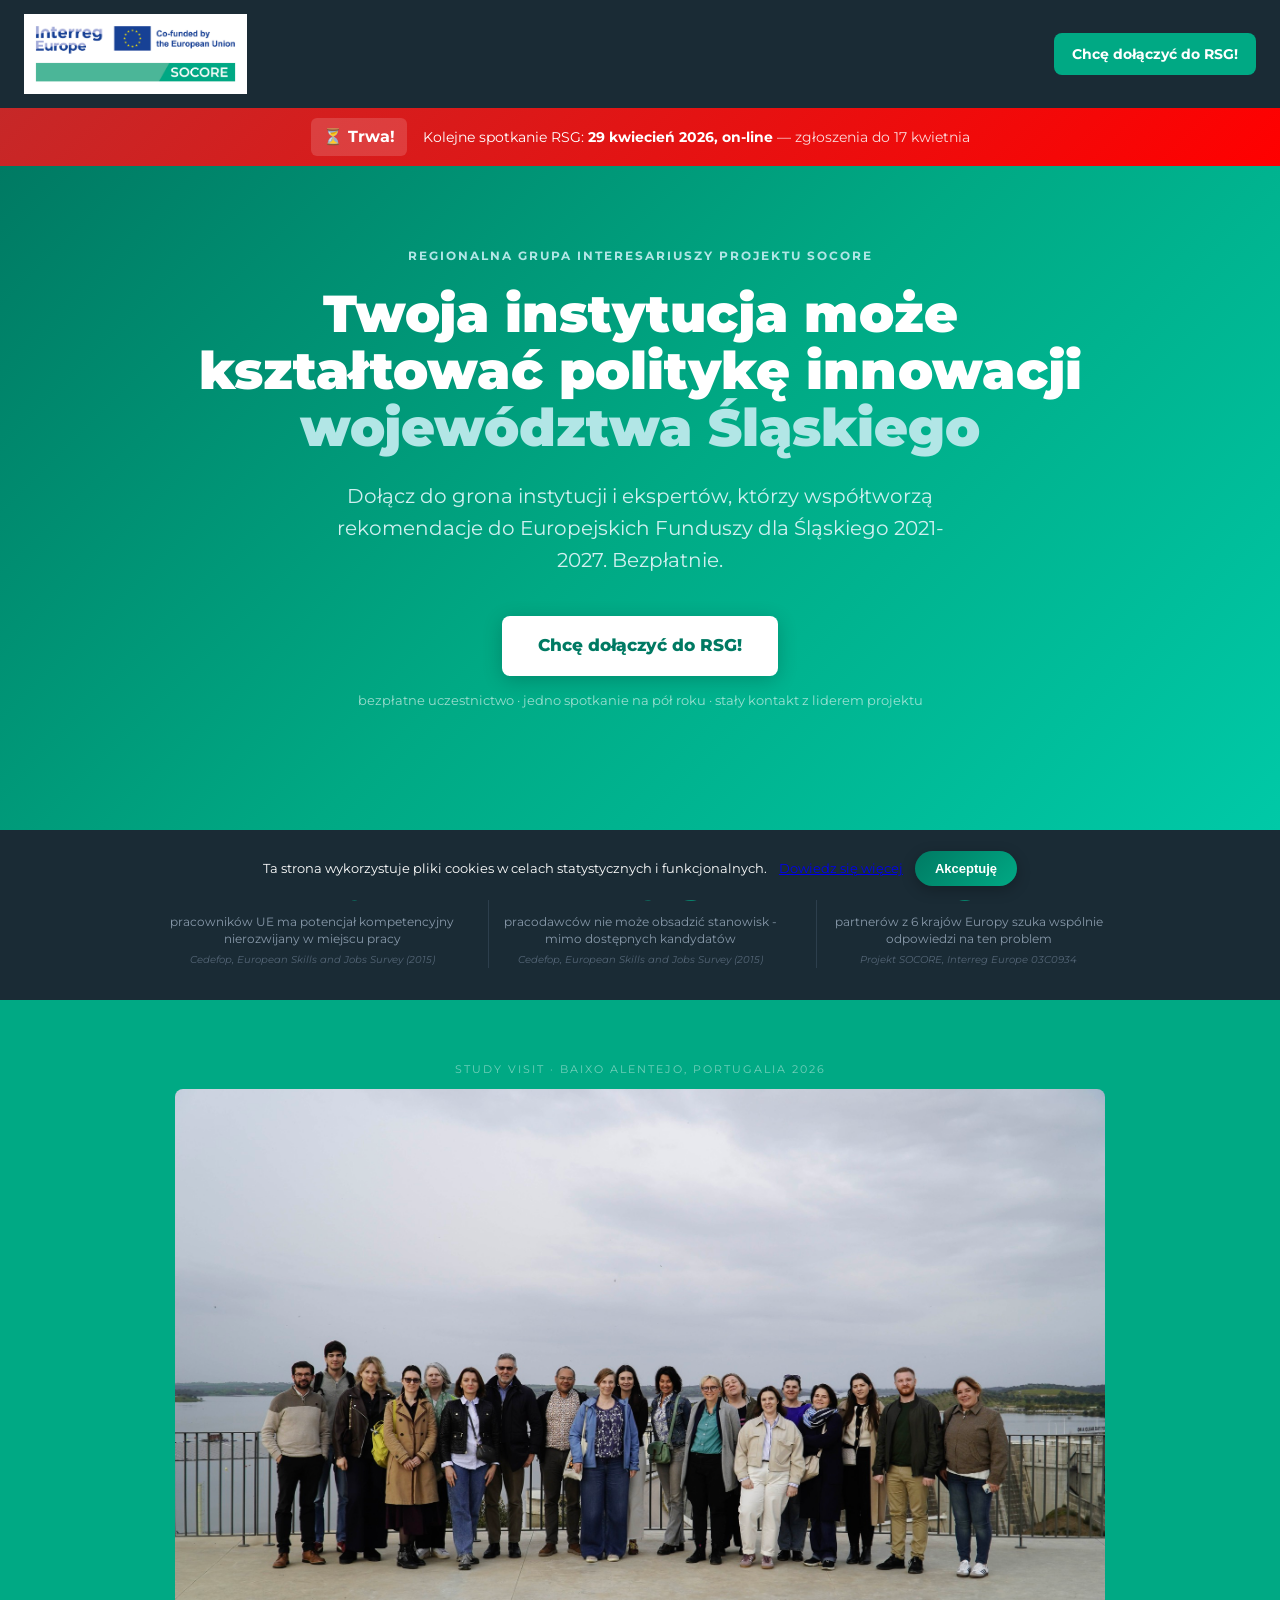
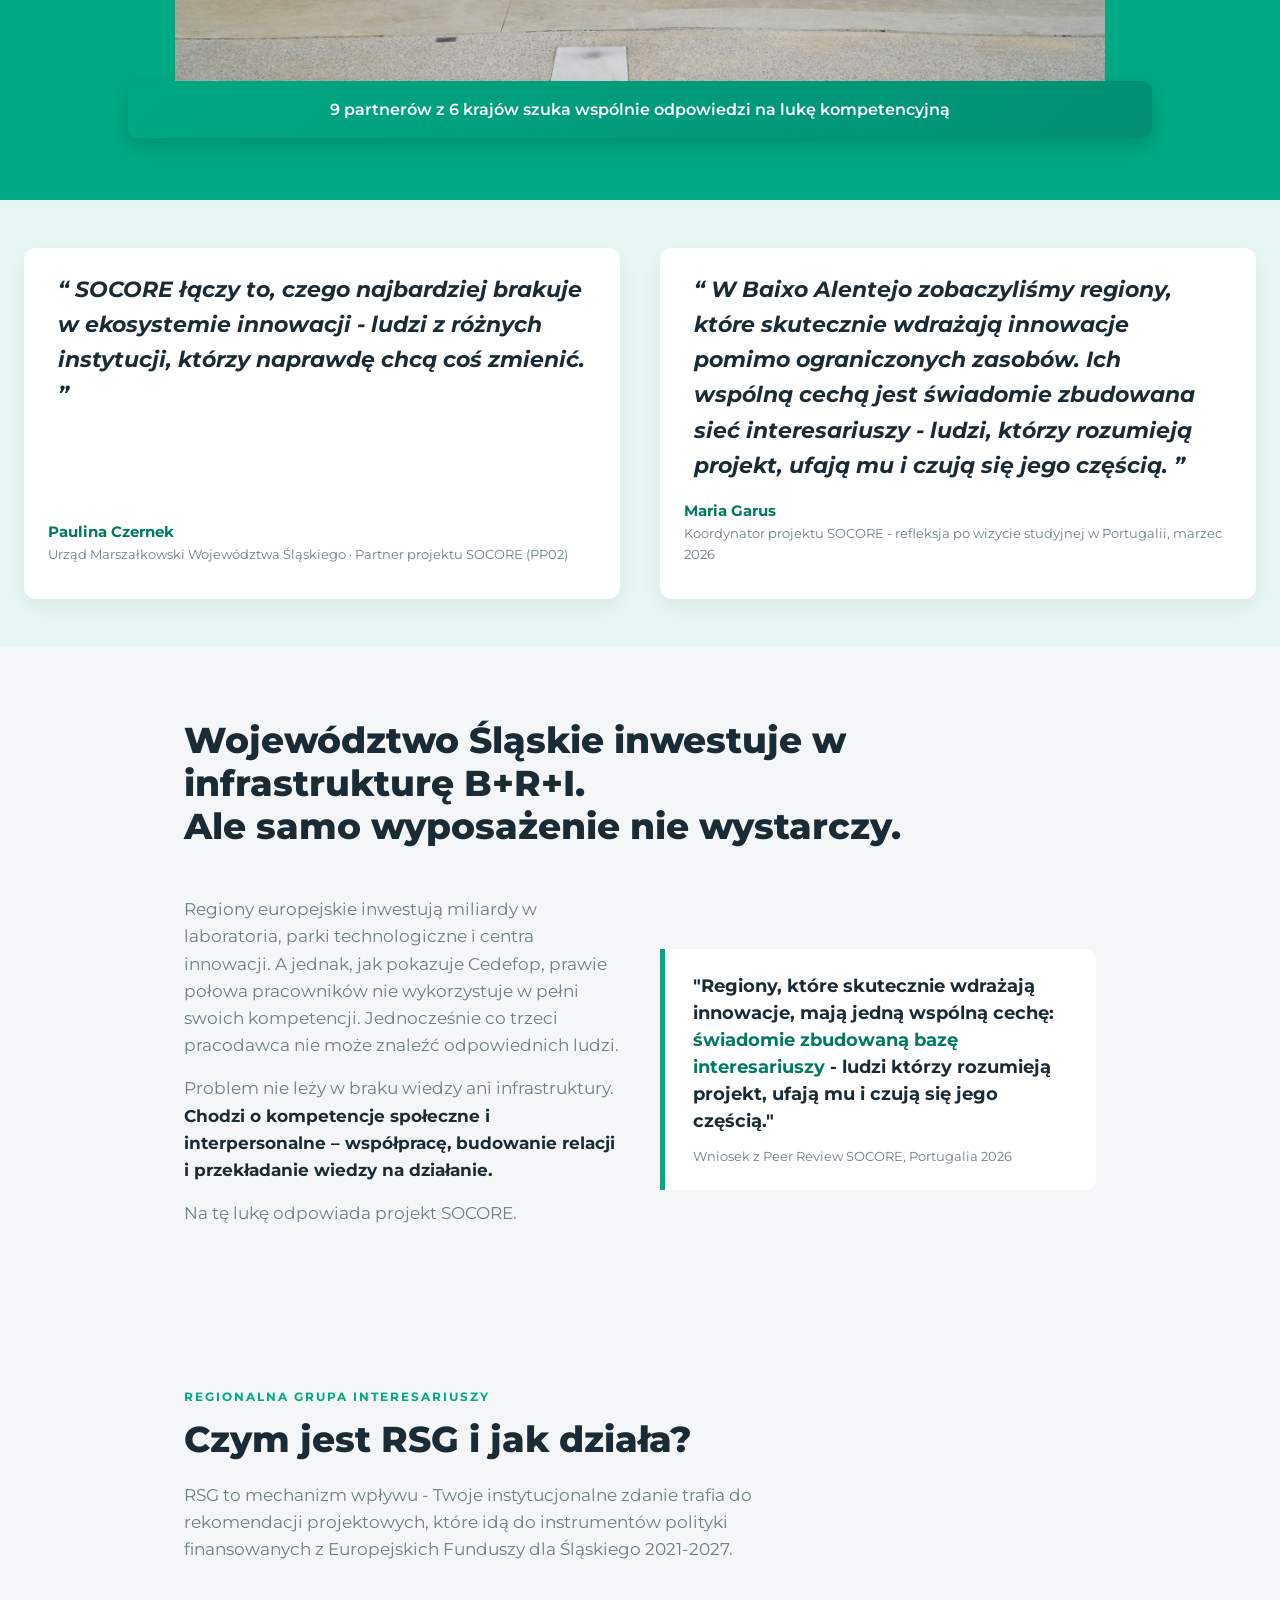
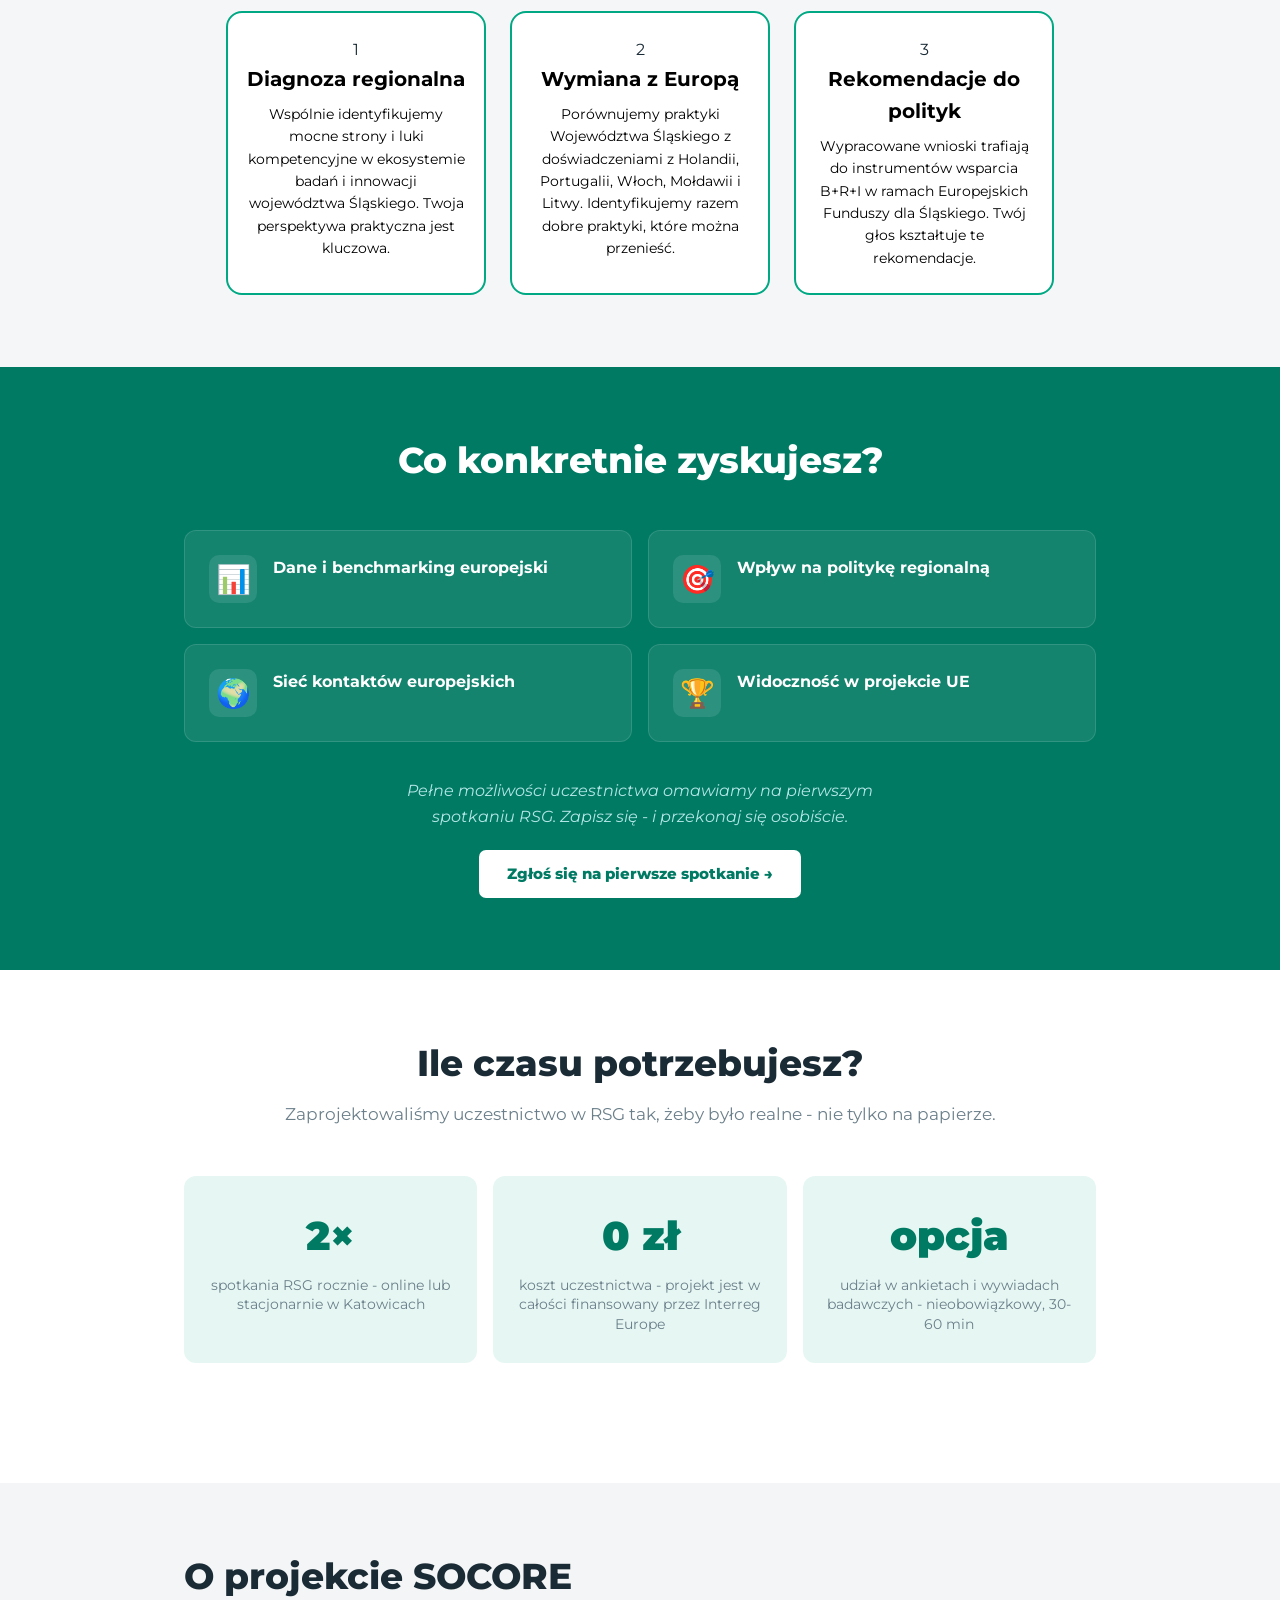
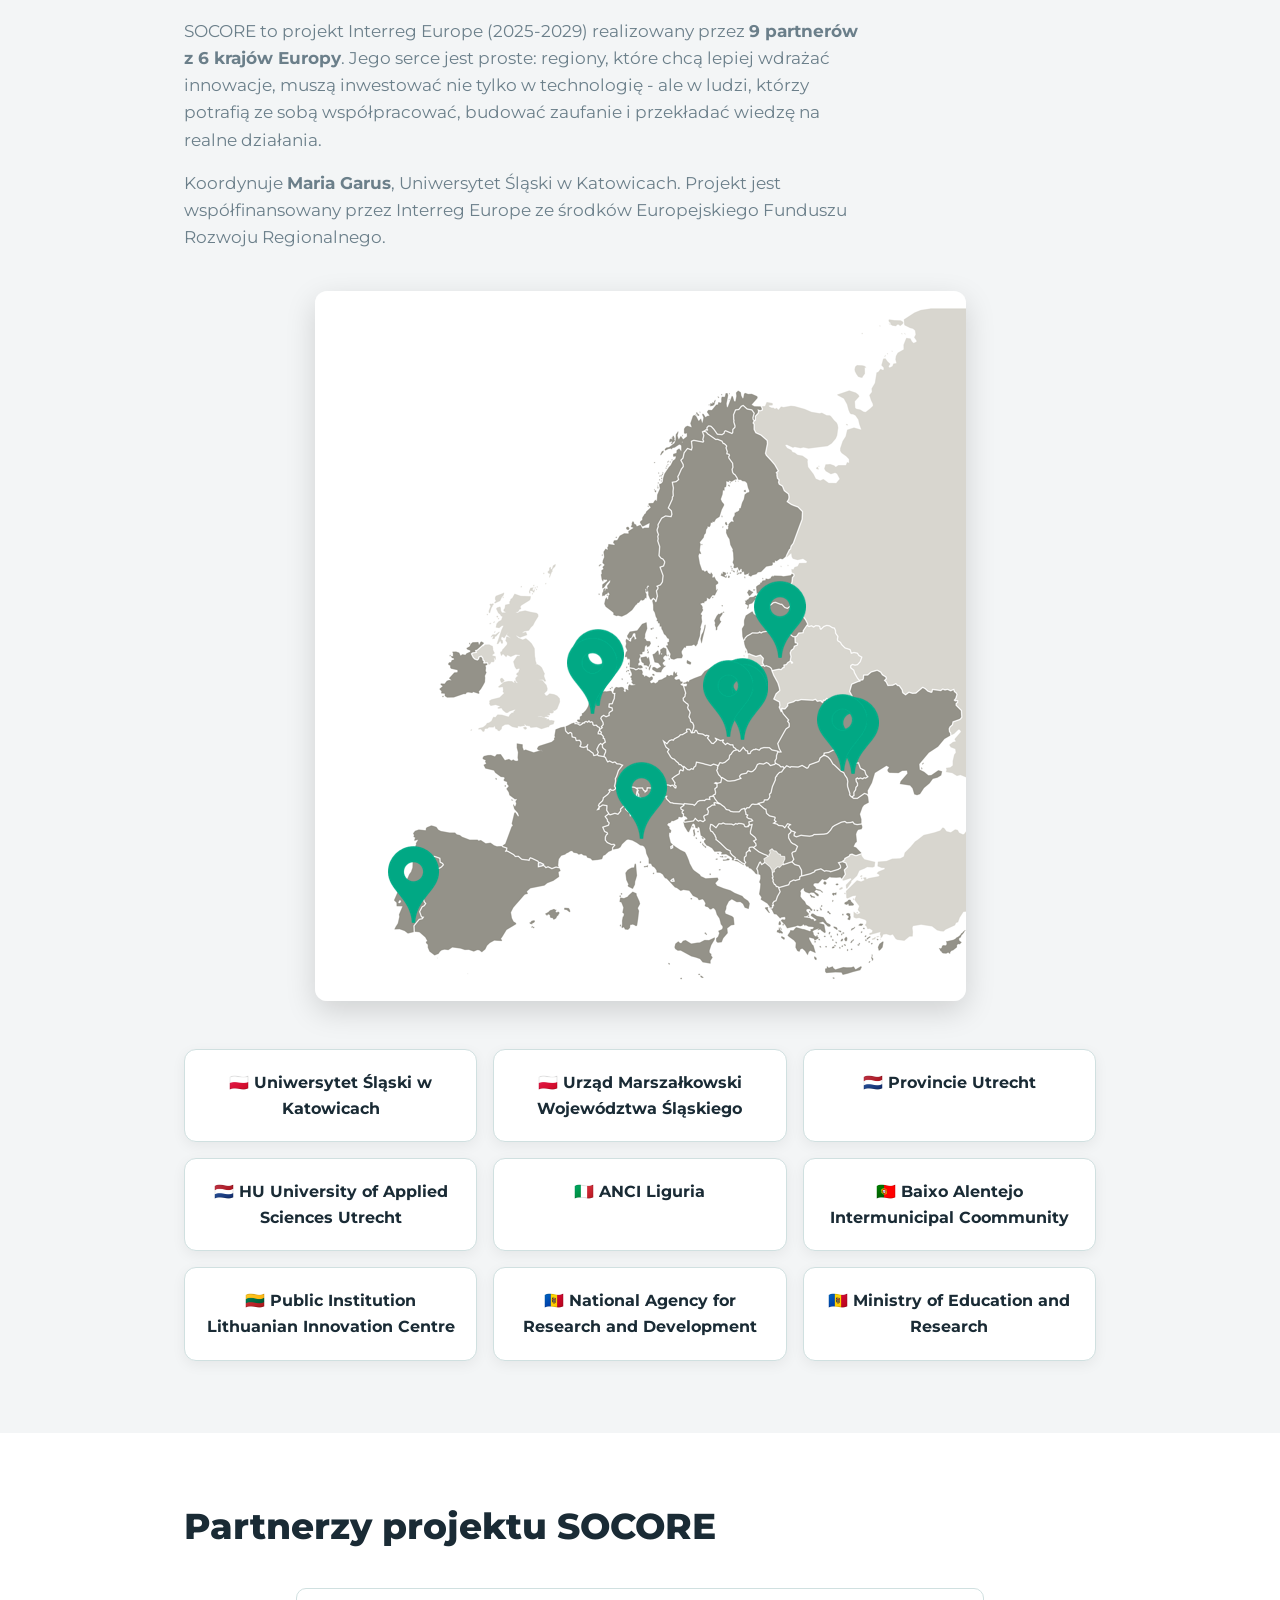
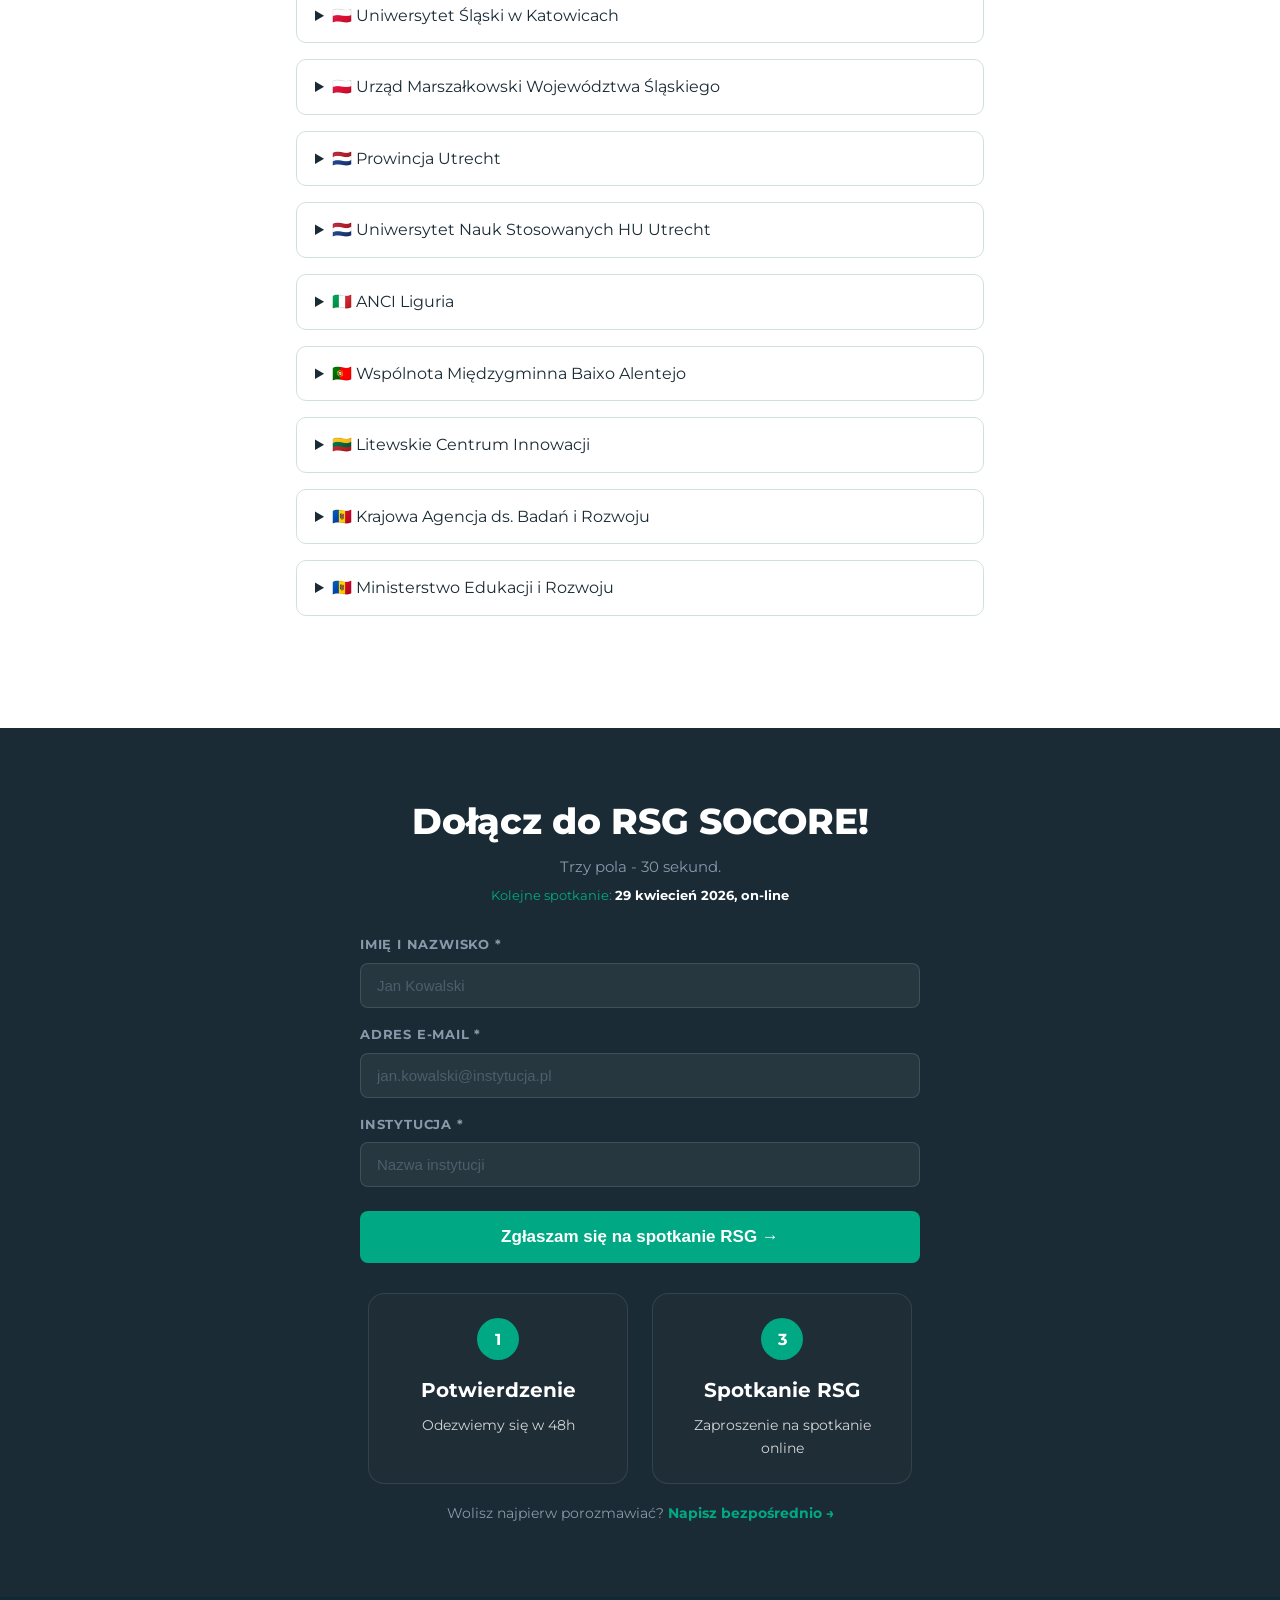
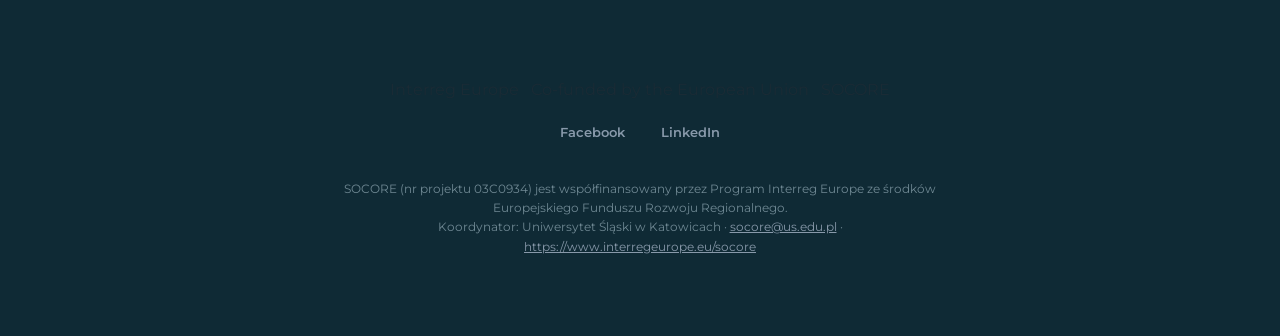
==== index.html @ 3493c913 "Update index.html" ====
<!DOCTYPE html>
<html lang="pl">
<head> 
<meta charset="UTF-8">
<meta name="viewport" content="width=device-width, initial-scale=1.0">
<title>Dołącz do RSG SOCORE - Regionalna Grupa Interesariuszy!</title>
<meta name="description" content="Regionalna Grupa Interesariuszy projektu SOCORE - bezpłatne uczestnictwo, realny wpływ na polityki innowacji województwa Śląskiego finansowane z Europejskich Funduszy dla Śląskiego 2021–2027.">

<!-- Open Graph (podgląd przy udostępnianiu w social media) -->
<meta property="og:title" content="Dołącz do RSG SOCORE!">
<meta property="og:description" content="Twój głos ma znaczenie dla polityk innowacji województwa Śląskiego. Dołącz do Regionalnej Grupy Interesariuszy - bezpłatnie.">
<meta property="og:type" content="website">
<meta property="og:image" content="https://socore-project.github.io/socore_study_visit.jpg">
<meta property="og:image:width" content="1200">
<meta property="og:image:height" content="630">
<link href="https://fonts.googleapis.com/css2?family=Montserrat:wght@400;600;700;800;900&display=swap" rel="stylesheet">
<style>
  /* ── RESET & BASE ── */
  *, *::before, *::after { box-sizing: border-box; margin: 0; padding: 0; }

  :root {
    --teal:       #00a984;
    --teal-dark:  #007a63;
    --teal-light: #E6F7F3;
    --dark:       #1A2B35;
    --gray:       #F4F6F7;
    --mid-gray:   #6B7F8A;
    --white:      #FFFFFF;
    --orange:     #CD5C5C;
    --green:      #00a984;
  }

  html { scroll-behavior: smooth; }

  body {
    font-family: 'Montserrat', Arial, Helvetica, sans-serif;
    color: var(--dark);
    background: var(--white);
    line-height: 1.6;
    font-size: 16px;
    margin: 0;
  }
body {
  margin: 0;
}
  /* ── TYPOGRAPHY ── */
  h1 { font-size: clamp(28px, 5vw, 52px); font-weight: 900; line-height: 1.1; }
  h2 { font-size: clamp(22px, 3.5vw, 36px); font-weight: 800; line-height: 1.2; }
  h3 { font-size: clamp(16px, 2vw, 20px); font-weight: 700; }
  p  { font-size: clamp(15px, 1.5vw, 17px); }

  /* ── LAYOUT ── */
  .container { max-width: 960px; margin: 0 auto; padding: 0 24px; }
  .section    { padding: 72px 0; }

  /* ── NAV ── */
  nav {
    background: var(--dark);
    padding: 14px 24px;
    display: flex;
    justify-content: space-between;
    align-items: center;
    position: sticky;
    top: 0;
    z-index: 100;
  }
  .nav-logo {
    display: flex;
    align-items: center;
    gap: 10px;
  }
  .nav-socore {
    background: var(--teal);
    color: white;
    font-weight: 800;
    font-size: 14px;
    padding: 4px 10px;
    border-radius: 4px;
    letter-spacing: 1px;
  }
  .nav-program {
    font-size: 11px;
    color: #8899AA;
  }
  .nav-cta {
    background: var(--teal);
    color: white;
    font-weight: 700;
    font-size: 13px;
    padding: 8px 18px;
    border-radius: 6px;
    text-decoration: none;
    transition: background .2s;
  }
  .nav-cta:hover { background: var(--teal-dark); }

  /* ── HERO ── */
  .hero {
    background: linear-gradient(135deg, #007a63 0%, #00a984 50%, #00c9a7 100%);    padding: 80px 24px 72px;
    text-align: center;
    color: white;
    padding: 80px 24px 120px;
  }
  .hero-eyebrow {
    font-size: 12px;
    font-weight: 700;
    text-transform: uppercase;
    letter-spacing: 2px;
    color: #B2E6E6;
    margin-bottom: 20px;
  }
  .hero h1 { color: white; margin-bottom: 24px; }
  .hero h1 span { color: #B2E6E6; }
  .hero-sub {
    font-size: clamp(16px, 2vw, 20px);
    color: #D0F0F0;
    max-width: 640px;
    margin: 0 auto 40px;
    line-height: 1.6;
  }
  .hero-cta {
    display: inline-block;
    background: white;
    color: var(--teal-dark);
    font-weight: 800;
    font-size: 17px;
    padding: 16px 36px;
    border-radius: 8px;
    text-decoration: none;
    transition: transform .2s, box-shadow .2s;
    box-shadow: 0 4px 20px rgba(0,0,0,.2);
  }
  .hero-cta:hover { transform: translateY(-2px); box-shadow: 0 8px 28px rgba(0,0,0,.25); }
  .hero-note {
    font-size: 13px;
    color: rgba(255,255,255,.6);
    margin-top: 14px;
  }

  /* ── STATS BAR ── */
  .stats-bar {
    background: var(--dark);
    padding: 32px 24px;
  }
  .stats-inner {
    max-width: 960px;
    margin: 0 auto;
    display: grid;
    grid-template-columns: repeat(3, 1fr);
    gap: 24px;
    text-align: center;
  }
  .stat-num {
    font-size: clamp(28px, 4vw, 44px);
    font-weight: 900;
    color: var(--teal);
    display: block;
    line-height: 1;
    margin-bottom: 8px;
  }
  .stat-label {
    font-size: 12px;
    color: #8899AA;
    line-height: 1.4;
  }
  .stat-source {
    font-size: 10px;
    color: #556677;
    margin-top: 4px;
    font-style: italic;
  }
  .stat-divider {
    border-left: 1px solid #2D3F4D;
  }
  /* ── URGENCY BAR ── */
.urgency-bar {
  background: linear-gradient(135deg, #c62828, #ff0000);
  padding: 10px 20px;
  color: white;
}

.urgency-content {
  max-width: 960px;
  margin: 0 auto;

  display: flex;
  align-items: center;
  justify-content: center;
  gap: 16px;

  flex-wrap: wrap;
  text-align: center;
}

.urgency-countdown {
  font-weight: 700;
  background: rgba(255,255,255,0.15);
  padding: 6px 12px;
  border-radius: 6px;
  white-space: nowrap;
}

.urgency-text {
  font-size: 14px;
}

.urgency-text span {
  opacity: 0.85;
  font-weight: 400;
}
  /* ── PHOTO STRIP ── */
  .photo-strip { width:100%; 
                height:800px; 
                background: linear-gradient(135deg,#00a984 100%,#E6F7F3 0%); 
                display:flex; 
                align-items:center; 
                justify-content:center;
                flex-direction:column; 
                gap:12px; 
                position:relative; 
                margin-top: 0 px;}
 .photo-cap {
position: relative;
  margin: -40px auto 0;

  background: linear-gradient(135deg, #00a984, #008f73);
  color: white;

  padding: 16px;
  border-radius: 10px;

  width: 80%;
  text-align: center;

  font-weight: 600;
  box-shadow: 0 8px 20px rgba(0,0,0,0.15);
}
 }
  /* ── NEXT STEPS ── */
  .next-steps { display:flex; gap:0; margin-top:32px; background:rgba(255,255,255,.06); border-radius:12px; overflow:hidden; border:1px solid rgba(255,255,255,.1); }
  .next-step { flex:1; padding:20px 14px; text-align:center; border-right:1px solid rgba(255,255,255,.08); }
  .next-step:last-child { border-right:none; }
  .next-step-num { width:32px;height:32px;background:var(--teal);color:white;border-radius:50%;display:flex;align-items:center;justify-content:center;font-weight:900;font-size:14px;margin:0 auto 10px; }
  .next-step h4 { color:white;font-size:13px;margin-bottom:5px; }
  .next-step p { color:#8899AA;font-size:12px;line-height:1.4; }
  /* ── ALT CTA ── */
  .alt-cta { text-align:center;margin-top:18px;font-size:14px;color:#8899AA; }
  .alt-cta a { color:var(--teal);font-weight:700;text-decoration:none; }
  .alt-cta a:hover { color:white; }
  /* ── PROBLEM SECTION ── */
  .problem { background: var(--gray); }
  .problem-grid {
    display: grid;
    grid-template-columns: 1fr 1fr;
    gap: 40px;
    align-items: center;
    margin-top: 48px;
  }
  .problem-text p { color: var(--mid-gray); margin-bottom: 16px; }
  .problem-text p strong { color: var(--dark); }
  .problem-highlight {
    background: white;
    border-left: 5px solid var(--teal);
    padding: 24px 28px;
    border-radius: 0 10px 10px 0;
    font-size: 18px;
    font-weight: 700;
    color: var(--dark);
    line-height: 1.5;
  }
  .problem-highlight span { color: var(--teal-dark); }

  /* ── WHAT IS RSG ── */
  .what-section { background: var(--gray); }
  .what-section .section-label {
    font-size: 12px;
    font-weight: 700;
    text-transform: uppercase;
    letter-spacing: 2px;
    color: var(--teal);
    margin-bottom: 12px;
  }
  .what-section h2 { margin-bottom: 20px; }
  .what-section > .container > p { color: var(--mid-gray); max-width: 640px; margin-bottom: 48px; }

.steps {
  display: flex;
  justify-content: center;
  gap: 24px;
  margin-top: 30px;
}

.step {
  flex: 1;
  max-width: 260px;

  background: white; /* 🔥 ważne */
  border: 2px solid #00a984; /* 🔥 zielona ramka */
  border-radius: 16px;

  padding: 24px 18px;
  text-align: center;

  transition: all 0.25s ease;
}
.step:hover {
  transform: translateY(-4px);
  box-shadow: 0 10px 25px rgba(0,0,0,0.12);
}
.step-number {
  width: 42px;
  height: 42px;
  border-radius: 50%;
  background: #00a984;
  color: black;

  display: flex;
  align-items: center;
  justify-content: center;

  margin: 0 auto 14px;
  font-weight: bold;
}
  .step h3 {
  color: black;
  margin-bottom: 8px;
}

.step p {
  color: black;
  font-size: 14px;
}

  /* ── BENEFITS ── */
  .benefits { background: var(--teal-dark); }
  .benefits h2 { color: white; text-align: center; margin-bottom: 48px; }
  .benefits-grid {
    display: grid;
    grid-template-columns: repeat(2, 1fr);
    gap: 16px;
  }
  .benefit-card {
    background: rgba(255,255,255,.08);
    border: 1px solid rgba(255,255,255,.12);
    border-radius: 12px;
    padding: 24px;
    display: flex;
    gap: 16px;
    align-items: flex-start;
  }
  .benefit-icon {
    font-size: 28px;
    flex-shrink: 0;
    width: 48px;
    height: 48px;
    background: rgba(255,255,255,.1);
    border-radius: 10px;
    display: flex;
    align-items: center;
    justify-content: center;
  }
  .benefit-text h3 { color: white; margin-bottom: 6px; font-size: 16px; }
  .benefit-text p  { color: #B2E6E6; font-size: 14px; line-height: 1.5; }

  /* ── COMMITMENT ── */
  .commitment { background: white; text-align: center; }
  .commitment h2 { margin-bottom: 16px; }
  .commitment > .container > p { color: var(--mid-gray); margin-bottom: 48px; }
  .commit-row {
    display: grid;
    grid-template-columns: repeat(3, 1fr);
    gap: 16px;
    margin-bottom: 48px;
  }
  .commit-item {
    background: var(--teal-light);
    border-radius: 12px;
    padding: 28px 20px;
    text-align: center;
  }
  .commit-num {
    font-size: clamp(28px, 4vw, 40px);
    font-weight: 900;
    color: var(--teal-dark);
    display: block;
    margin-bottom: 8px;
  }
  .commit-label { font-size: 14px; color: var(--mid-gray); line-height: 1.4; }

  /* ── ABOUT PROJECT ── */
  .about {  background: #f3f5f6; }
  .about h2 { margin-bottom: 20px; }
  .about p  { color: var(--mid-gray); margin-bottom: 16px; max-width: 680px; }
  .partners-row {
  display: flex;
  flex-wrap: wrap;
  gap: 12px;
  justify-content: center; /* 🔥 wygląda lepiej */
}
 .partner-pill {
  background: white;
  border: 1px solid #D0E0E0;
  border-radius: 999px; /* 🔥 pill shape */
  padding: 10px 16px;
  font-size: 14px;
  font-weight: 600;
  color: var(--dark);

  display: inline-flex;
  align-items: center;
  gap: 8px;

  transition: all 0.25s ease;
  cursor: default;

  box-shadow: 0 2px 8px rgba(0,0,0,0.05);
}
.partner-pill:hover {
  transform: translateY(-3px);
  background: var(--teal-light);
  border-color: var(--teal);
  box-shadow: 0 8px 20px rgba(0,0,0,0.12);
}

  /* ── FORM SECTION ── */
  .form-section { background: var(--dark); padding: 72px 24px; }
  .form-inner {
    max-width: 560px;
    margin: 0 auto;
    text-align: center;
  }
  .form-inner h2 { color: white; margin-bottom: 12px; }
  .form-inner > p { color: #8899AA; margin-bottom: 36px; font-size: 15px; }

  form { text-align: left; }
  .field { margin-bottom: 16px; }
  label {
    display: block;
    font-size: 13px;
    font-weight: 700;
    color: #8899AA;
    text-transform: uppercase;
    letter-spacing: .8px;
    margin-bottom: 8px;
  }
  input, select, textarea {
    width: 100%;
    background: rgba(255,255,255,.06);
    border: 1.5px solid rgba(255,255,255,.12);
    border-radius: 8px;
    padding: 13px 16px;
    font-size: 15px;
    color: white;
    font-family: Arial, sans-serif;
    transition: border-color .2s;
    outline: none;
  }
  input::placeholder, textarea::placeholder { color: #4A5F6A; }
  input:focus, select:focus, textarea:focus { border-color: var(--teal); }
  select option { background: var(--dark); color: white; }
  textarea { resize: vertical; min-height: 80px; }

  .submit-btn {
    width: 100%;
    background: var(--teal);
    color: white;
    font-weight: 800;
    font-size: 17px;
    padding: 16px;
    border: none;
    border-radius: 8px;
    cursor: pointer;
    margin-top: 8px;
    transition: background .2s, transform .15s;
    font-family: Arial, sans-serif;
  }
  .submit-btn:hover { background: var(--teal-dark); transform: translateY(-1px); }

  .form-legal {
    font-size: 11px;
    color: #4A5F6A;
    text-align: center;
    margin-top: 16px;
    line-height: 1.5;
  }

  /* ── SUCCESS STATE ── */
  .success-box {
    display: none;
    background: rgba(26,173,173,.15);
    border: 1.5px solid var(--teal);
    border-radius: 12px;
    padding: 32px;
    text-align: center;
  }
  .success-box .checkmark { font-size: 48px; margin-bottom: 16px; }
  .success-box h3 { color: white; margin-bottom: 8px; }
  .success-box p  { color: #8899AA; font-size: 14px; }

  /* ── FOOTER ── */
 footer {
  background: #0f2a35;
  padding: 40px 20px;
  text-align: center;
}

/* wrapper */
.footer-inner {
  max-width: 900px;
  margin: 0 auto;

  display: flex;
  flex-direction: column;
  align-items: center;
  gap: 20px;
}

/* LOGOS */
.footer-logos {
  display: flex;
  gap: 12px;
  flex-wrap: wrap;
  justify-content: center;
  align-items: center;
}
  .footer-logos img {
  height: 28px;
  background: #132f3a;
  padding: 6px 10px;
  border-radius: 6px;
}

.footer-logos img {
  height: 28px;
  object-fit: contain;
  opacity: 0.9;
}

.footer-logos img:hover {
  opacity: 1;
}

/* SOCIAL */
.footer-social {
  display: flex;
  gap: 20px;
}

.footer-social a {
  color: #8899AA;
  text-decoration: none;
  font-size: 14px;
  font-weight: 600;
}

.footer-social a:hover {
  color: var(--teal);
}

/* TEXT */
.footer-text {
  font-size: 12px;
  color: #6f8893;
  line-height: 1.6;
  max-width: 600px;
}

  /* ── RESPONSIVE ── */
  @media (max-width: 700px) {
    .problem-grid    { grid-template-columns: 1fr; }
    .steps           { grid-template-columns: 1fr; }
    .benefits-grid   { grid-template-columns: 1fr; }
    .commit-row      { grid-template-columns: 1fr; }
    .stats-inner     { grid-template-columns: 1fr; gap: 28px; }
    .stat-divider    { border-left: none; border-top: 1px solid #2D3F4D; padding-top: 28px; }
  }
    .logo-img {
  max-height: 80px;
  width: auto;
  height: auto;
  display: block;
}
    img[src="brand.jpg"] {
  max-height: 620px;
  width: auto;
  display: block;
  margin: 0 auto;
}
  .footer-social {
  margin-bottom: 16px;
}

.footer-social a {
  color: #8899AA;
  text-decoration: none;
  margin: 0 10px;
  font-size: 13px;
  font-weight: 600;
}

.footer-social a:hover {
  color: var(--teal);
}
  .footer-logos {
  display: flex;
  justify-content: center;
  align-items: center;
  gap: 12px;
  flex-wrap: wrap;
}
  .footer-logos > div {
  flex: 0 0 auto;
  width: auto;
  white-space: nowrap;
}
.f-interreg,
.f-eu,
.f-socore {
  display: inline-block;
}
  .footer-logos {
  max-width: 600px;
  margin: 0 auto;
}
.cookie-banner button {
  background: linear-gradient(135deg, #007a63, #00a984);
  color: white;
  border: none;
  padding: 10px 20px;
  border-radius: 999px; /* 🔥 pill shape */
  font-weight: 700;
  font-size: 13px;
  cursor: pointer;
  transition: all 0.25s ease;
  white-space: nowrap;

  box-shadow: 0 4px 14px rgba(0,0,0,0.25);
}
  .cookie-banner button:hover {
  transform: translateY(-2px) scale(1.03);
  box-shadow: 0 8px 22px rgba(0,0,0,0.35);
}
  .cookie-banner button:active {
  transform: translateY(0) scale(0.98);
  box-shadow: 0 2px 8px rgba(0,0,0,0.2);
}
  .partners-map {
  text-align: center;
  margin: 40px 0;
}

.partners-map img {
  max-width: 100%;
  height: auto;
  border-radius: 12px;
  box-shadow: 0 10px 30px rgba(0,0,0,0.15);
}
  .cookie-banner {
  position: fixed;
  bottom: 0;
  left: 0;
  width: 100%;

  background: #1A2B35;
  color: white;
  padding: 14px 20px;

  display: flex;
  flex-wrap: wrap;
  justify-content: center;
  align-items: center;
  gap: 12px;

  text-align: center;
  z-index: 999;
  font-size: 13px;
}
  #countdown {
  font-weight: 700;
  background: rgba(255,255,255,0.15);
  padding: 6px 12px;
  border-radius: 6px;
  white-space: nowrap;
}
  .partners-grid {
  display: grid;
  grid-template-columns: repeat(3, 1fr);
  gap: 16px;
  margin-top: 20px;
}

.partner-card {
  background: white;
  border-radius: 12px;
  padding: 20px;
  text-align: center;
  font-weight: 700;
  cursor: pointer;

  border: 1px solid #D0E0E0;
  transition: all 0.25s ease;

  box-shadow: 0 4px 14px rgba(0,0,0,0.06);
}
.partner-info {
  margin-top: 30px;
  padding: 20px;
  border-radius: 12px;
  background: white;
  border: 1px solid #D0E0E0;
  display: none;
}
.partner-card:hover {
  transform: translateY(-4px);
  background: var(--teal-light);
  border-color: var(--teal);
  box-shadow: 0 10px 25px rgba(0,0,0,0.12);
}
  .partner-detail {
  margin-top: 40px;
  padding: 24px;
  background: var(--gray);
  border-radius: 10px;
  border-left: 4px solid var(--teal);
}
  .footer-social {
  display: flex;
  gap: 16px;
  justify-content: center;
}
  .partner-card {
  text-decoration: none;   /* 🔥 usuwa podkreślenie */
  color: inherit;          /* 🔥 usuwa niebieski kolor */
}
  .partner-card:visited {
  color: inherit;
}
  .dark-steps .step {
  background: #1f2d36;        /* 🔥 ciemnoszary */
  border: 1px solid rgba(255,255,255,0.1);
  border-radius: 16px;

  padding: 24px 18px;
  text-align: center;
}
  .dark-steps .step h3 {
  color: white;
}

.dark-steps .step p {
  color: rgba(255,255,255,0.8);
}
  .dark-steps .step-number {
  background: #00a984;
  color: white;
}
  .dark-steps .step:hover {
  transform: translateY(-4px);
  background: #243742;
}
  .partner-accordion {
  background: white;
  border: 1px solid #D0E0E0;
  border-radius: 10px;
  padding: 14px 18px;
 margin: 0 0 16px 0;  
  max-width: 720px;             /* 🔥 szerokość kontrolowana */
  width: 100%;

  transition: all 0.2s ease;
}
 .partners-accordion-wrapper {
  max-width: 720px;
  margin: 40px auto; /* 🔥 równe od góry i środka */
  padding: 0 16px;   /* 🔥 odstęp od krawędzi na mobile */
}

.partner-accordion[open] {
  border-color: var(--teal);
  box-shadow: 0 8px 24px rgba(0,0,0,0.12);
}
  .social-proof {
  background: var(--teal-light);
  padding: 48px 24px;
}

.proof-inner {
  display: flex;
  flex-direction: column;
  height: 100%;
}

.proof-quote {
  font-size: clamp(17px,2.2vw,22px);
  font-weight: 700;
  color: var(--dark);

  line-height: 1.6; /* 🔥 równa, spokojna interlinia */
  margin: 0;
  margin-bottom: 16px;

  font-style: italic;
  padding: 0 10px;

  display: block;
}

.proof-mark {
  font-size: 1em;           /* 🔥 KLUCZ */
  line-height: 0;           /* 🔥 nie rozpycha linii */
  vertical-align: baseline; /* 🔥 stabilne */
}

.proof-author {
  font-size: 15px;
  font-weight: 700;
  color: var(--teal-dark);
  margin-top: auto; /* 🔥 TO ROBI MAGIĘ */
}

.proof-role {
  font-size: 13px;
  color: var(--mid-gray);
  margin-bottom: 10px;
}

.proof-separator {
  width: 60px;
  height: 2px;
  background: var(--teal);
  margin: 24px auto;
  border-radius: 2px;
}
 .two-columns {
  display: grid;
  grid-template-columns: 1fr 1fr;
  gap: 40px;
  align-items: stretch; /* 🔥 KLUCZ */
}

.proof-item {
  display: flex;
  flex-direction: column;
  justify-content: space-between; /* 🔥 wyrównanie */
  height: 100%;
min-height: 100%;
}

/* 📱 mobile */
@media (max-width: 768px) {
  .two-columns {
    grid-template-columns: 1fr;
  }
}
  .proof-item {
  background: white;
  padding: 24px;
  border-radius: 12px;
  box-shadow: 0 8px 24px rgba(0,0,0,0.06);
}
  .top-cta {
  background: #00a984;
  color: white;
  padding: 10px 18px;
  border-radius: 8px;
  font-weight: 700;
  font-size: 14px;
  text-decoration: none;
  transition: all 0.2s ease;
}

.top-cta:hover {
  background: #008f70;
  transform: translateY(-1px);
}
  .top-bar-inner {
  max-width: 1100px;
  margin: 0 auto;

  display: flex;
  align-items: center;
  justify-content: space-between; /* 🔥 TO WYPYCHA NA PRAWO */
}
.cookie-banner {
  transition: opacity 0.3s ease;
}

.cookie-banner.hide {
  opacity: 0;
  pointer-events: none;
}
  @media (max-width: 768px) {

  /* NAV */
  nav {
    flex-direction: column;
    gap: 10px;
    align-items: center;
  }

  /* HERO */
  .hero {
    padding: 60px 16px 80px;
  }

  /* STATS */
  .stats-inner {
    grid-template-columns: 1fr;
  }

  /* PROBLEM */
  .problem-grid {
    grid-template-columns: 1fr;
  }

  /* STEPS */
  .steps {
    flex-direction: column;
    align-items: center;
  }

  .step {
    max-width: 100%;
  }

  /* BENEFITS */
  .benefits-grid {
    grid-template-columns: 1fr;
  }

  /* COMMITMENT */
  .commit-row {
    grid-template-columns: 1fr;
  }

  /* PARTNERS GRID */
  .partners-grid {
    grid-template-columns: 1fr;
  }

  /* TWO COLUMNS (CYTATY) */
  .two-columns {
    grid-template-columns: 1fr;
  }

}
</style>
</head>
<body>

<!-- NAV -->
<nav>
  <div class="nav-logo">
    <img src="SOCORE_Logo.jpg" alt="SOCORE logo" class="logo-img">
  </div>

  <a href="#form" class="top-cta">Chcę dołączyć do RSG!</a>
</nav>
<div class="urgency-bar">
  <div class="urgency-content">
    
    <div class="urgency-countdown" id="countdown"></div>

    <div class="urgency-text">
      Kolejne spotkanie RSG: <strong>29 kwiecień 2026, on-line</strong>
      <span>— zgłoszenia do 17 kwietnia</span>
    </div>

  </div>
</div>

<!-- HERO -->
<section class="hero">
  <div class="container">
    <div class="hero-eyebrow">Regionalna Grupa Interesariuszy projektu SOCORE</div>
    <h1>Twoja instytucja może<br>kształtować politykę innowacji<br><span>województwa Śląskiego</span></h1>
    <p class="hero-sub">Dołącz do grona instytucji i ekspertów, którzy współtworzą rekomendacje do Europejskich Funduszy dla Śląskiego 2021-2027. Bezpłatnie.</p>
    <a href="#form" class="hero-cta">Chcę dołączyć do RSG!</a>
    <p class="hero-note">bezpłatne uczestnictwo ·  jedno spotkanie na pół roku · stały kontakt z liderem projektu</p>
  </div>
</section>

<!-- STATS BAR -->
<div class="stats-bar">
  <div class="stats-inner">
    <div>
      <span class="stat-num">44%</span>
      <div class="stat-label">pracowników UE ma potencjał kompetencyjny nierozwijany w miejscu pracy</div>
      <div class="stat-source">Cedefop, European Skills and Jobs Survey (2015)</div>
    </div>
    <div class="stat-divider">
      <span class="stat-num">1 na 3</span>
      <div class="stat-label">pracodawców nie może obsadzić stanowisk - mimo dostępnych kandydatów</div>
      <div class="stat-source">Cedefop, European Skills and Jobs Survey (2015)</div>
    </div>
    <div class="stat-divider">
      <span class="stat-num">9</span>
      <div class="stat-label">partnerów z 6 krajów Europy szuka wspólnie odpowiedzi na ten problem</div>
      <div class="stat-source">Projekt SOCORE, Interreg Europe 03C0934</div>
    </div>
  </div>
</div>

<!-- PHOTO STRIP -->
<div class="photo-strip">
  <div style="text-align:center;padding:0 24px;">
  <div style="font-size:11px;color:rgba(255,255,255,.45);text-transform:uppercase;letter-spacing:2px;margin-bottom:10px;">
   Study Visit · Baixo Alentejo, Portugalia 2026
  </div>

  <img src="brand.jpg" alt="SOCORE study visit" style="max-width:100%; height:auto; border-radius:8px;">
</div>
  <div class="photo-cap">9 partnerów z 6 krajów szuka wspólnie odpowiedzi na lukę kompetencyjną</div>
</div>

<!-- SOCIAL PROOF -->
<div class="social-proof">
  <div class="proof-inner two-columns">

    <!-- CYTAT 1 -->
    <div class="proof-item">
      <p class="proof-quote">
        <span class="proof-mark">“</span>
        SOCORE łączy to, czego najbardziej brakuje w ekosystemie innowacji - ludzi z różnych instytucji, którzy naprawdę chcą coś zmienić.
        <span class="proof-mark">”</span>
      </p>
      <div class="proof-author">Paulina Czernek</div>
      <div class="proof-role">Urząd Marszałkowski Województwa Śląskiego · Partner projektu SOCORE (PP02)</div>
    </div>

    <!-- CYTAT 2 -->
    <div class="proof-item">
      <p class="proof-quote">
        <span class="proof-mark">“</span>
        W Baixo Alentejo zobaczyliśmy regiony, które skutecznie wdrażają innowacje pomimo ograniczonych zasobów. Ich wspólną cechą jest świadomie zbudowana sieć interesariuszy - ludzi, którzy rozumieją projekt, ufają mu i czują się jego częścią.
        <span class="proof-mark">”</span>
      </p>
      <div class="proof-author">Maria Garus</div>
      <div class="proof-role">Koordynator projektu SOCORE - refleksja po wizycie studyjnej w Portugalii, marzec 2026</div>
    </div>

  </div>
</div>

<!-- PROBLEM -->
<section class="section problem">
  <div class="container">
    <h2>Województwo Śląskie inwestuje w infrastrukturę B+R+I.<br>Ale samo wyposażenie nie wystarczy.</h2>
    <div class="problem-grid">
      <div class="problem-text">
        <p>Regiony europejskie inwestują miliardy w laboratoria, parki technologiczne i centra innowacji.
A jednak, jak pokazuje Cedefop, prawie połowa pracowników nie wykorzystuje w pełni swoich kompetencji. Jednocześnie co trzeci pracodawca nie może znaleźć odpowiednich ludzi.</p>
        <p>Problem nie leży w braku wiedzy ani infrastruktury.
 <strong>Chodzi o kompetencje społeczne i interpersonalne – współpracę, budowanie relacji i przekładanie wiedzy na działanie.</strong> </p>
        <p>Na tę lukę odpowiada projekt SOCORE.</p>
      </div>
      <div class="problem-highlight">
        "Regiony, które skutecznie wdrażają innowacje, mają jedną wspólną cechę: <span>świadomie zbudowaną bazę interesariuszy</span> - ludzi którzy rozumieją projekt, ufają mu i czują się jego częścią."
        <div style="font-size:13px;font-weight:400;color:var(--mid-gray);margin-top:12px;">Wniosek z Peer Review SOCORE, Portugalia 2026</div>
      </div>
    </div>
  </div>
</section>

<!-- WHAT IS RSG -->
<section class="section what-section">
  <div class="container">
    <div class="section-label">Regionalna Grupa Interesariuszy</div>
    <h2>Czym jest RSG i jak działa?</h2>
    <p>RSG to mechanizm wpływu - Twoje instytucjonalne zdanie trafia do rekomendacji projektowych, które idą do instrumentów polityki finansowanych z Europejskich Funduszy dla Śląskiego 2021-2027.</p>
    <div class="steps">
      <div class="step">
        <div class="step-num">1</div>
        <h3>Diagnoza regionalna</h3>
        <p>Wspólnie identyfikujemy mocne strony i luki kompetencyjne w ekosystemie badań i innowacji województwa Śląskiego. Twoja perspektywa praktyczna jest kluczowa.</p>
      </div>
      <div class="step">
        <div class="step-num">2</div>
        <h3>Wymiana z Europą</h3>
        <p>Porównujemy praktyki Województwa Śląskiego z doświadczeniami z Holandii, Portugalii, Włoch, Mołdawii i Litwy. Identyfikujemy razem dobre praktyki, które można przenieść.</p>
      </div>
      <div class="step">
        <div class="step-num">3</div>
        <h3>Rekomendacje do polityk</h3>
        <p>Wypracowane wnioski trafiają do instrumentów wsparcia B+R+I w ramach Europejskich Funduszy dla Śląskiego. Twój głos kształtuje te rekomendacje.</p>
      </div>
    </div>
  </div>
</section>

<!-- BENEFITS -->
<section class="section benefits">
  <div class="container">
    <h2>Co konkretnie zyskujesz?</h2>
    <div class="benefits-grid">
      <div class="benefit-card">
        <div class="benefit-icon">📊</div>
        <div class="benefit-text">
          <h3>Dane i benchmarking europejski</h3>
        </div>
      </div>
      <div class="benefit-card">
        <div class="benefit-icon">🎯</div>
        <div class="benefit-text">
          <h3>Wpływ na politykę regionalną</h3>
        </div>
      </div>
      <div class="benefit-card">
        <div class="benefit-icon">🌍</div>
        <div class="benefit-text">
          <h3>Sieć kontaktów europejskich</h3>
        </div>
      </div>
      <div class="benefit-card">
        <div class="benefit-icon">🏆</div>
        <div class="benefit-text">
          <h3>Widoczność w projekcie UE</h3>
        </div>
      </div>
    </div>
    <p style="text-align:center;margin-top:36px;font-size:16px;color:#B2E6E6;font-style:italic;max-width:560px;margin-left:auto;margin-right:auto;padding:0 24px;">Pełne możliwości uczestnictwa omawiamy na pierwszym spotkaniu RSG. Zapisz się - i przekonaj się osobiście.</p>
    <div style="text-align:center;margin-top:20px;">
      <a href="#form" style="display:inline-block;background:white;color:var(--teal-dark);font-weight:800;font-size:15px;padding:12px 28px;border-radius:7px;text-decoration:none;">Zgłoś się na pierwsze spotkanie →</a>
    </div>
  </div>
</section>

<!-- COMMITMENT -->
<section class="section commitment">
  <div class="container">
    <h2>Ile czasu potrzebujesz?</h2>
    <p>Zaprojektowaliśmy uczestnictwo w RSG tak, żeby było realne - nie tylko na papierze.</p>
    <div class="commit-row">
      <div class="commit-item">
        <span class="commit-num">2×</span>
        <div class="commit-label">spotkania RSG rocznie - online lub stacjonarnie w Katowicach</div>
      </div>
      <div class="commit-item">
        <span class="commit-num">0 zł</span>
        <div class="commit-label">koszt uczestnictwa - projekt jest w całości finansowany przez Interreg Europe</div>
      </div>
      <div class="commit-item">
        <span class="commit-num">opcja</span>
        <div class="commit-label">udział w ankietach i wywiadach badawczych - nieobowiązkowy, 30-60 min</div>
      </div>
    </div>
  </div>
</section>

<!-- ABOUT PROJECT -->
<section class="section about">
  <div class="container">
    <h2>O projekcie SOCORE</h2>
    <p>SOCORE to projekt Interreg Europe (2025-2029) realizowany przez <strong>9 partnerów z 6 krajów Europy</strong>. Jego serce jest proste: regiony, które chcą lepiej wdrażać innowacje, muszą inwestować nie tylko w technologię - ale w ludzi, którzy potrafią ze sobą współpracować, budować zaufanie i przekładać wiedzę na realne działania.</p>
    <p>Koordynuje <strong> Maria Garus</strong>, Uniwersytet Śląski w Katowicach. Projekt jest współfinansowany przez Interreg Europe ze środków Europejskiego Funduszu Rozwoju Regionalnego.</p>
<div class="partners-map">
  <img src="mapa.png" alt="Mapa partnerów SOCORE">
</div>

<div class="partners-grid">

<a href="#us" class="partner-card">🇵🇱 Uniwersytet Śląski w Katowicach</a>
<a href="#um" class="partner-card">🇵🇱 Urząd Marszałkowski Województwa Śląskiego</a>
<a href="#utrecht" class="partner-card">🇳🇱 Provincie Utrecht</a>
<a href="#hu" class="partner-card">🇳🇱 HU University of Applied Sciences Utrecht</a>
<a href="#anci" class="partner-card">🇮🇹 ANCI Liguria</a>
<a href="#baixo" class="partner-card">🇵🇹 Baixo Alentejo Intermunicipal Coommunity</a>
<a href="#lic" class="partner-card">🇱🇹 Public Institution Lithuanian Innovation Centre</a>
<a href="#nard" class="partner-card">🇲🇩 National Agency for Research and Development</a>
<a href="#mer" class="partner-card">🇲🇩 Ministry of Education and Research</a>

</div>

<!-- 🔥 PANEL OPISU -->
<div id="partner-info" class="partner-info"></div>

</div>
</section>

<section class="section">
  <div class="container">

    <h2>Partnerzy projektu SOCORE</h2>
    
<div class="partners-accordion-wrapper">
<details id="us" class="partner-accordion">
      <summary>🇵🇱 Uniwersytet Śląski w Katowicach</summary>
      <p>Uniwersytet Śląski w Katowicach to jedna z kluczowych uczelni w południowej Polsce, działająca od 1968 roku i od lat budująca silną pozycję w kraju. Główny kampus mieści się w Katowicach, a uczelnia jest obecna także w Sosnowcu, Chorzowie i Cieszynie.
UŚ oferuje szeroką gamę kierunków - od humanistyki i nauk społecznych po kierunki ścisłe, prawnicze, artystyczne i techniczne - na poziomie studiów licencjackich, magisterskich i doktoranckich. W ramach ośmiu wydziałów oraz szkół doktorskich rozwijane są także projekty interdyscyplinarne i międzynarodowe, m.in. w obszarze badań środowiskowych i polarnych.
Społeczność ponad 20 000 studentów i 2000 pracowników tworzy dynamiczne środowisko, które łączy solidne podstawy teoretyczne z naciskiem na praktyczne kompetencje i współpracę z otoczeniem.</p>
    </details>  
<details id="um" class="partner-accordion">
      <summary>🇵🇱 Urząd Marszałkowski Województwa Śląskiego</summary>
      <p>W województwie Śląskim stawiamy na ludzi - to ich kompetencje, kreatywność i doświadczenie napędzają transformację i innowacje. Urząd Marszałkowski Województwa Śląskiego (Departament Rozwoju Regionalnego i Transformacji) od lat wzmacnia współpracę między biznesem, nauką i administracją. Bazując na ponad 15-letnim doświadczeniu w projektach unijnych, koncentruje się na rozwoju inteligentnych specjalizacji, transformacji cyfrowej oraz sprawiedliwej transformacji regionu. W projekcie SOCORE skupiamy się na tym, jak lepiej wykorzystać potencjał kapitału ludzkiego - rozwijając kompetencje społeczne, kreatywne i przedsiębiorcze, które łączą innowacje z realnymi potrzebami regionu.
Województwo Śląskie to region w zmianie - łączący przemysłowe dziedzictwo z nową energią i innowacyjnym podejściem.</p>
    </details>
<details id="utrecht" class="partner-accordion">
      <summary> 🇳🇱 Prowincja Utrecht</summary>
      <p>To regionalny samorząd w Holandii, który - mimo niewielkiego obszaru - należy do najbardziej konkurencyjnych regionów Europy. 
        W ramach swojej polityki gospodarczej stawia na rozwój przyszłościowej, inkluzywnej gospodarki. Wspólnie z partnerami Prowincja Utrecht koncentruje się na kluczowych obszarach: zdrowiu, zrównoważonym środowisku życia oraz odpowiedzialnej cyfryzacji. 
        Równolegle rozwija podejście do rynku pracy przyszłości i efektywnego wykorzystania ograniczonej przestrzeni. Działania realizowane są we współpracy z szerokim ekosystemem - biznesem, edukacją, administracją publiczną oraz organizacjami regionalnymi i międzynarodowymi, w tym m.in. ROM Utrecht Region, Economic Board Utrecht i Utrecht Talent Alliance.</p>
    </details>
<details id="hu" class="partner-accordion">
      <summary> 🇳🇱 Uniwersytet Nauk Stosowanych HU Utrecht</summary>
<p> Jedna z największych uczelni nauk stosowanych w Holandii, wspierająca zarówno studentów, jak i profesjonalistów - na kierunkach w Utrechcie i Amersfoort studiuje ok. 37 000 osób. HU działa jako organizacja ucząca się, stawiając na ciągły rozwój, praktyczne podejście do edukacji i ścisłą współpracę z otoczeniem.
Uczelnia opiera swoje działania na trzech filarach: orientacji na przyszłość, współpracy oraz budowaniu otwartej, sprawiedliwej i zrównoważonej społeczności. Edukacja i badania mają charakter praktyczny i odpowiadają na realne wyzwania społeczne, definiowane wspólnie z partnerami regionalnymi, krajowymi i międzynarodowymi.
HU koncentruje się na kluczowych obszarach, takich jak zrównoważony rozwój, zdrowie i dobrostan, edukacja oraz innowacje społeczne, dzięki czemu aktywnie wspiera rozwój regionu i poprawę jakości życia jego mieszkańców.</p>
    </details>
<details id="anci" class="partner-accordion">
     <summary>🇮🇹 ANCI Liguria</summary>
<p>To organizacja reprezentująca wszystkie 234 gminy regionu Liguria we Włoszech, Metropolitalne Miasto Genua oraz prowincje regionu. Działając od 1978 roku jako część ANCI (Associazione Nazionale Comuni Italiani), współpracuje ściśle z instytucjami regionalnymi i krajowymi, wspierając rozwój lokalnych samorządów.
Misją ANCI Liguria jest reprezentowanie interesów władz lokalnych oraz zapewnianie im wsparcia eksperckiego i strategicznego m.in. w obszarze funduszy UE, planowania przestrzennego, usług publicznych, innowacji i transformacji cyfrowej , a także transformacji energetycznej, łączności i zrównoważonego rozwoju. Organizacja angażuje się również w działania z zakresu ochrony zdrowia i polityki społecznej poprzez Federsanità ANCI Liguria.
 Liguria aktywnie uczestniczy w programach współpracy europejskiej, a także koordynuje działania rozwojowe na obszarach wiejskich regionu, koncentrując się na turystyce, integracji społecznej i cyfryzacji. Poprzez swoje inicjatywy organizacja wzmacnia lokalne społeczności, wspiera innowacje, zaangażowanie młodych ludzi oraz współpracę międzynarodową.</p>
    </details>   
<details id="baixo" class="partner-accordion">
     <summary>🇵🇹 Wspólnota Międzygminna Baixo Alentejo</summary>
<p>To publiczne stowarzyszenie międzygminne działające w regionie Baixo Alentejo w Portugalii, które łączy 13 gmin - m.in. Beja, Mértola, Serpa i Moura - wokół wspólnych celów rozwojowych. Organizacja pełni rolę platformy koordynującej działania strategiczne i inwestycyjne na poziomie ponadlokalnym, z siedzibą w Beja.
CIMBAL odpowiada za planowanie i wdrażanie zintegrowanej strategii rozwoju gospodarczego, społecznego i środowiskowego regionu, dbając o mierzalne efekty i spójność działań. Kluczowym elementem jej działalności jest także koordynacja inwestycji międzygminnych oraz efektywne wykorzystanie środków krajowych i europejskich, w tym funduszy w ramach wieloletnich ram finansowych.
Dzięki współpracy z administracją centralną i samorządami lokalnymi CIMBAL usprawnia działania instytucji publicznych, ogranicza duplikację inicjatyw i wzmacnia spójność terytorialną. W praktyce oznacza to bardziej skoordynowany rozwój regionu Baixo Alentejo oraz lepsze wykorzystanie jego potencjału społecznego i gospodarczego.</p> 
    </details>
<details id="lic" class="partner-accordion">
     <summary>🇱🇹 Litewskie Centrum Innowacji</summary>
<p>To organizacja non-profit z niemal 30-letnim doświadczeniem we wspieraniu innowacji, współpracująca z biznesem, nauką i instytucjami otoczenia gospodarczego na rzecz rozwoju i komercjalizacji nowych technologii.
LIC oferuje także eksperckie wsparcie dla sektora publicznego w zakresie projektowania i wdrażania polityk innowacyjnych. Każdego roku realizuje ok. 5 000 usług dla ponad 1 000 klientów, a jego doświadczenie obejmuje udział w ponad 150 projektach międzynarodowych, w tym finansowanych ze środków UE.
Jako multidyscyplinarne centrum wiedzy, LIC opiera się na zespole ponad 30 specjalistów z zakresu zarządzania innowacjami, transferu technologii i polityk publicznych. Dzięki połączeniu analiz, praktyki i międzynarodowych doświadczeń organizacja pełni rolę zaufanego partnera doradczego, wspierającego rozwój innowacyjnych ekosystemów.</p>
    </details>
<details id="nard" class="partner-accordion">
<summary>🇲🇩 Krajowa Agencja ds. Badań i Rozwoju</summary>
<p>To kluczowa instytucja publiczna w Mołdawii, odpowiedzialna za rozwój badań, innowacji i postępu technologicznego. Od 2018 roku agencja wspiera realizację krajowych strategii, wzmacniając doskonałość naukową oraz współpracę międzynarodową.
NARD finansuje projekty badawcze, innowacyjne i związane z transferem technologii, zarządzając konkursami krajowymi oraz wspierając partnerstwa między uczelniami, instytutami badawczymi i biznesem. Tylko w 2024 roku agencja wsparła ponad 100 projektów odpowiadających na kluczowe wyzwania krajowe i globalne.</p>
    </details>
<details id="mer" class="partner-accordion">  <summary>🇲🇩 Ministerstwo Edukacji i Rozwoju</summary>
<p>To centralny organ administracji publicznej odpowiedzialny za kształtowanie i realizację polityki państwa w obszarze badań naukowych i innowacji.
Ministerstwo opracowuje i wdraża krajowe strategie oraz programy rozwoju nauki i innowacji, działając w ścisłej współpracy z interesariuszami. Odpowiada za tworzenie ram prawnych i instrumentów wspierających sektor, zatwierdzanie budżetów oraz monitorowanie realizacji polityk i projektów - zarówno na poziomie krajowym, jak i międzynarodowym.
Instytucja koordynuje działalność podległych organizacji badawczych, wspiera współpracę międzynarodową oraz pozyskiwanie środków zewnętrznych. Odgrywa również ważną rolę w kształtowaniu systemu nauki - m.in. poprzez ustalanie standardów, kierunków rozwoju oraz zasad uznawania kwalifikacji naukowych.
Dzięki tym działaniom ministerstwo wzmacnia system badań i innowacji w Mołdawii, wspierając jego rozwój i integrację z międzynarodowym środowiskiem naukowym.</p>
    </details>
  </div>
</section>

<!-- FORM -->
<section class="form-section" id="form">
  <div class="form-inner">
    <h2>Dołącz do RSG SOCORE!</h2>
    <p style="color:#8899AA;margin-bottom:6px;">Trzy pola - 30 sekund.</p>
    <p style="font-size:13px;color:var(--teal);margin-bottom:28px;"> Kolejne spotkanie: <strong style="color:white;">29 kwiecień 2026, on-line</strong></p>

    <form id="rsg-form" action="https://formspree.io/f/xdapgewk" method="POST">

  <div class="field">
    <label for="name">Imię i nazwisko *</label>
    <input type="text" id="name" name="name" placeholder="Jan Kowalski" required>
  </div>

  <div class="field">
    <label for="email">Adres e-mail *</label>
    <input type="email" id="email" name="email" placeholder="jan.kowalski@instytucja.pl" required>
  </div>

  <div class="field">
    <label for="org">Instytucja *</label>
    <input type="text" id="org" name="organization" placeholder="Nazwa instytucji" required>
  </div>

  <button type="submit" class="submit-btn">
    Zgłaszam się na spotkanie RSG →
  </button>

</form>

    <div class="steps dark-steps">

  <!-- krok 1 -->
  <div class="step">
    <div class="step-number">1</div>
    <h3>Potwierdzenie</h3>
    <p>Odezwiemy się w 48h</p>
  </div>

  <!-- krok 3 -->
  <div class="step">
    <div class="step-number">3</div>
    <h3>Spotkanie RSG</h3>
    <p>Zaproszenie na spotkanie online</p>
  </div>

</div>
    <div class="alt-cta">Wolisz najpierw porozmawiać? <a href="mailto:socore@us.edu.pl">Napisz bezpośrednio →</a></div>

    <div class="success-box" id="success-box">
      <div class="checkmark">✅</div>
      <h3>Zgłoszenie przyjęte!</h3>
      <p>Dziękujemy za zainteresowanie. Skontaktujemy się z Tobą w ciągu 3 dni roboczych na podany adres e-mail.</p>
      <p style="margin-top:12px;">W razie pytań: <a href="mailto:socore@us.edu.pl" style="color:var(--teal);">socore@us.edu.pl</a></p>
    </div>

  </div>
</section>

<!-- FOOTER -->
<footer>
  <footer>
  <div class="footer-inner">

    <div class="footer-logos">
      <div class="f-interreg">Interreg Europe</div>
      <div class="f-eu">Co-funded by the European Union</div>
      <div class="f-socore">SOCORE</div>
    </div>

  <div class="footer-social">
  <a href="https://www.facebook.com/people/Socore-Interreg-Europe-Project/61578156650791/" target="_blank" rel="noopener noreferrer">Facebook</a>
  <a href="https://www.linkedin.com/in/socore-project-9a1579372/" target="_blank" rel="noopener noreferrer">LinkedIn</a>
</div>
  <p class="footer-text">
    SOCORE (nr projektu 03C0934) jest współfinansowany przez Program Interreg Europe ze środków Europejskiego Funduszu Rozwoju Regionalnego.<br>
    Koordynator: Uniwersytet Śląski w Katowicach · <a href="mailto:socore@us.edu.pl" style="color:#8899AA;">socore@us.edu.pl</a> · <a href="https://www.interregeurope.eu/socore" style="color:#8899AA;">https://www.interregeurope.eu/socore</a>
  </p>
</footer>

<script>
// ── FORM HANDLER ──
// UWAGA DLA OLI: zamień ACTION_URL na adres Twojego formularza (Formspree lub inny)
// Instrukcja: https://formspree.io → New Form → wklej URL tutaj

const FORM_ACTION = "YOUR_FORMSPREE_URL"; // ← ZMIEŃ TO

async function handleSubmit(e) {
  e.preventDefault();

  const btn = document.querySelector('.submit-btn');
  btn.textContent = "Wysyłanie...";
  btn.disabled = true;

  const formData = new FormData(e.target);
  const data = Object.fromEntries(formData);

  // Jeśli nie ma Formspree - pokaż sukces po 1s (do testowania wyglądu)
  if (FORM_ACTION === "YOUR_FORMSPREE_URL") {
    setTimeout(() => {
      document.getElementById('rsg-form').style.display = 'none';
      document.getElementById('success-box').style.display = 'block';
    }, 800);
    return;
  }

  try {
    const res = await fetch(FORM_ACTION, {
      method: 'POST',
      headers: { 'Content-Type': 'application/json', 'Accept': 'application/json' },
      body: JSON.stringify(data)
    });
    if (res.ok) {
      document.getElementById('rsg-form').style.display = 'none';
      document.getElementById('success-box').style.display = 'block';
    } else {
      btn.textContent = "Spróbuj ponownie";
      btn.disabled = false;
      alert("Coś poszło nie tak. Napisz bezpośrednio na socore@us.edu.pl");
    }
  } catch {
    btn.textContent = "Spróbuj ponownie";
    btn.disabled = false;
    alert("Błąd połączenia. Napisz na socore@us.edu.pl");
  }
}

// ── SMOOTH SCROLL dla starszych przeglądarek ──
document.querySelectorAll('a[href^="#"]').forEach(a => {
  a.addEventListener('click', e => {
    const target = document.querySelector(a.getAttribute('href'));
    if (target) { e.preventDefault(); target.scrollIntoView({ behavior: 'smooth' }); }
  });
});
</script>
<div id="cookie-banner" class="cookie-banner">
  Ta strona wykorzystuje pliki cookies w celach statystycznych i funkcjonalnych. 
<a href="https://us.edu.pl/polityka-prywatnosci" target="_blank" rel="noopener noreferrer">
  Dowiedz się więcej
</a>  <button onclick="acceptCookies()">Akceptuję</button>
</div>
  <script>
function acceptCookies() {
  localStorage.setItem("cookiesAccepted", "true");
  document.getElementById("cookie-banner").style.display = "none";
}

window.addEventListener("load", function() {
  if (localStorage.getItem("cookiesAccepted") === "true") {
    document.getElementById("cookie-banner").style.display = "none";
  }
};
</script>
  <script>
function updateCountdown() {
  const el = document.getElementById("countdown");
  if (!el) return;

  const eventDate = new Date("2026-04-29T10:00:00");
  const now = new Date();
  const diff = eventDate - now;

  if (diff <= 0) {
    el.innerHTML = " ⏳ Trwa!";
    return;
  }

  const days = Math.floor(diff / (1000 * 60 * 60 * 24));
  const hours = Math.floor((diff / (1000 * 60 * 60)) % 24);
  const minutes = Math.floor((diff / (1000 * 60)) % 60);

  el.innerHTML = ` ⏱ ${days}d ${hours}h ${minutes}m`;
}

// 🔥 WAŻNE – NIE używamy window.onload
window.addEventListener("load", function() {
  updateCountdown();
  setInterval(updateCountdown, 60000);
});
</script>
<script>
function acceptCookies() {
  localStorage.setItem("cookiesAccepted", "true");
  document.getElementById("cookie-banner").style.display = "none";
}

window.addEventListener("load", function() {
  if (localStorage.getItem("cookiesAccepted") === "true") {
    document.getElementById("cookie-banner").style.display = "none";
  }
});
</script>
  <script>
document.querySelectorAll('.partner-accordion summary').forEach(summary => {
  summary.addEventListener('click', function () {

    const parent = this.parentElement;

    document.querySelectorAll('.partner-accordion').forEach(el => {
      if (el !== parent) {
        el.removeAttribute('open');
      }
    });

  });
});
  </script>
    <script>
document.querySelectorAll('.partner-card').forEach(card => {
  card.addEventListener('click', function(e) {
    e.preventDefault();

    const targetId = this.getAttribute('href').substring(1);
    const target = document.getElementById(targetId);

    if (!target) return;

    // zamknij inne
    document.querySelectorAll('.partner-accordion').forEach(el => {
      el.removeAttribute('open');
    });

    // otwórz kliknięty
    target.setAttribute('open', true);

    // scroll do niego
    target.scrollIntoView({
      behavior: 'smooth',
      block: 'start'
    });
  });
});
</script>
</script>
</body>
</html>
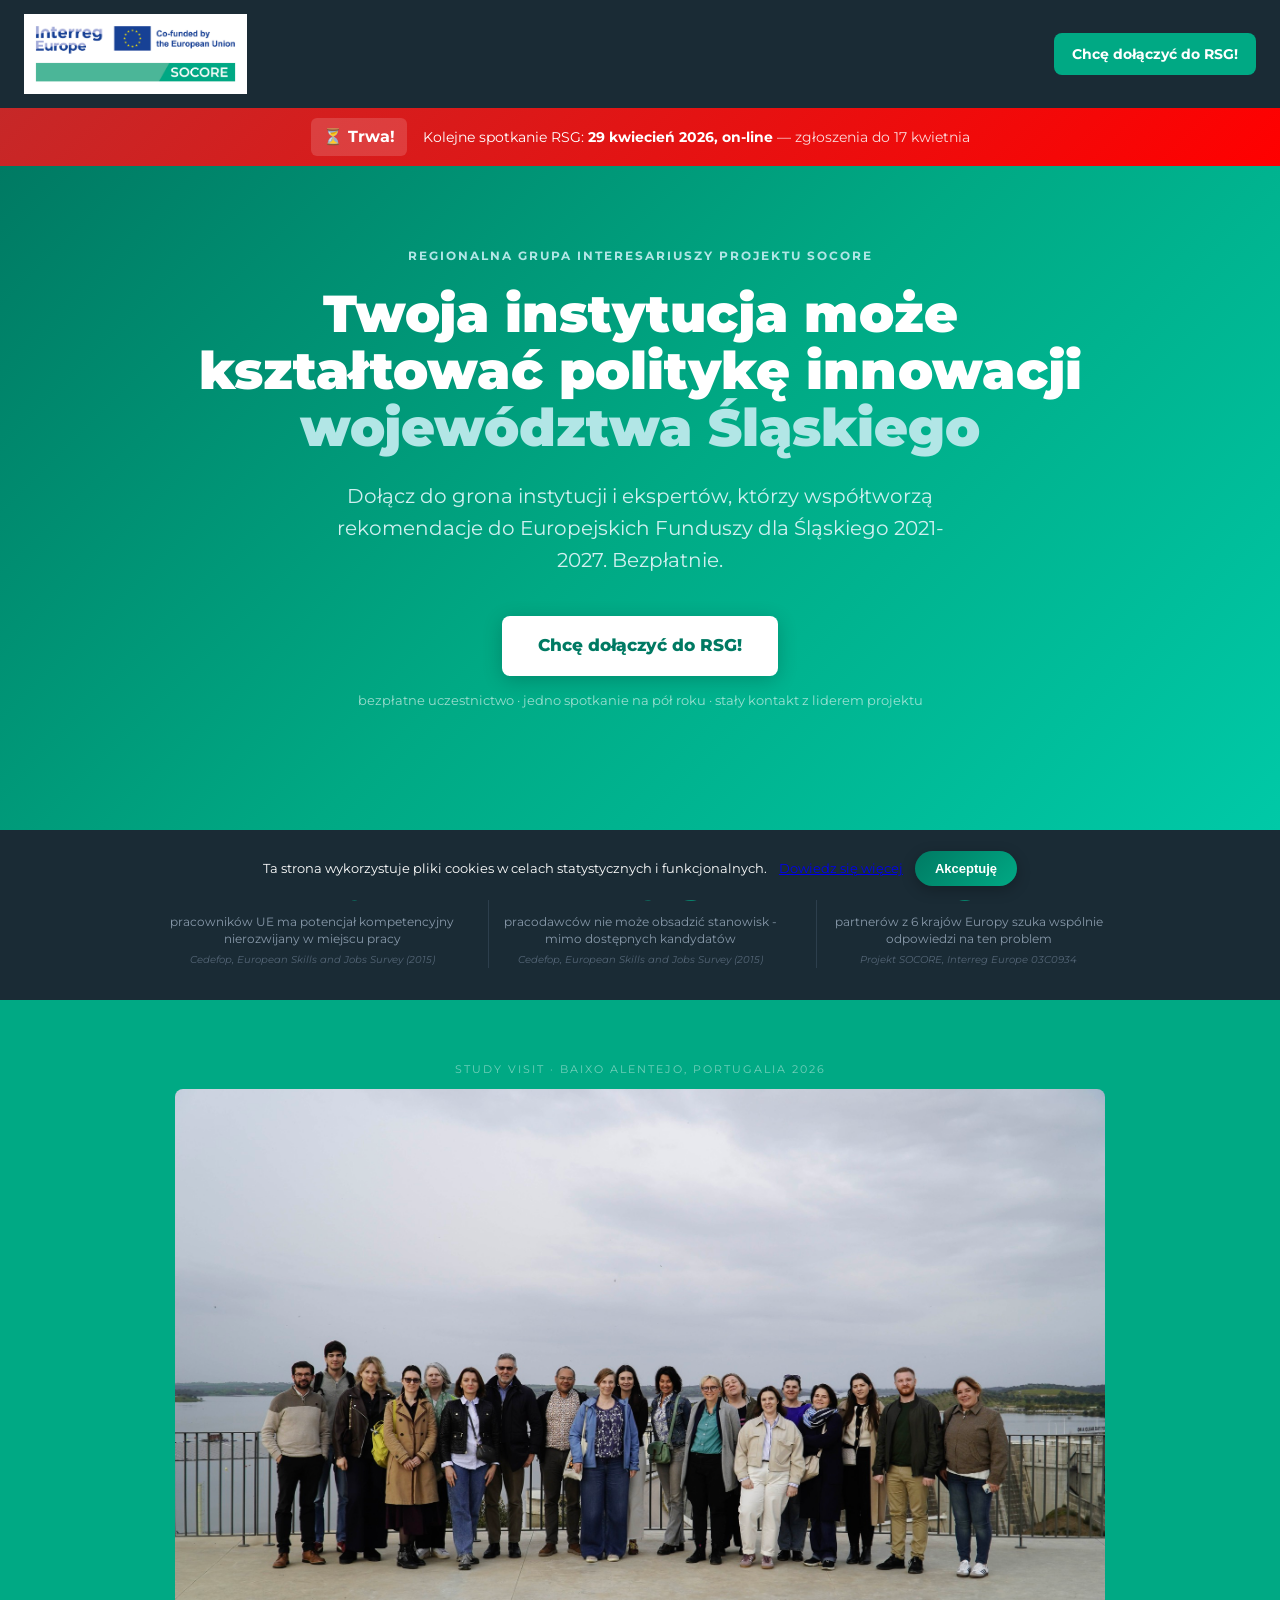
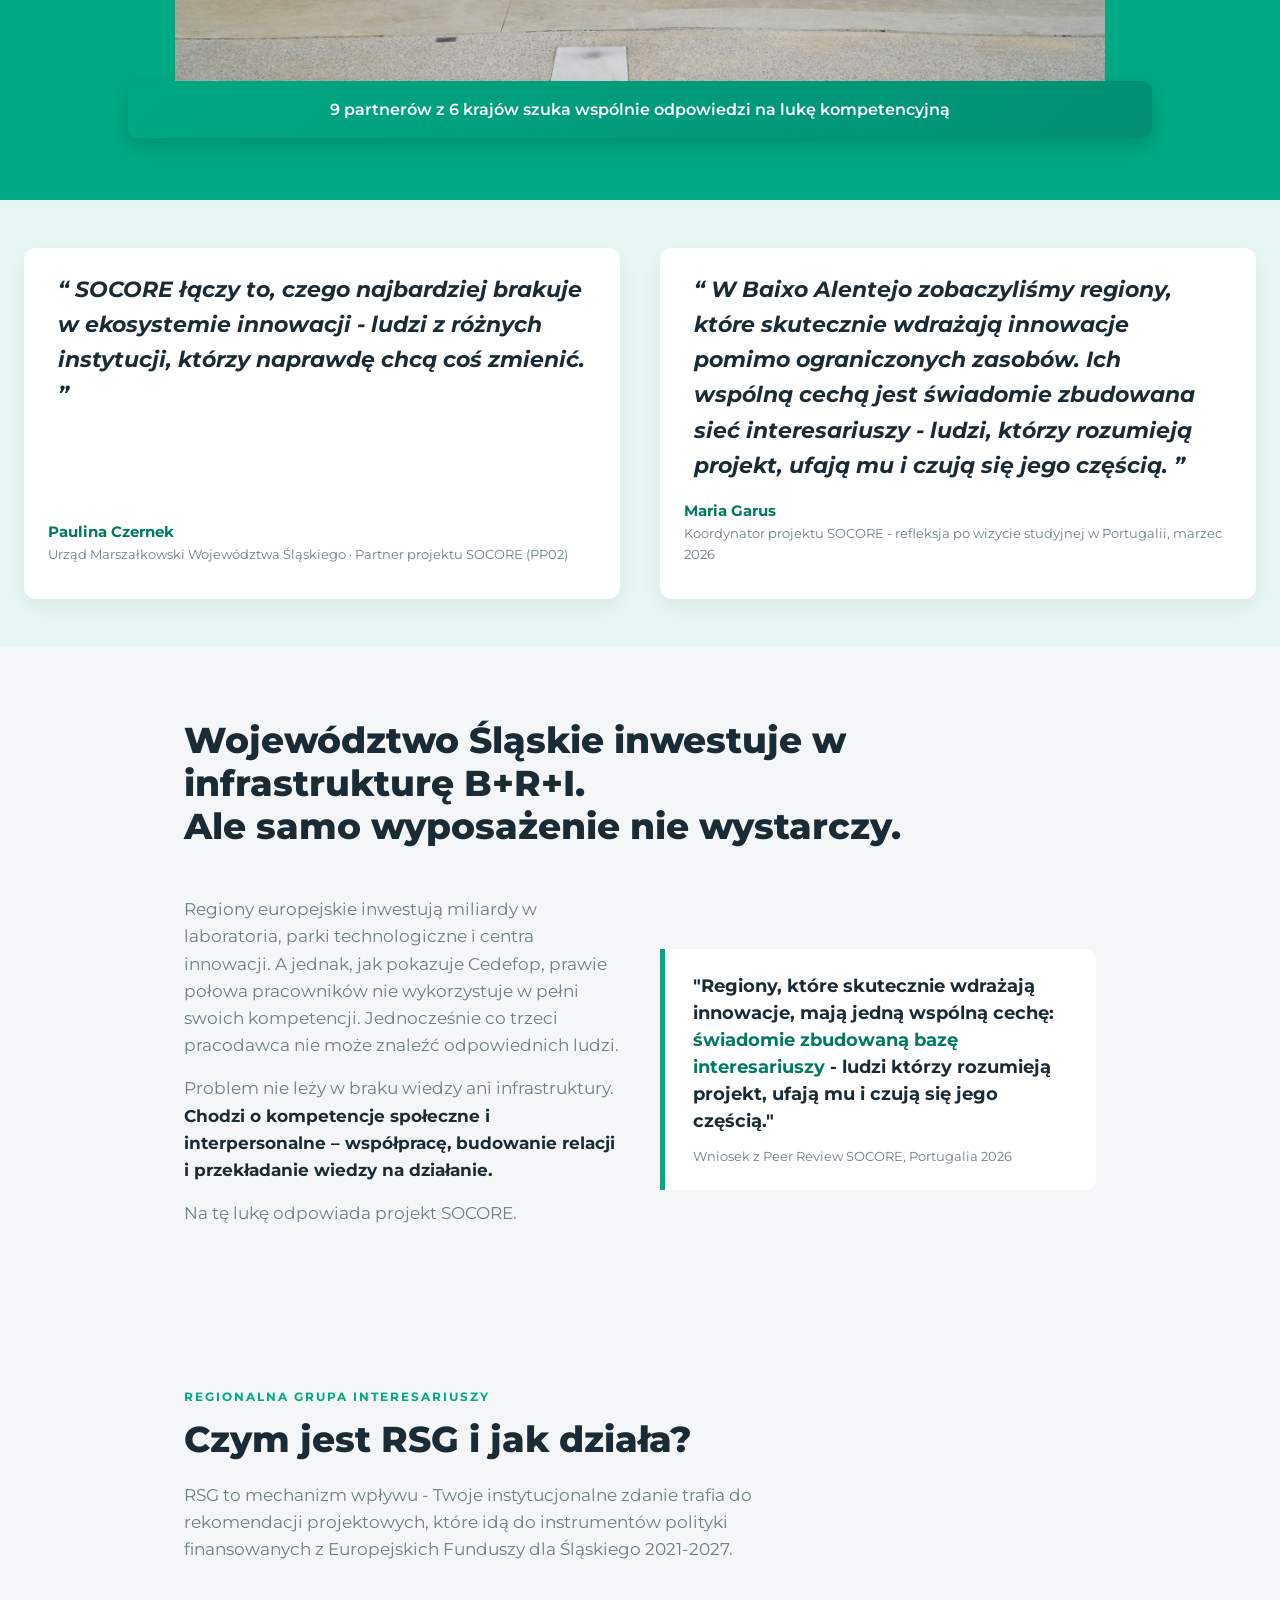
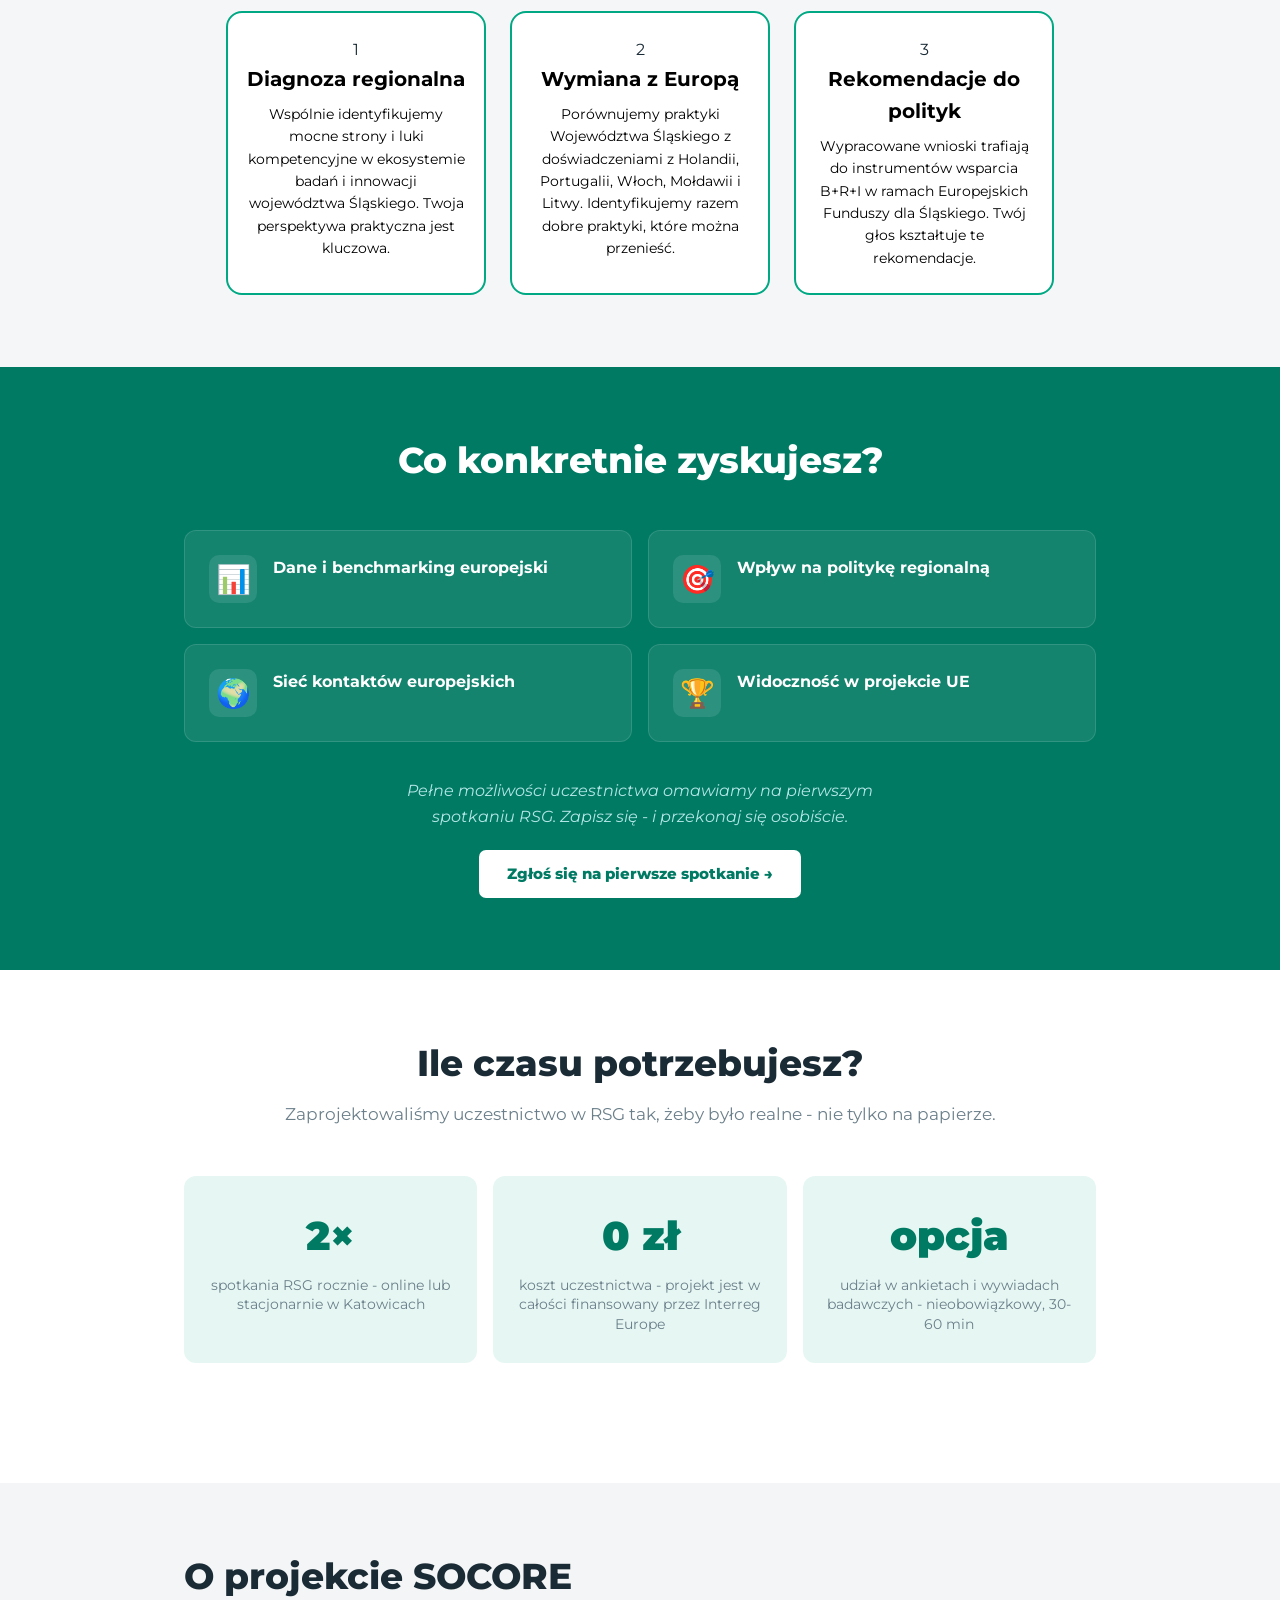
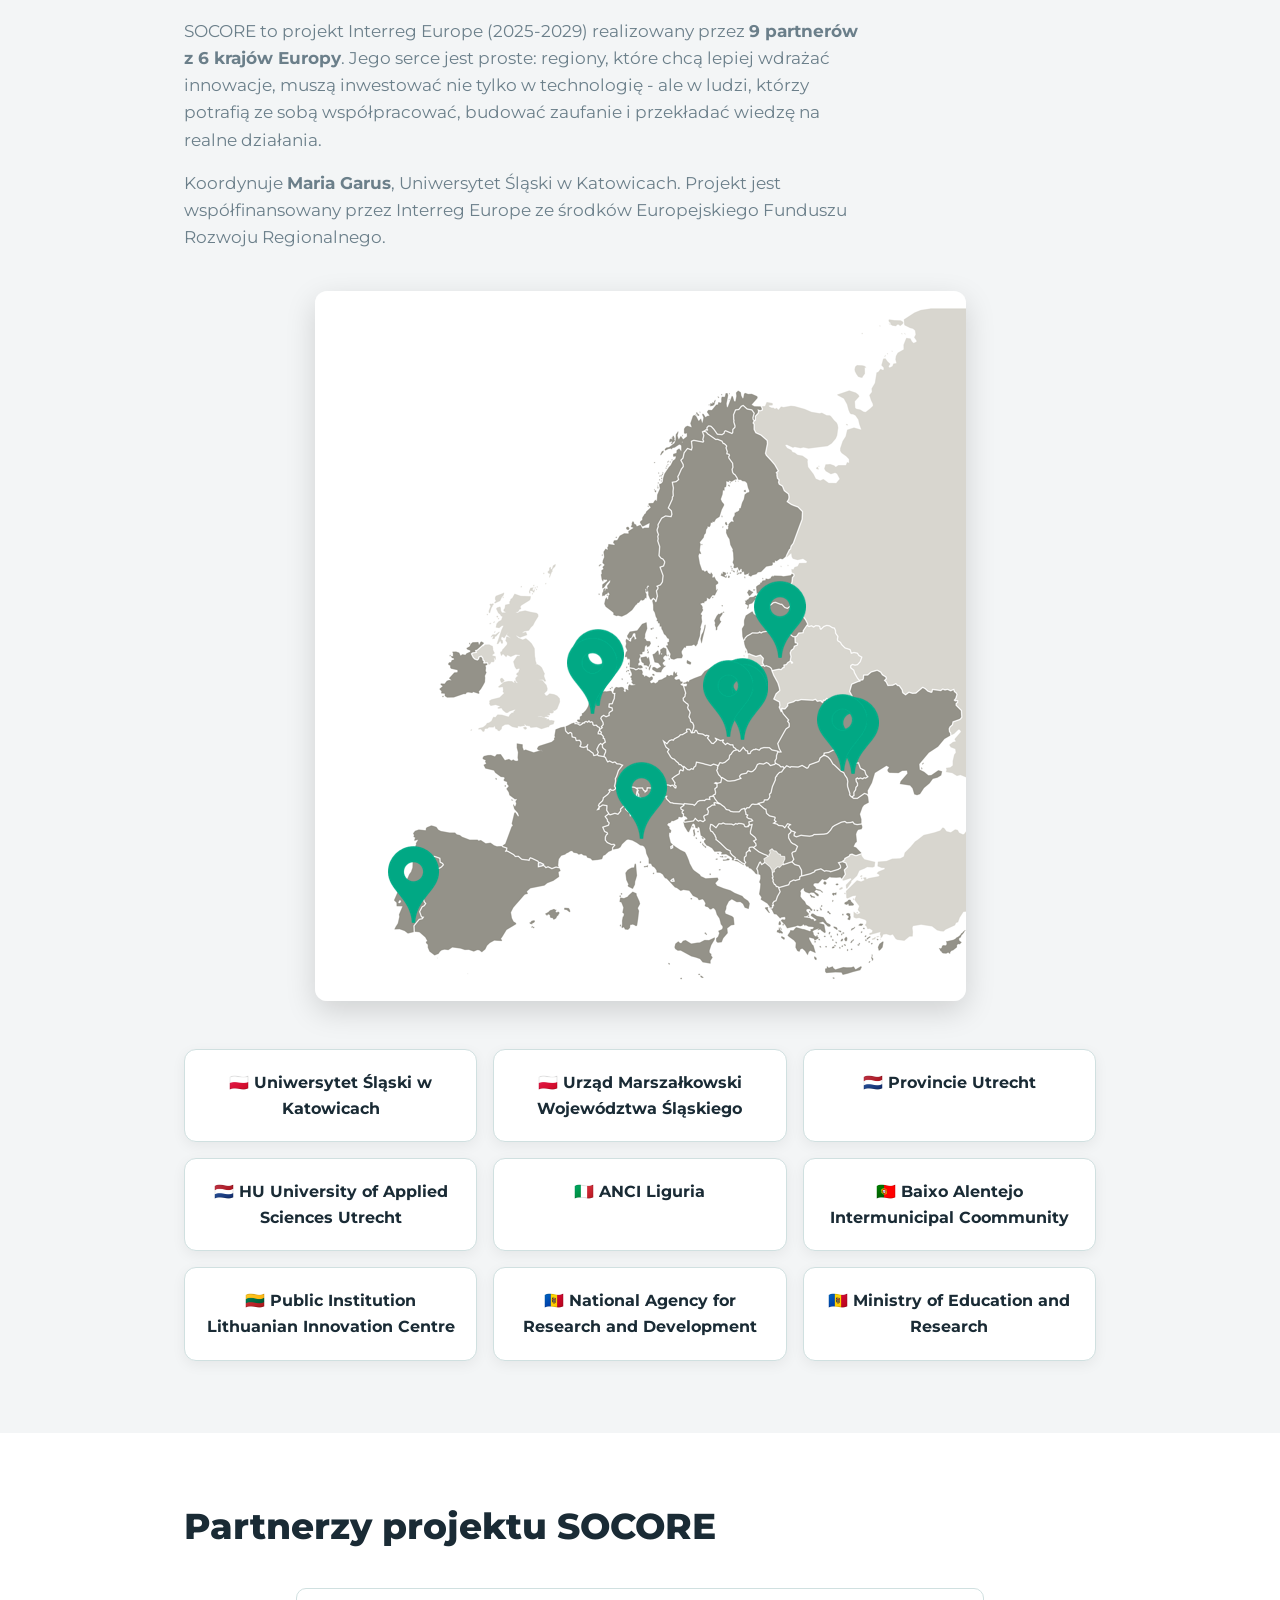
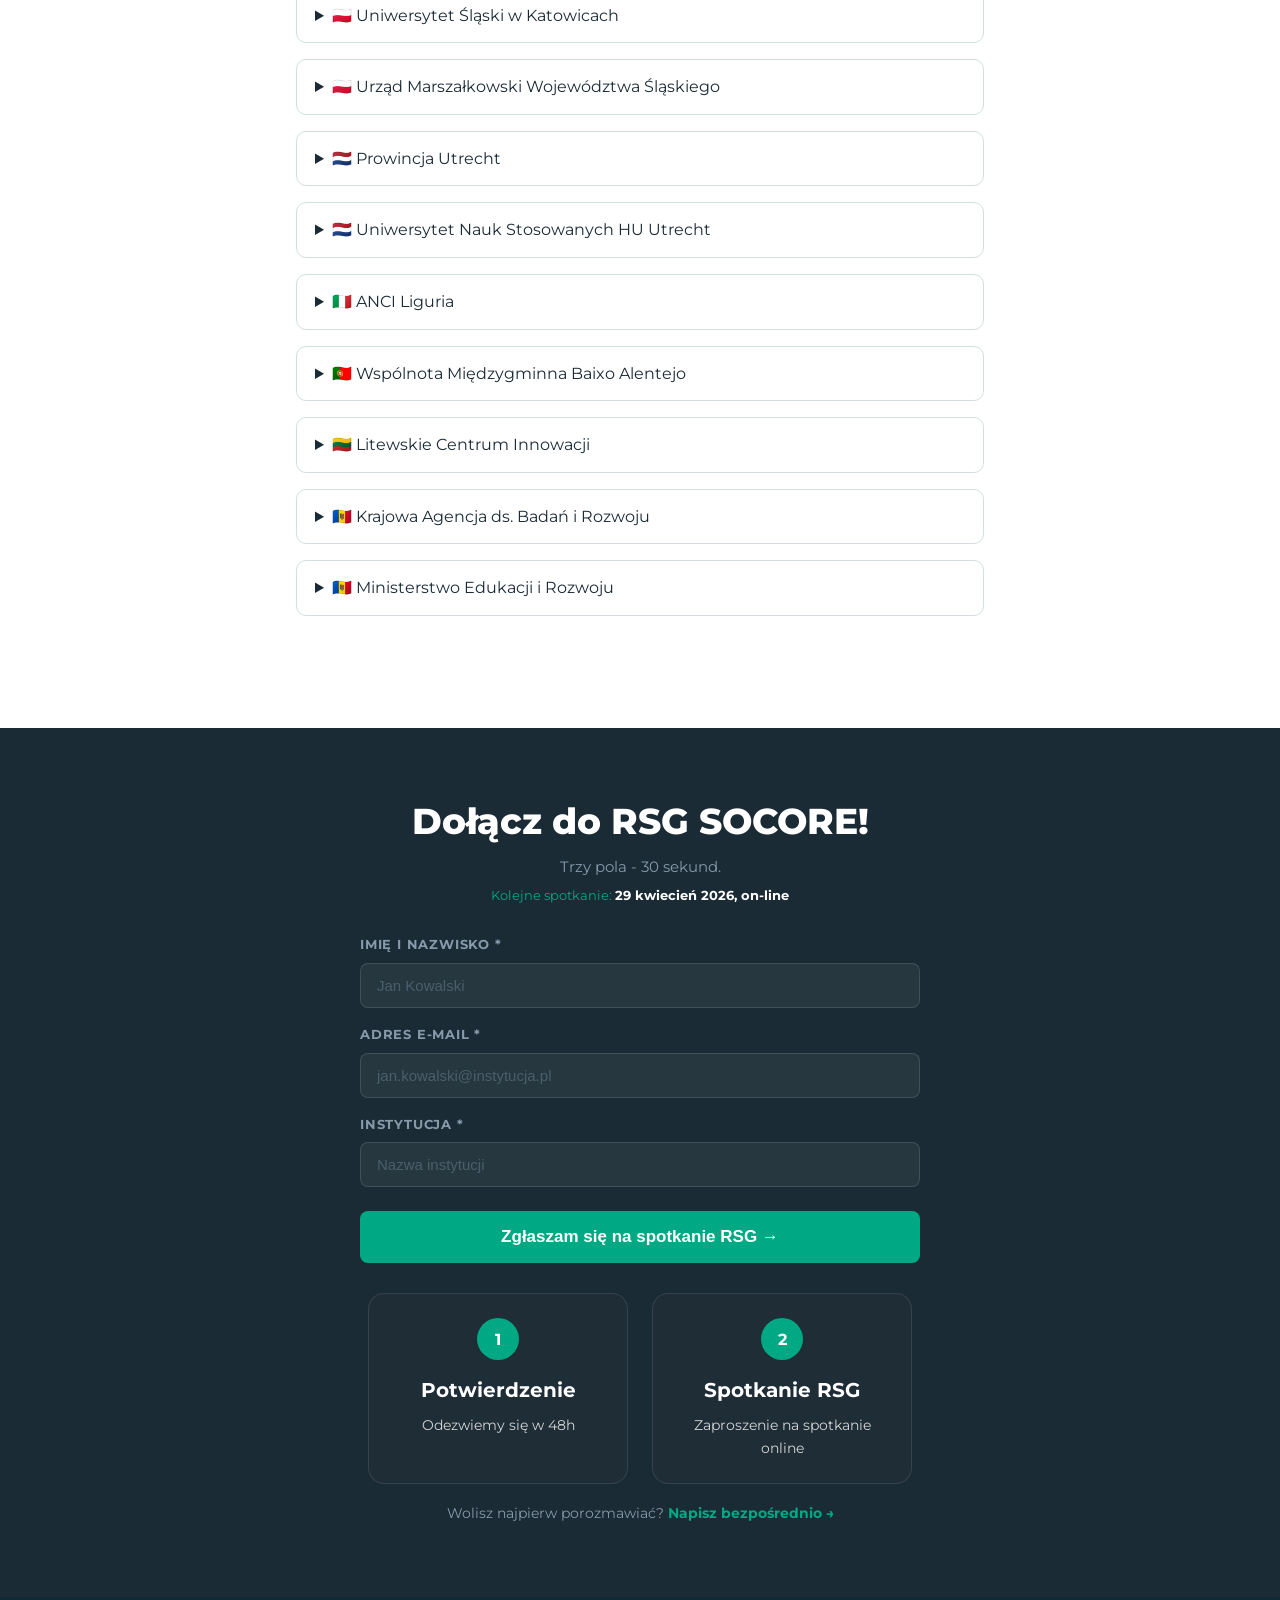
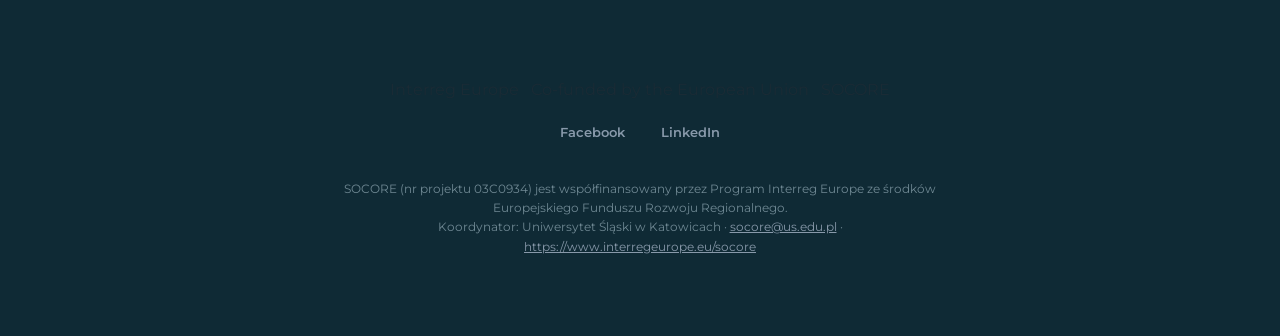
==== commit 86fec53a: "Update index.html" ====
--- a/index.html
+++ b/index.html
@@ -1279,7 +1279,7 @@
 
   <!-- krok 3 -->
   <div class="step">
-    <div class="step-number">3</div>
+    <div class="step-number">2</div>
     <h3>Spotkanie RSG</h3>
     <p>Zaproszenie na spotkanie online</p>
   </div>
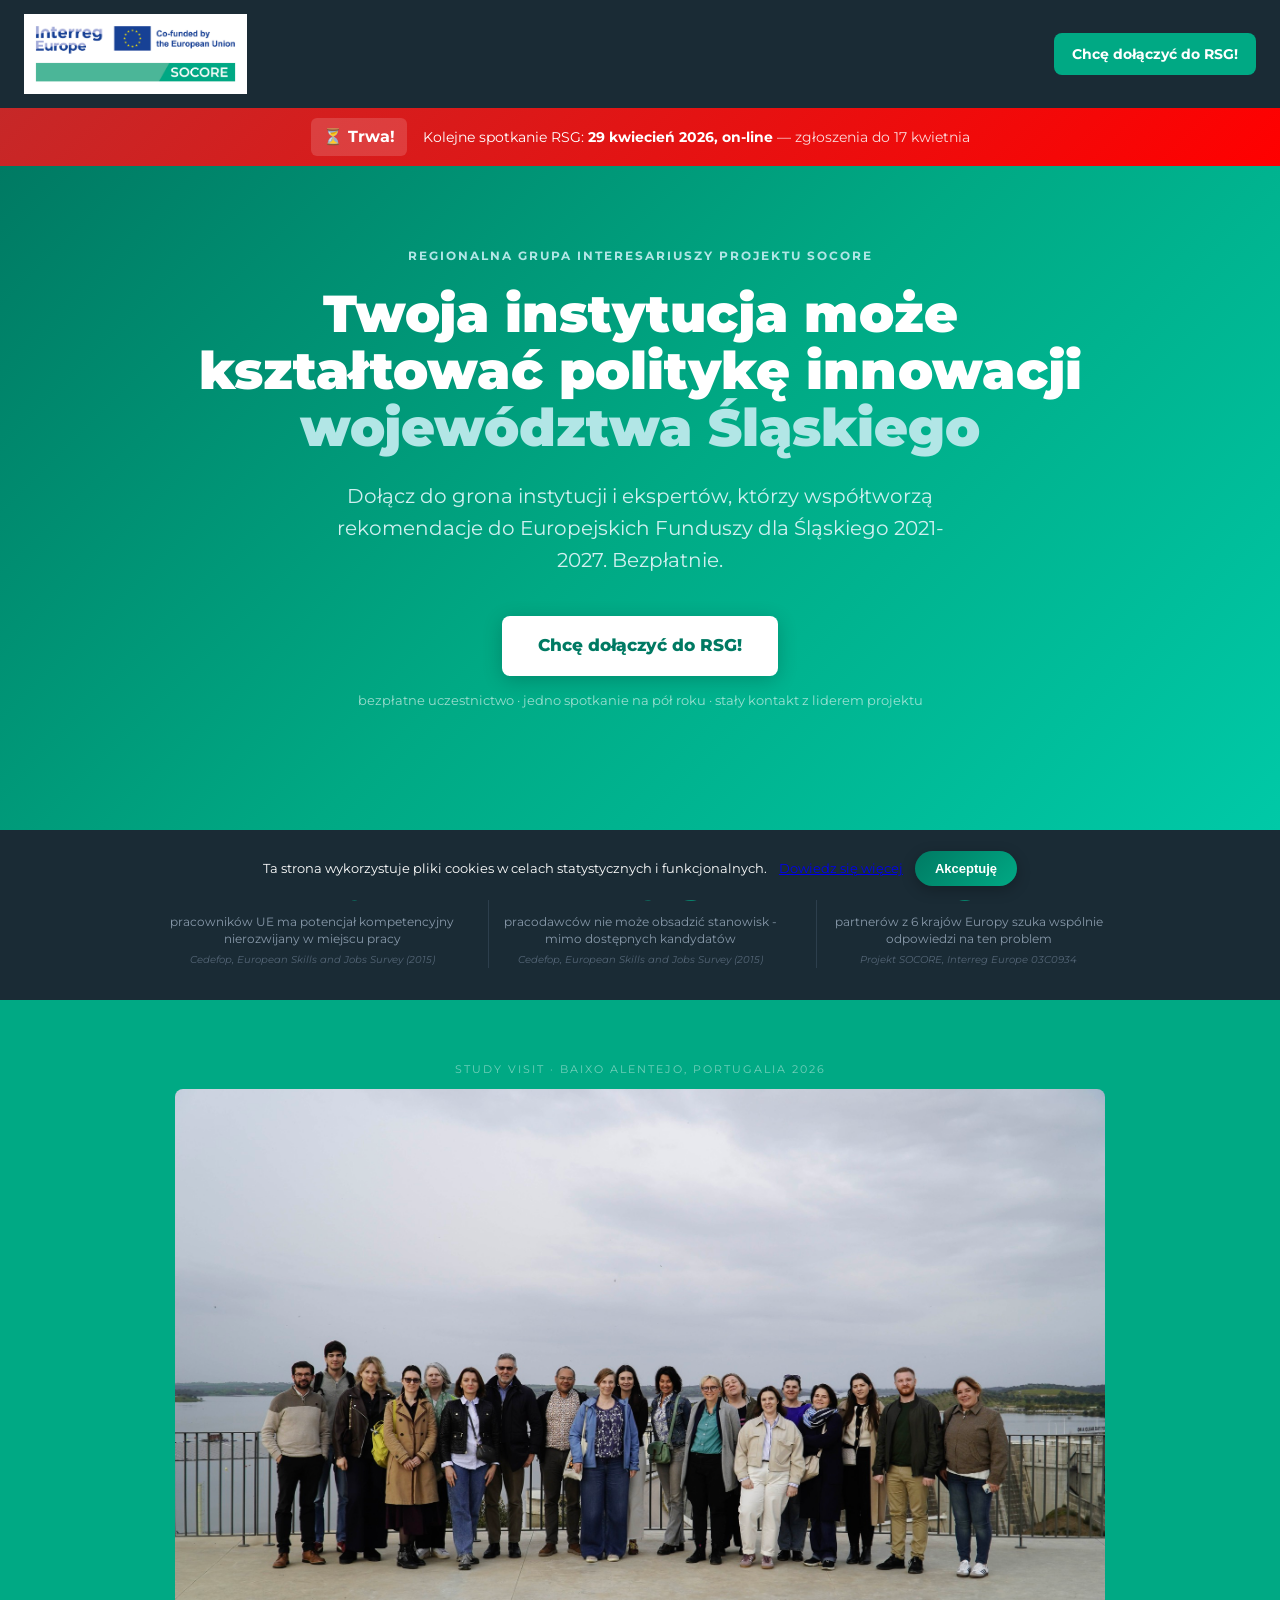
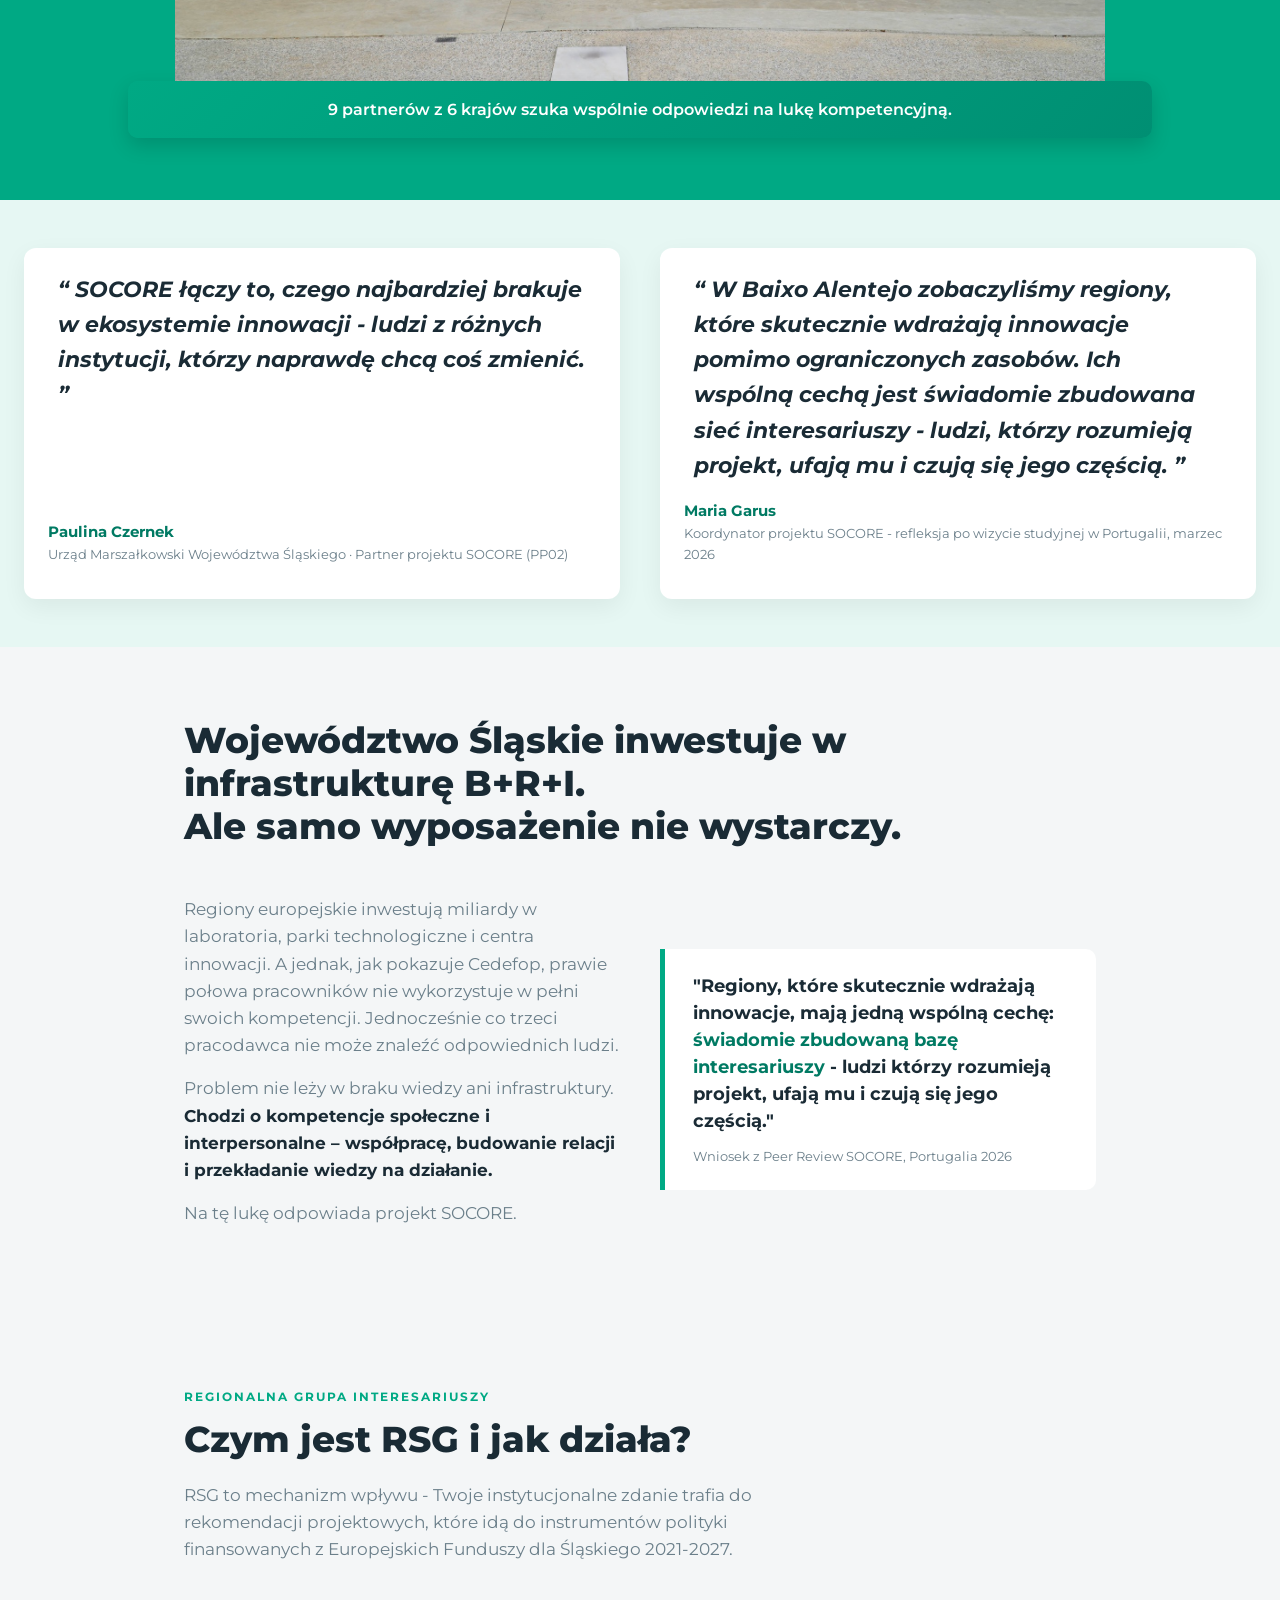
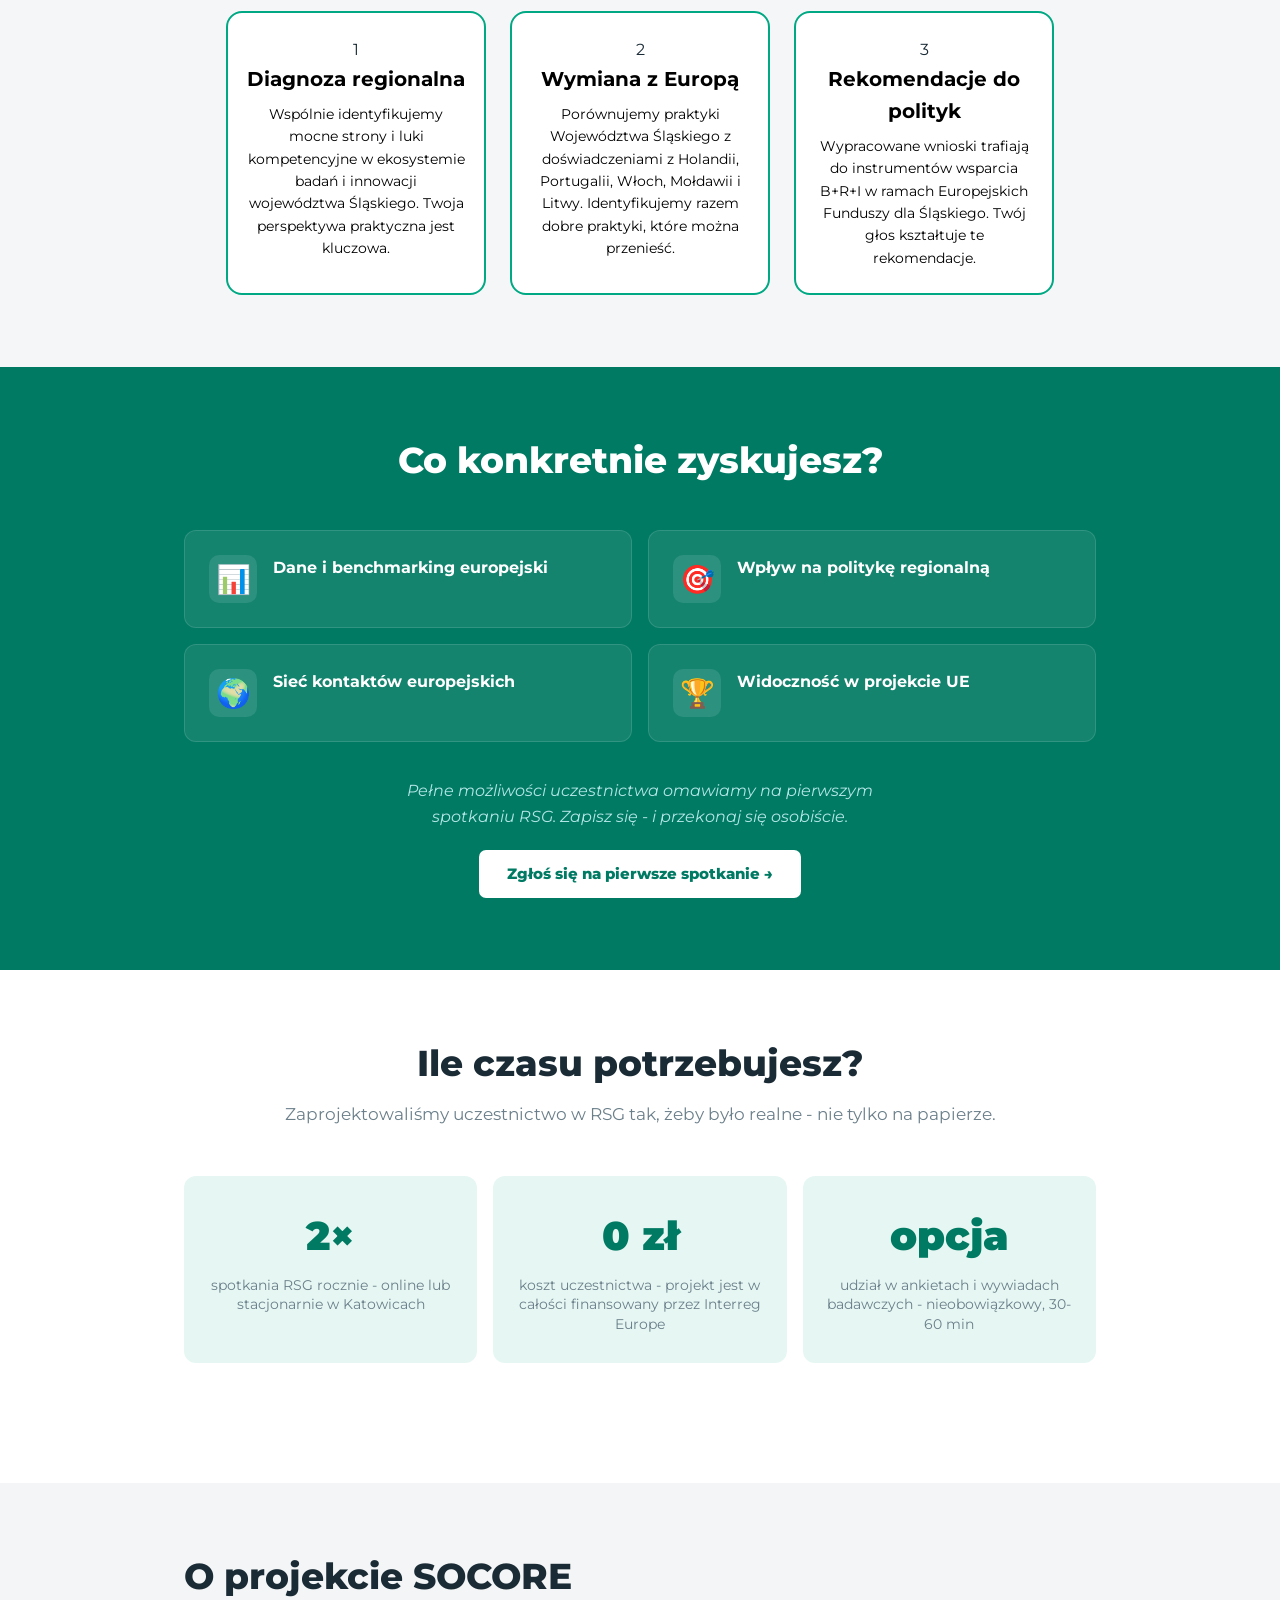
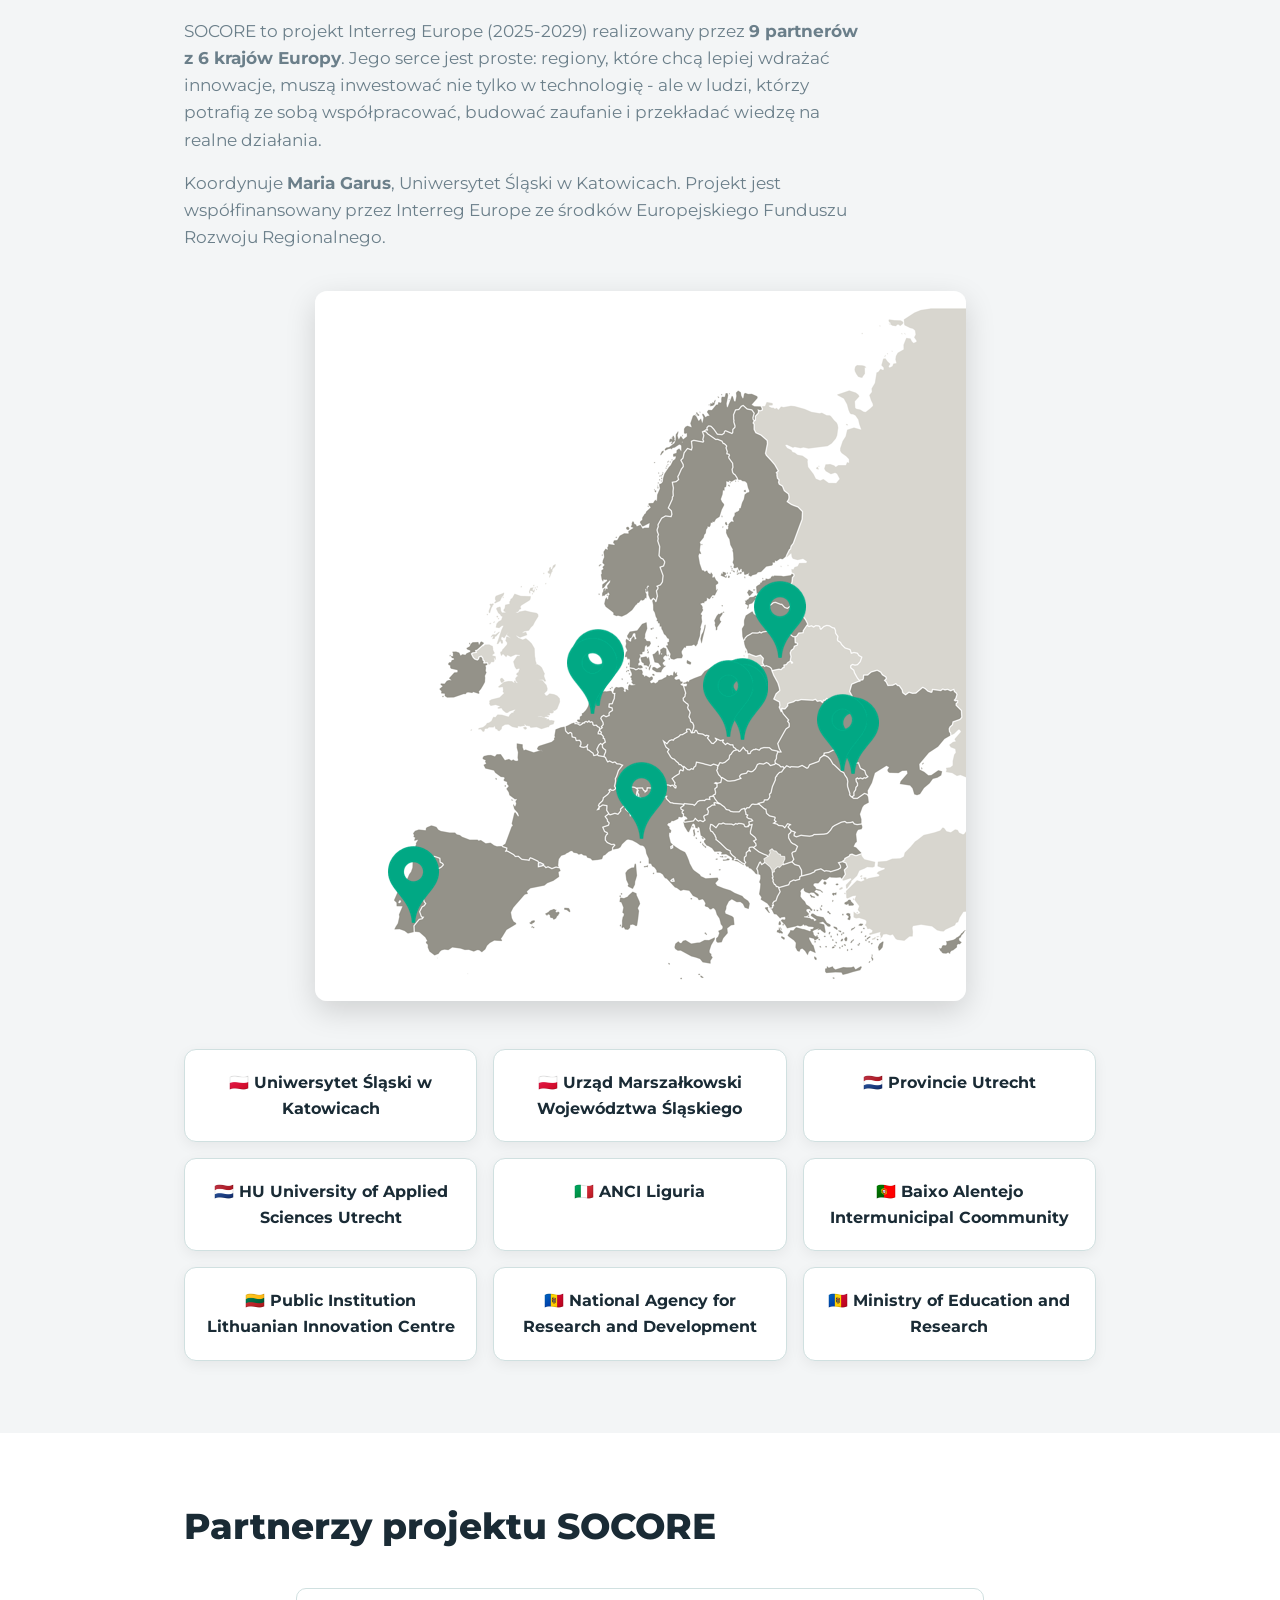
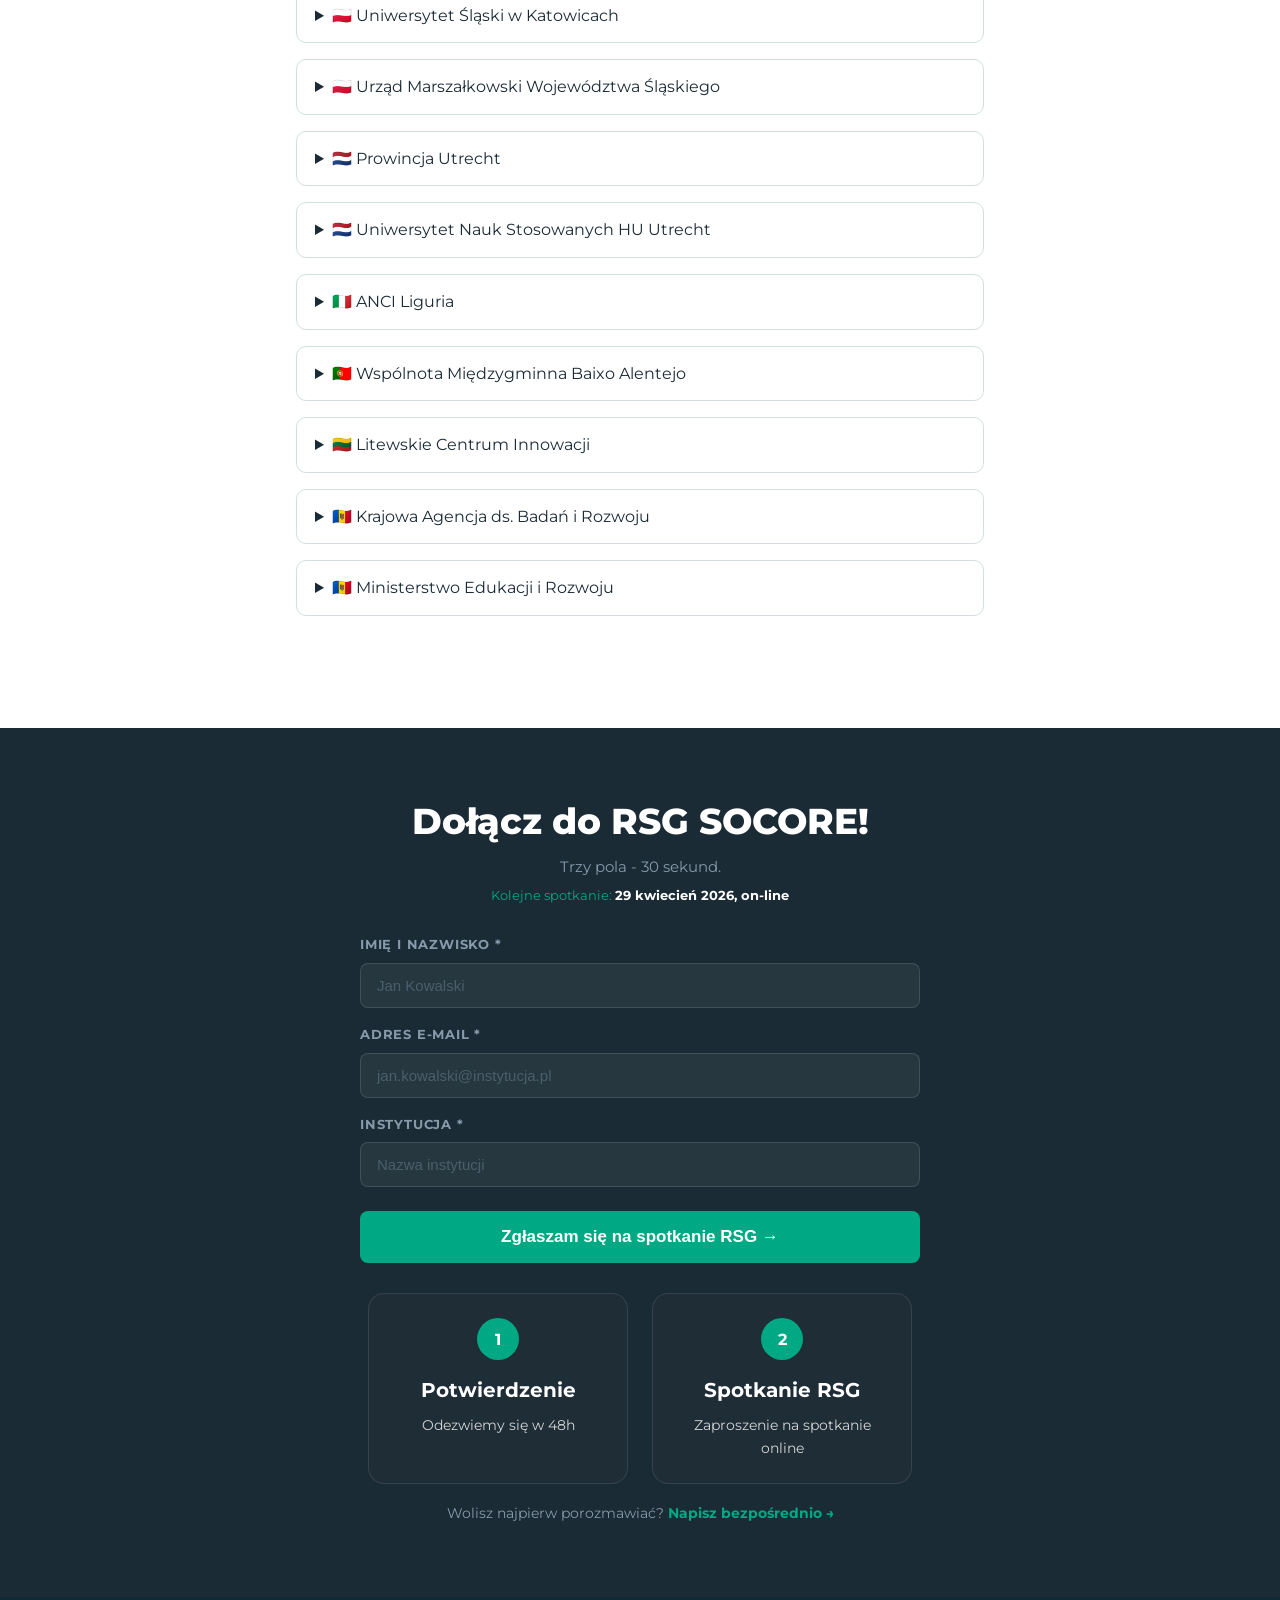
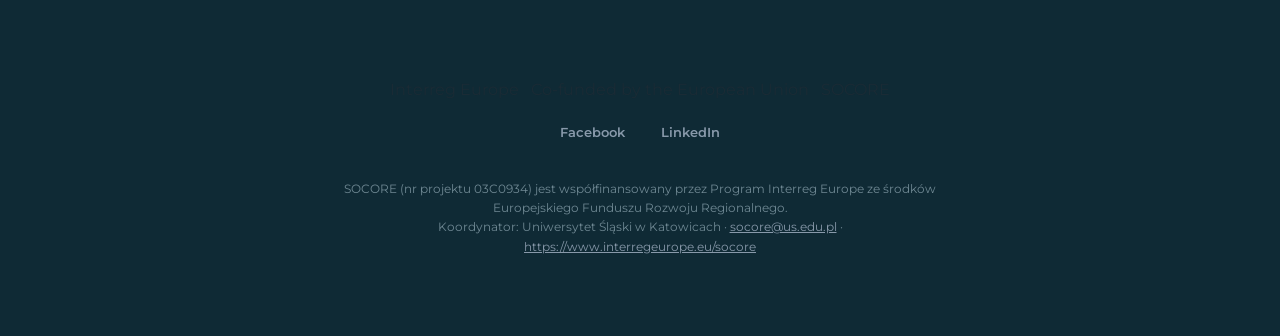
==== commit 5817ff2d: "Update index.html" ====
--- a/index.html
+++ b/index.html
@@ -1010,7 +1010,7 @@
 
   <img src="brand.jpg" alt="SOCORE study visit" style="max-width:100%; height:auto; border-radius:8px;">
 </div>
-  <div class="photo-cap">9 partnerów z 6 krajów szuka wspólnie odpowiedzi na lukę kompetencyjną</div>
+  <div class="photo-cap">9 partnerów z 6 krajów szuka wspólnie odpowiedzi na lukę kompetencyjną.</div>
 </div>
 
 <!-- SOCIAL PROOF -->
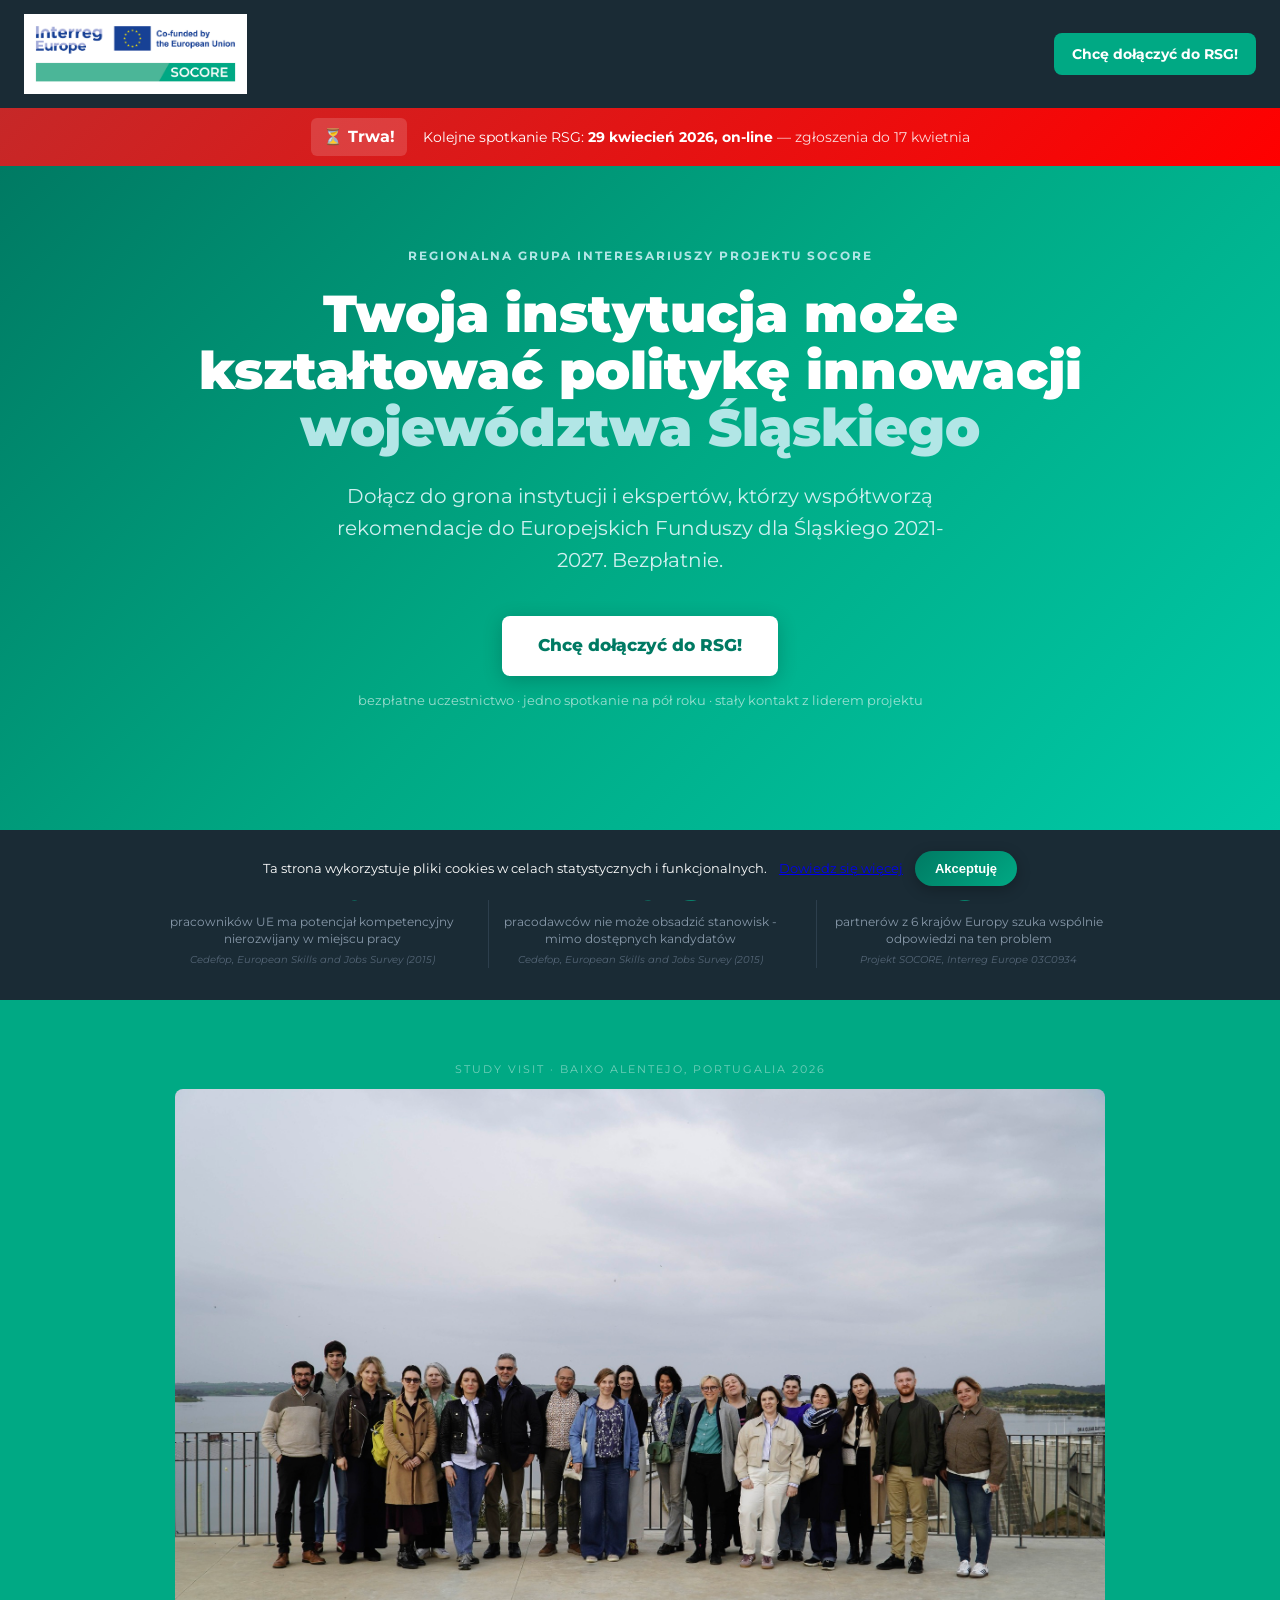
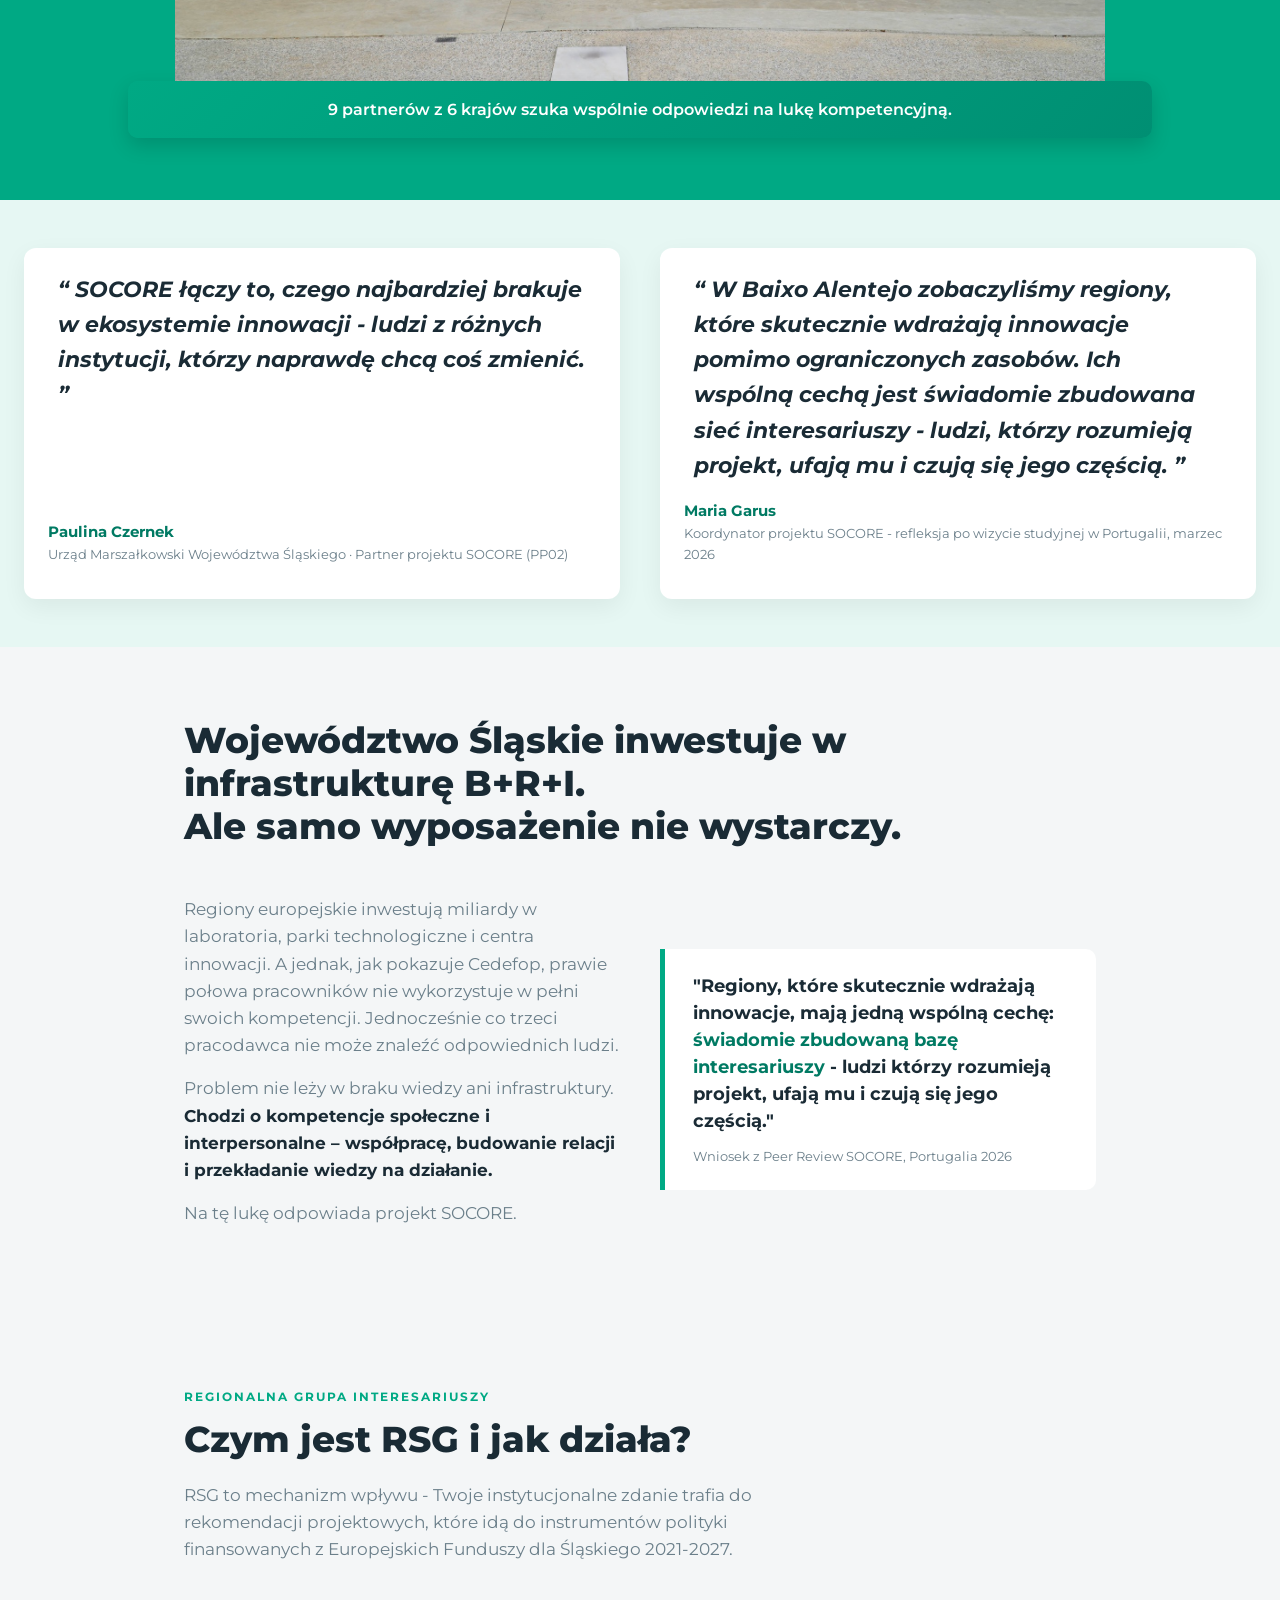
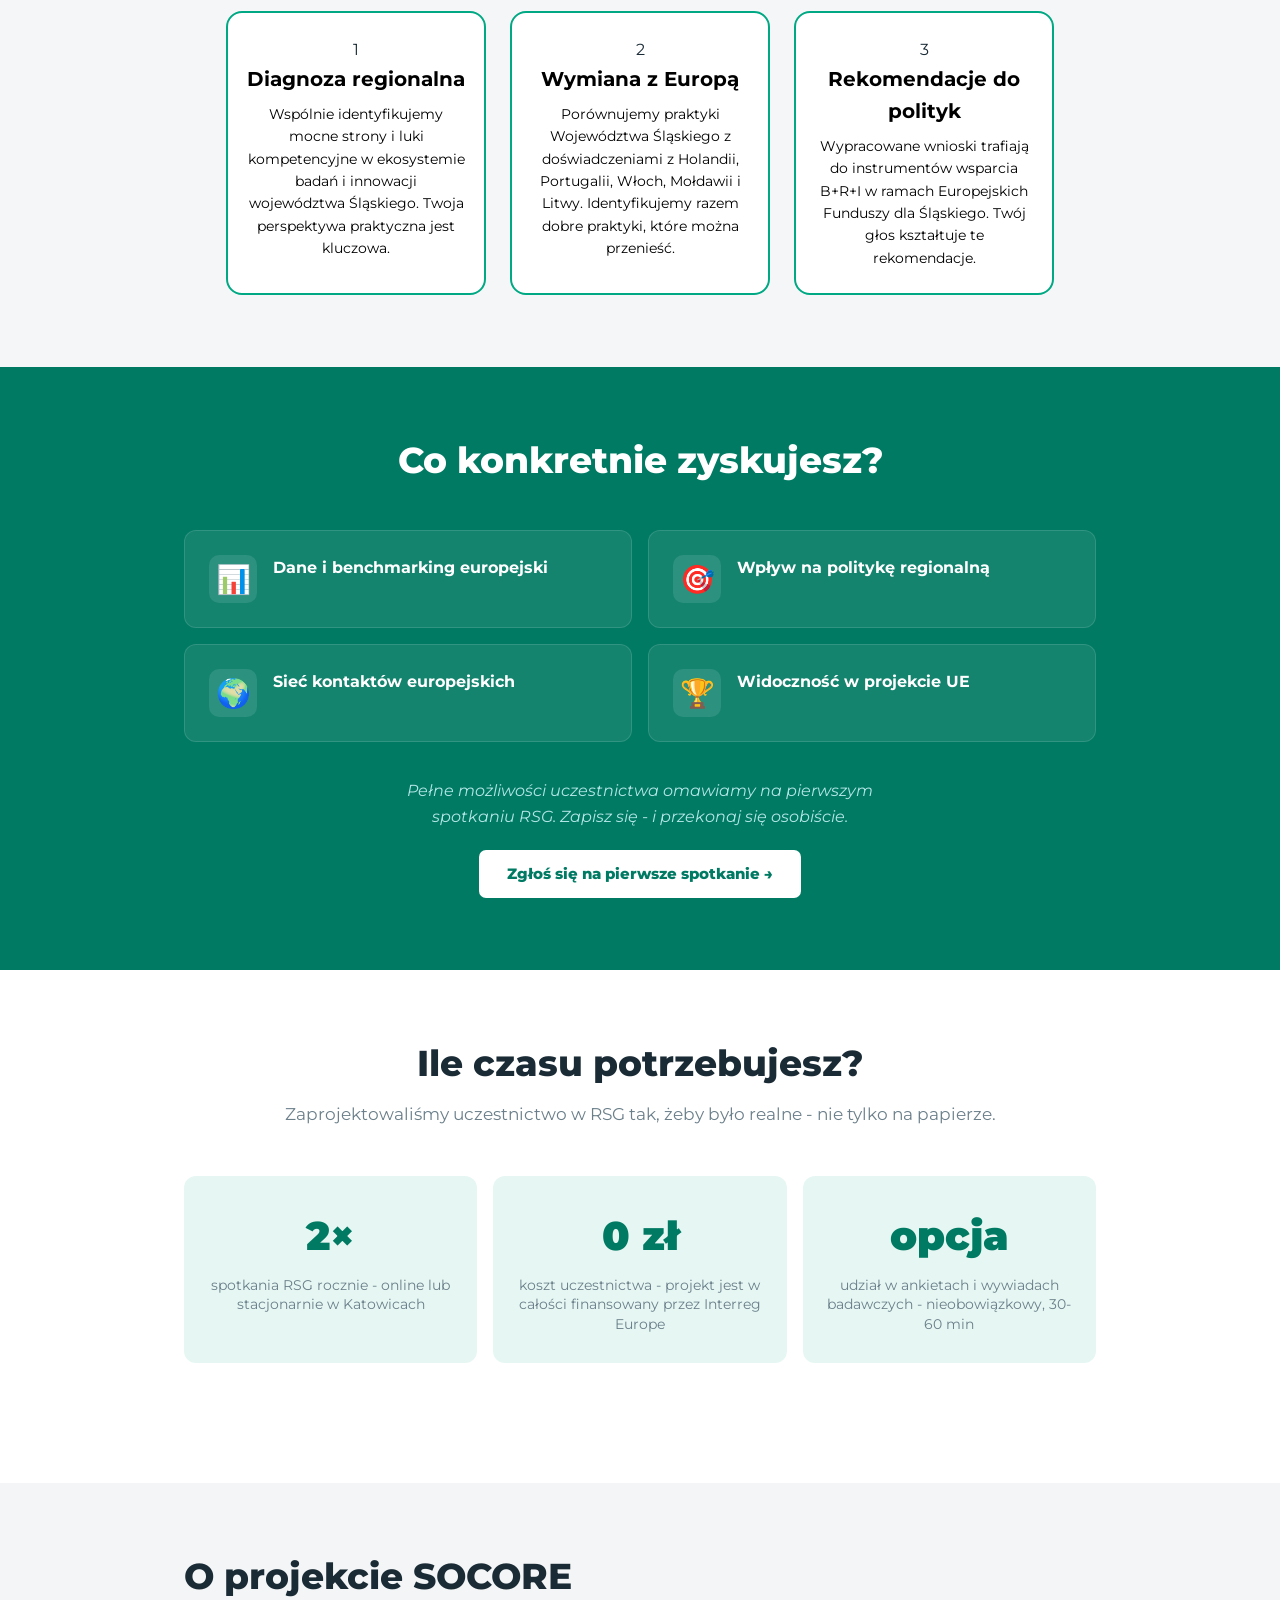
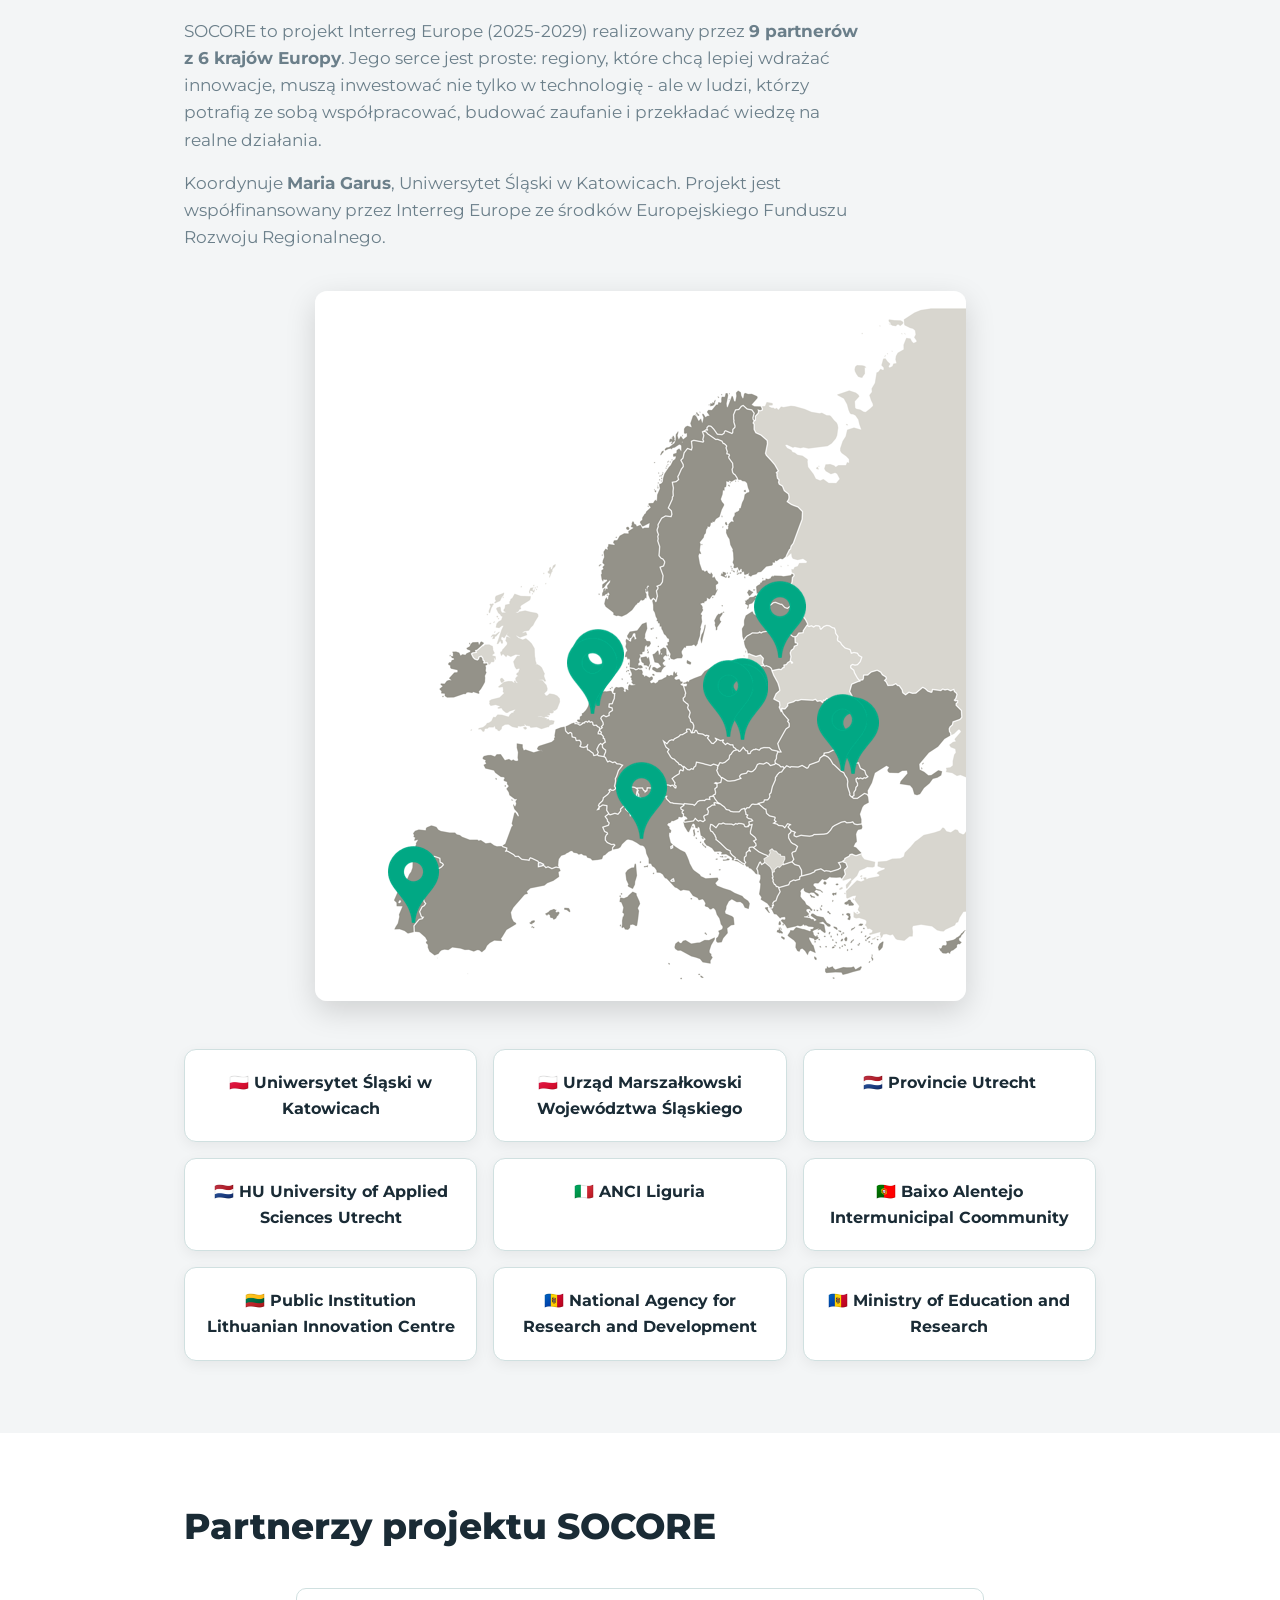
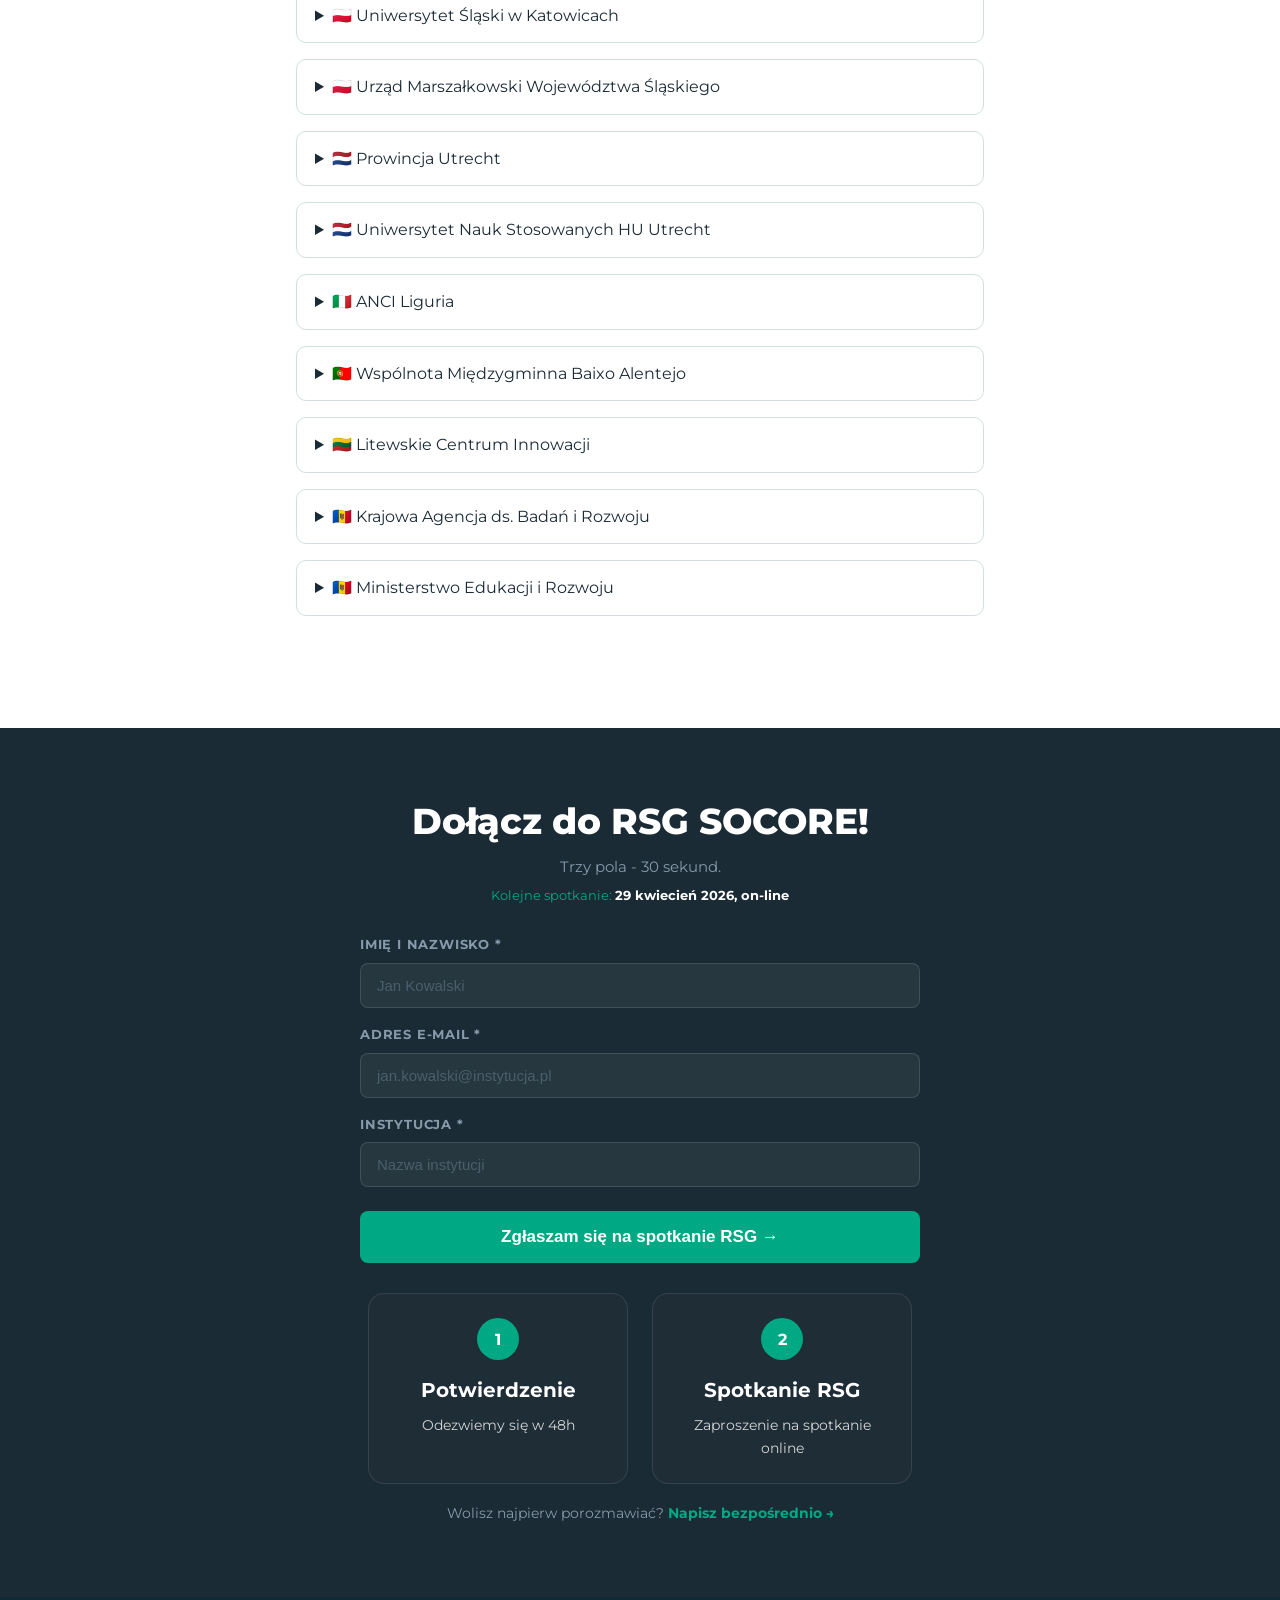
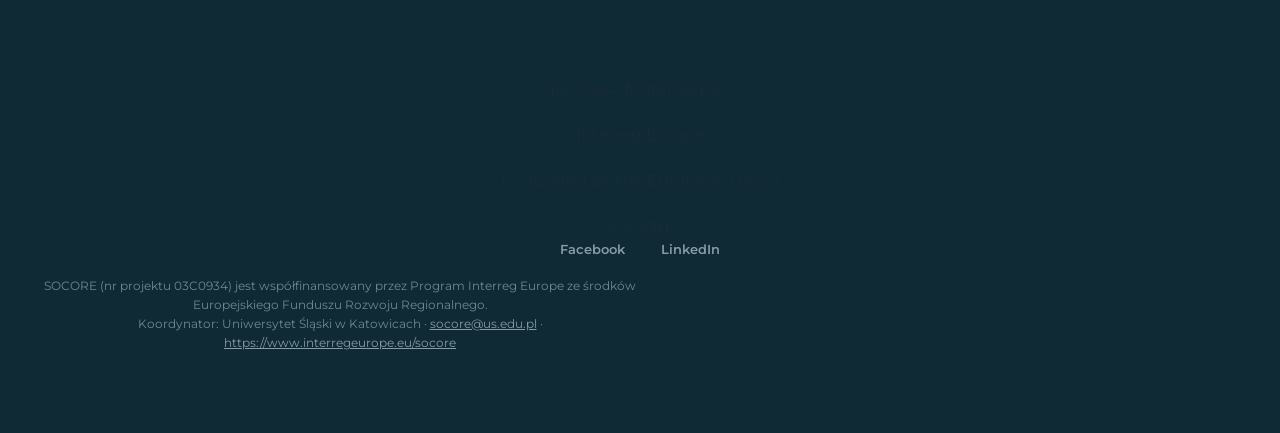
==== commit d8f49854: "Update index.html" ====
--- a/index.html
+++ b/index.html
@@ -1302,11 +1302,19 @@
   <footer>
   <div class="footer-inner">
 
-    <div class="footer-logos">
-      <div class="f-interreg">Interreg Europe</div>
-      <div class="f-eu">Co-funded by the European Union</div>
-      <div class="f-socore">SOCORE</div>
-    </div>
+    div class="footer-logos">
+
+  <div class="footer-badge">Interreg Europe</div>
+
+  <div class="footer-badge eu">
+    Co-funded by the European Union
+  </div>
+
+  <div class="footer-badge socore">
+    SOCORE
+  </div>
+
+</div>
 
   <div class="footer-social">
   <a href="https://www.facebook.com/people/Socore-Interreg-Europe-Project/61578156650791/" target="_blank" rel="noopener noreferrer">Facebook</a>
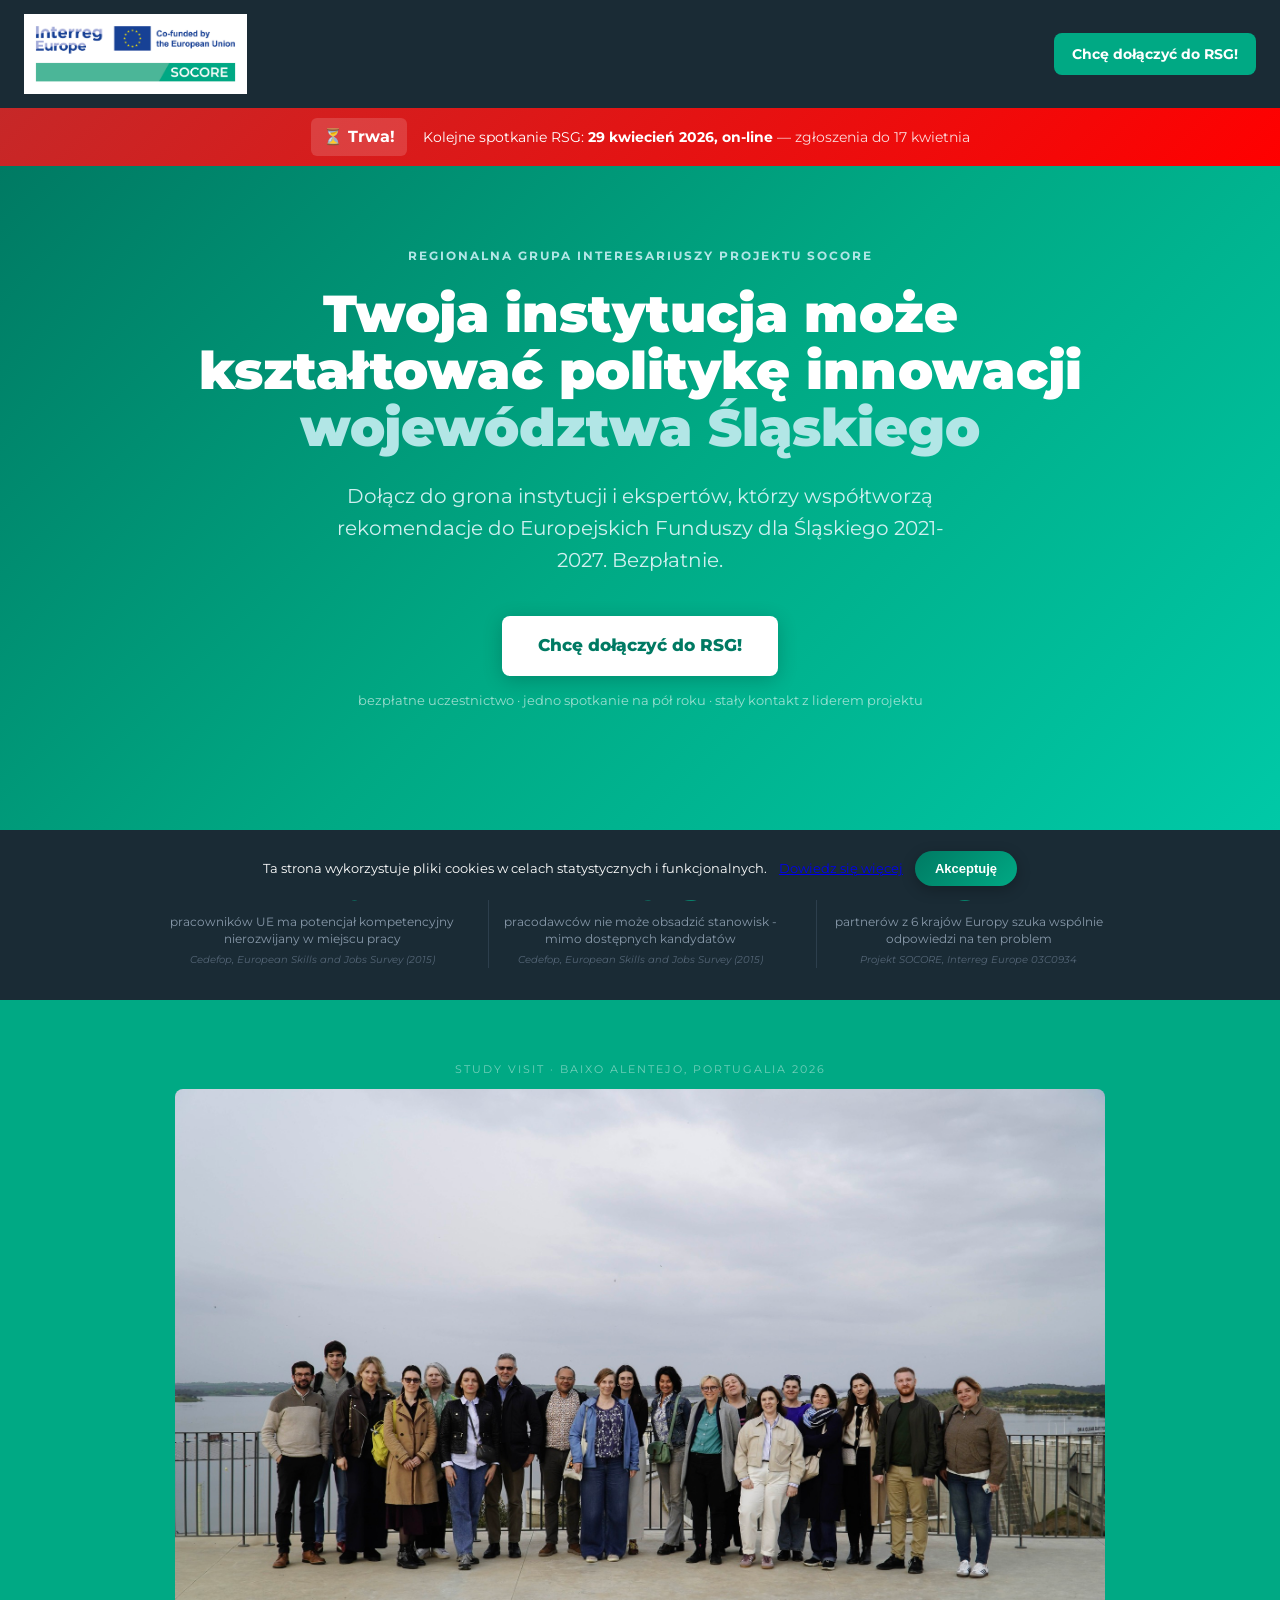
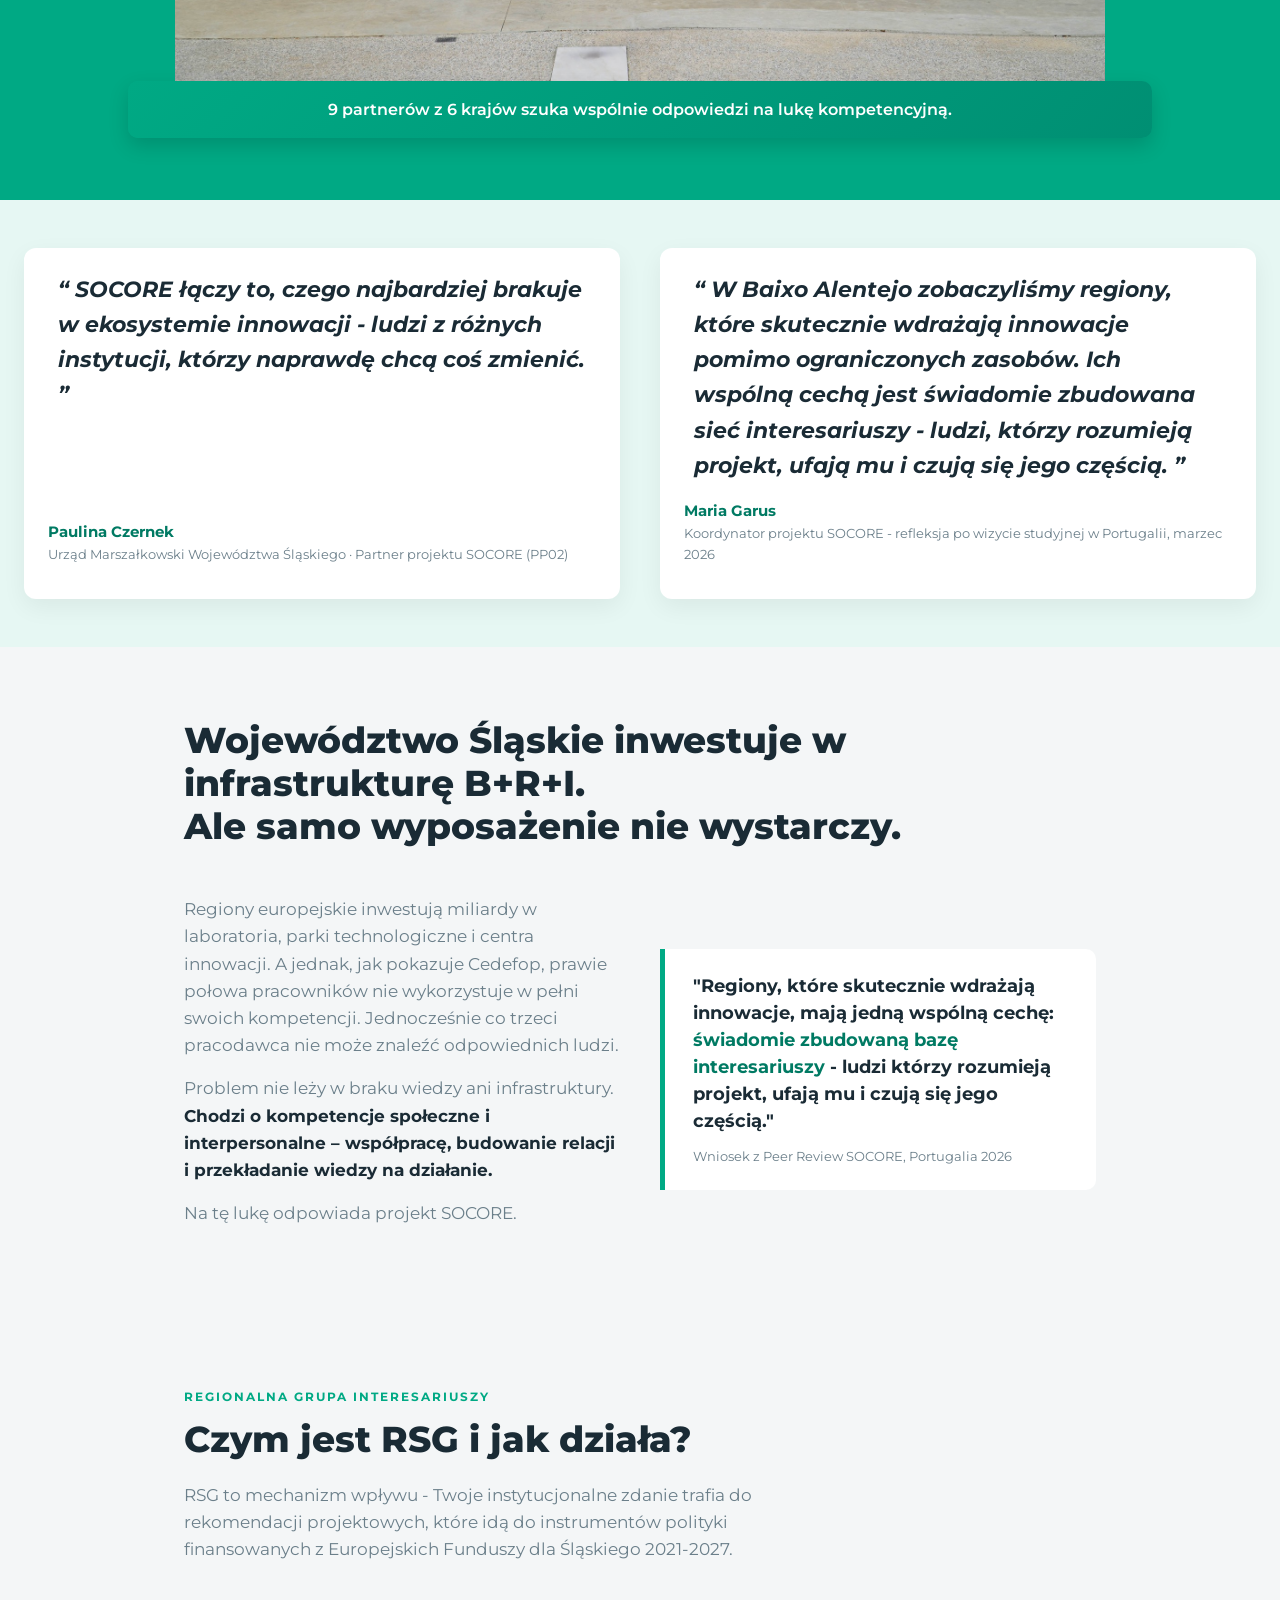
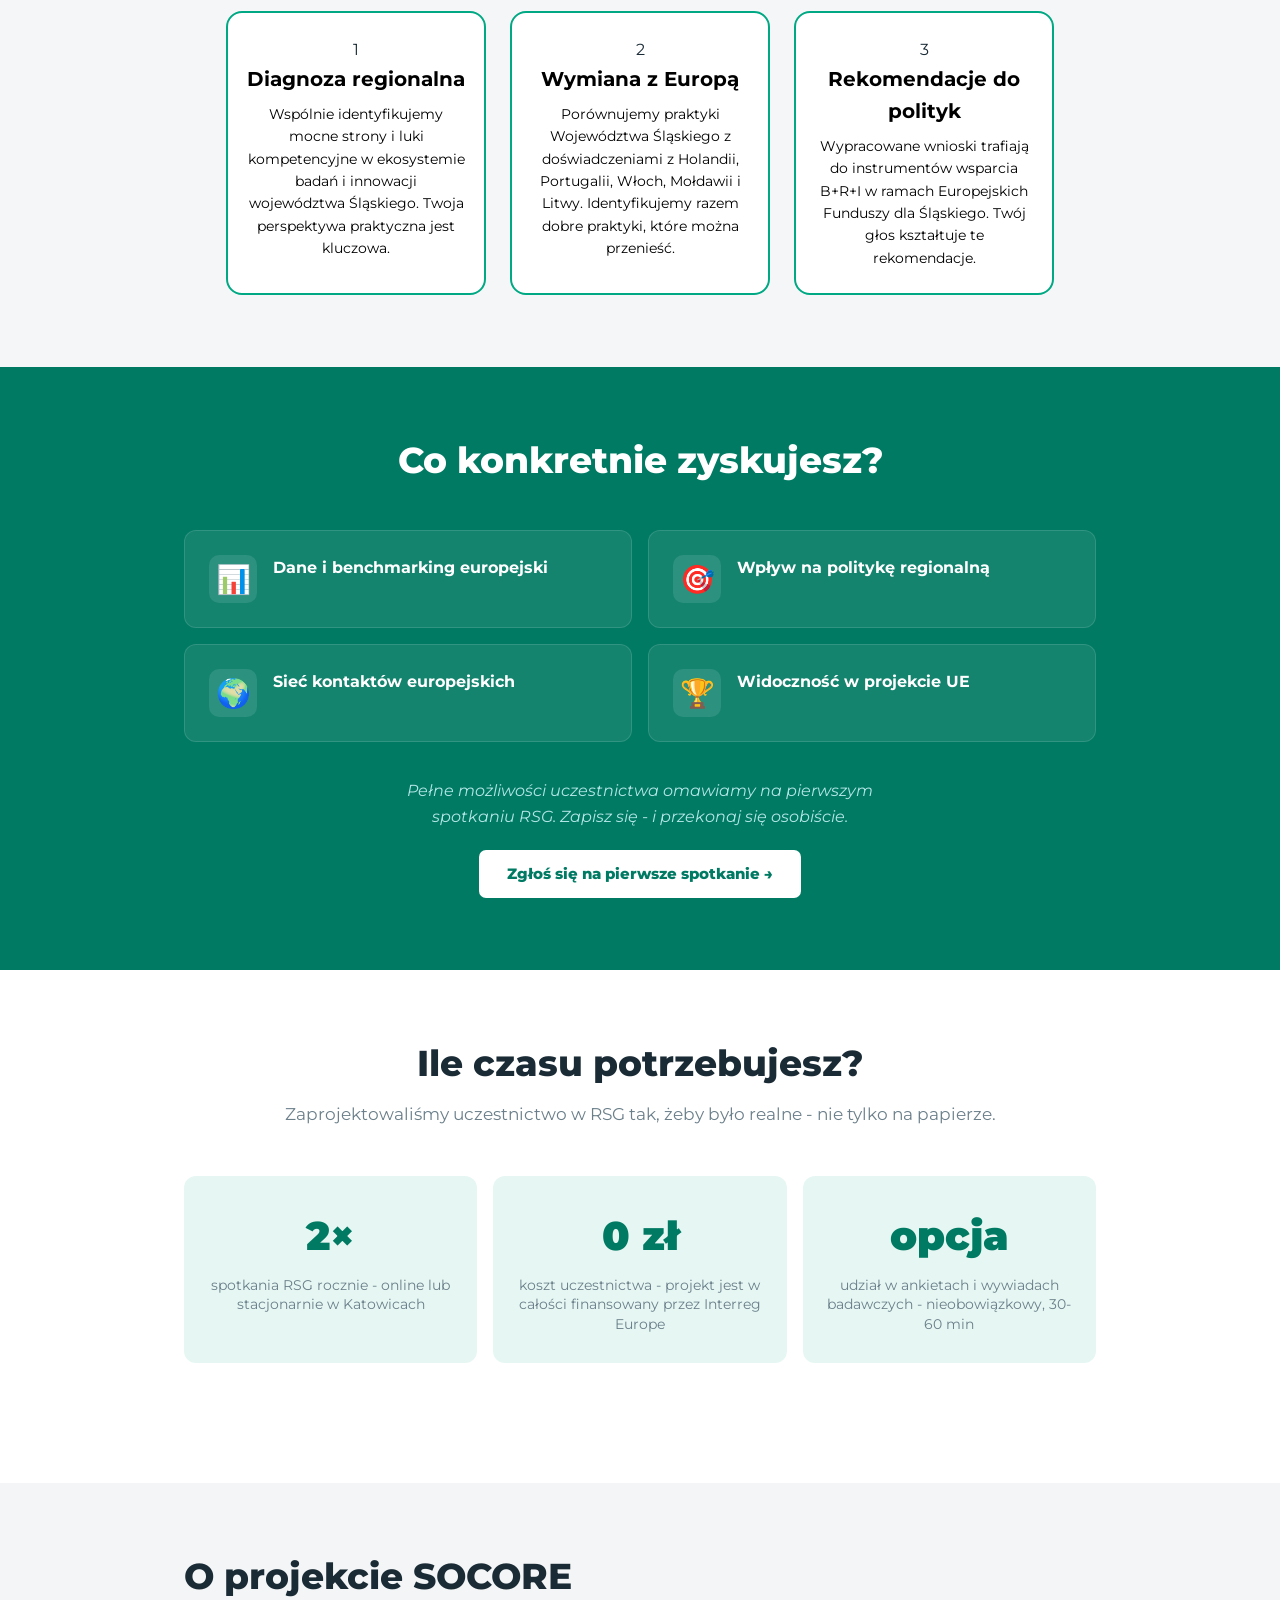
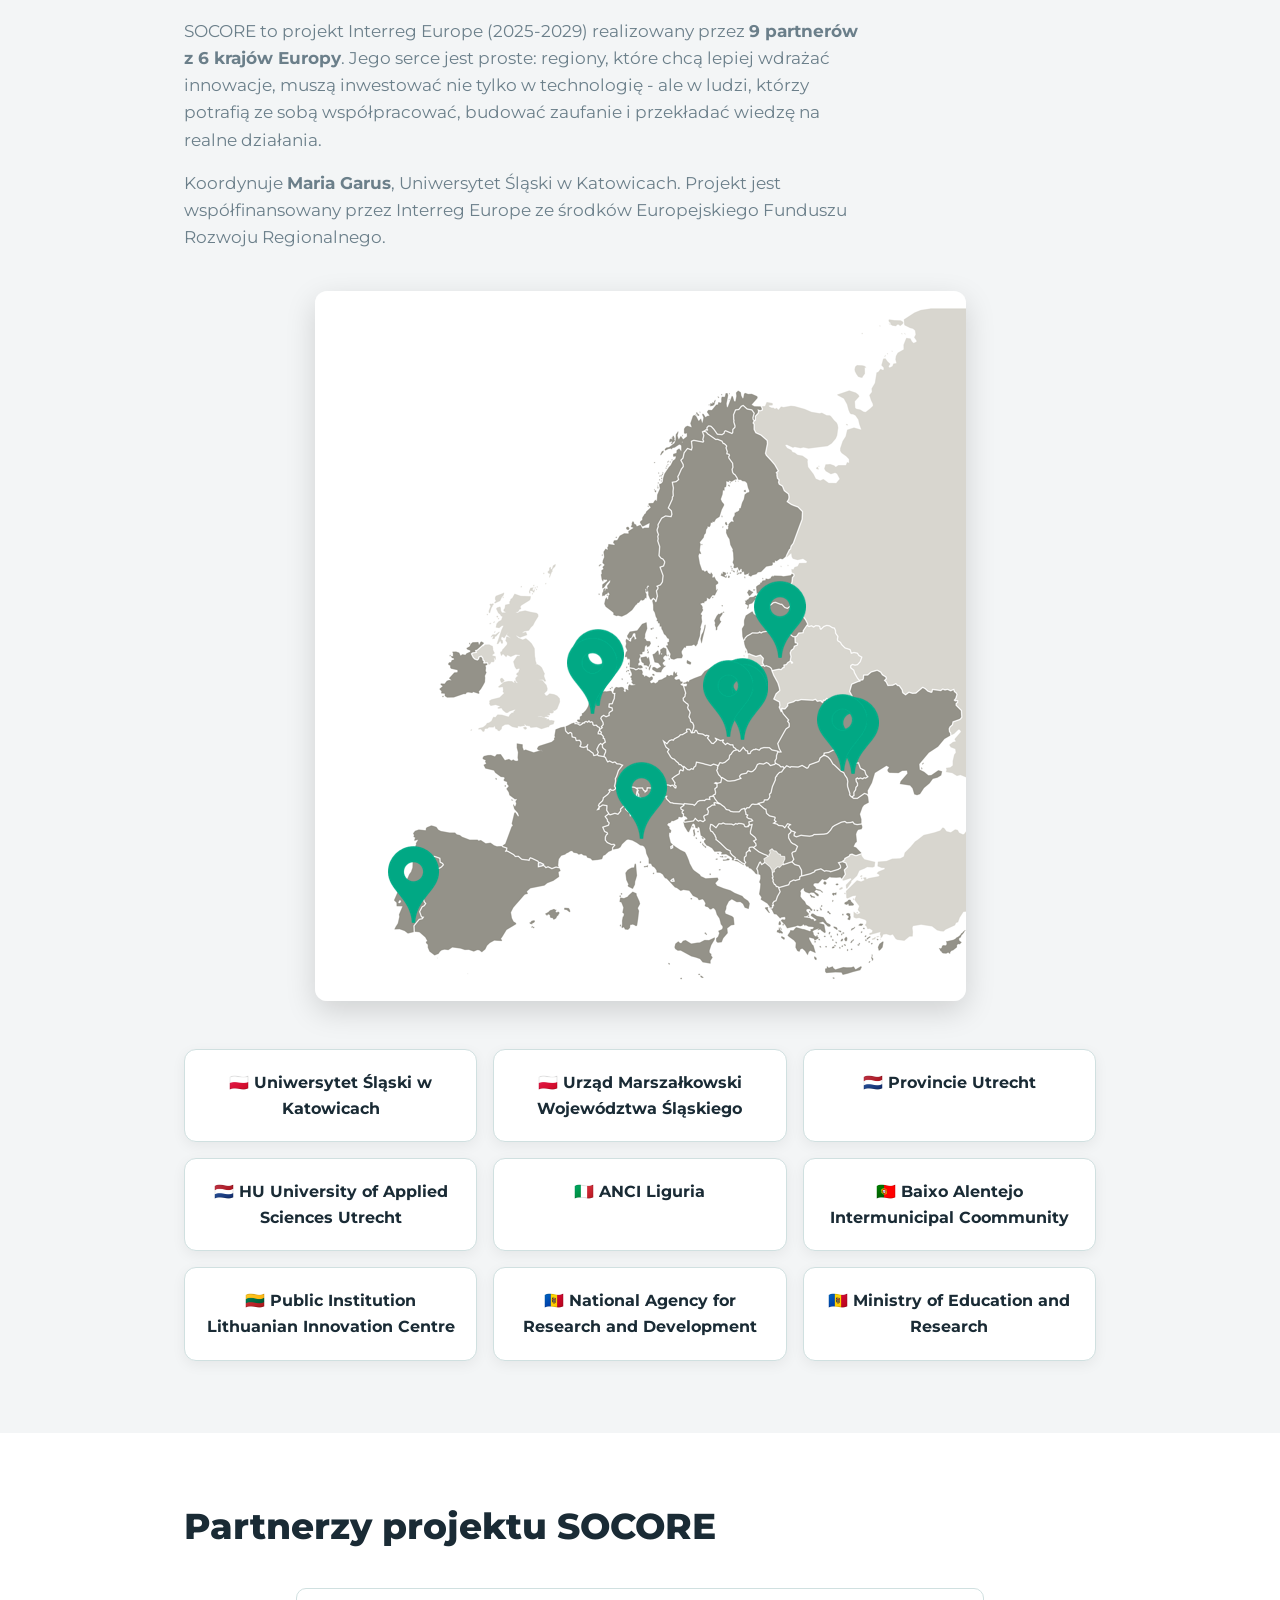
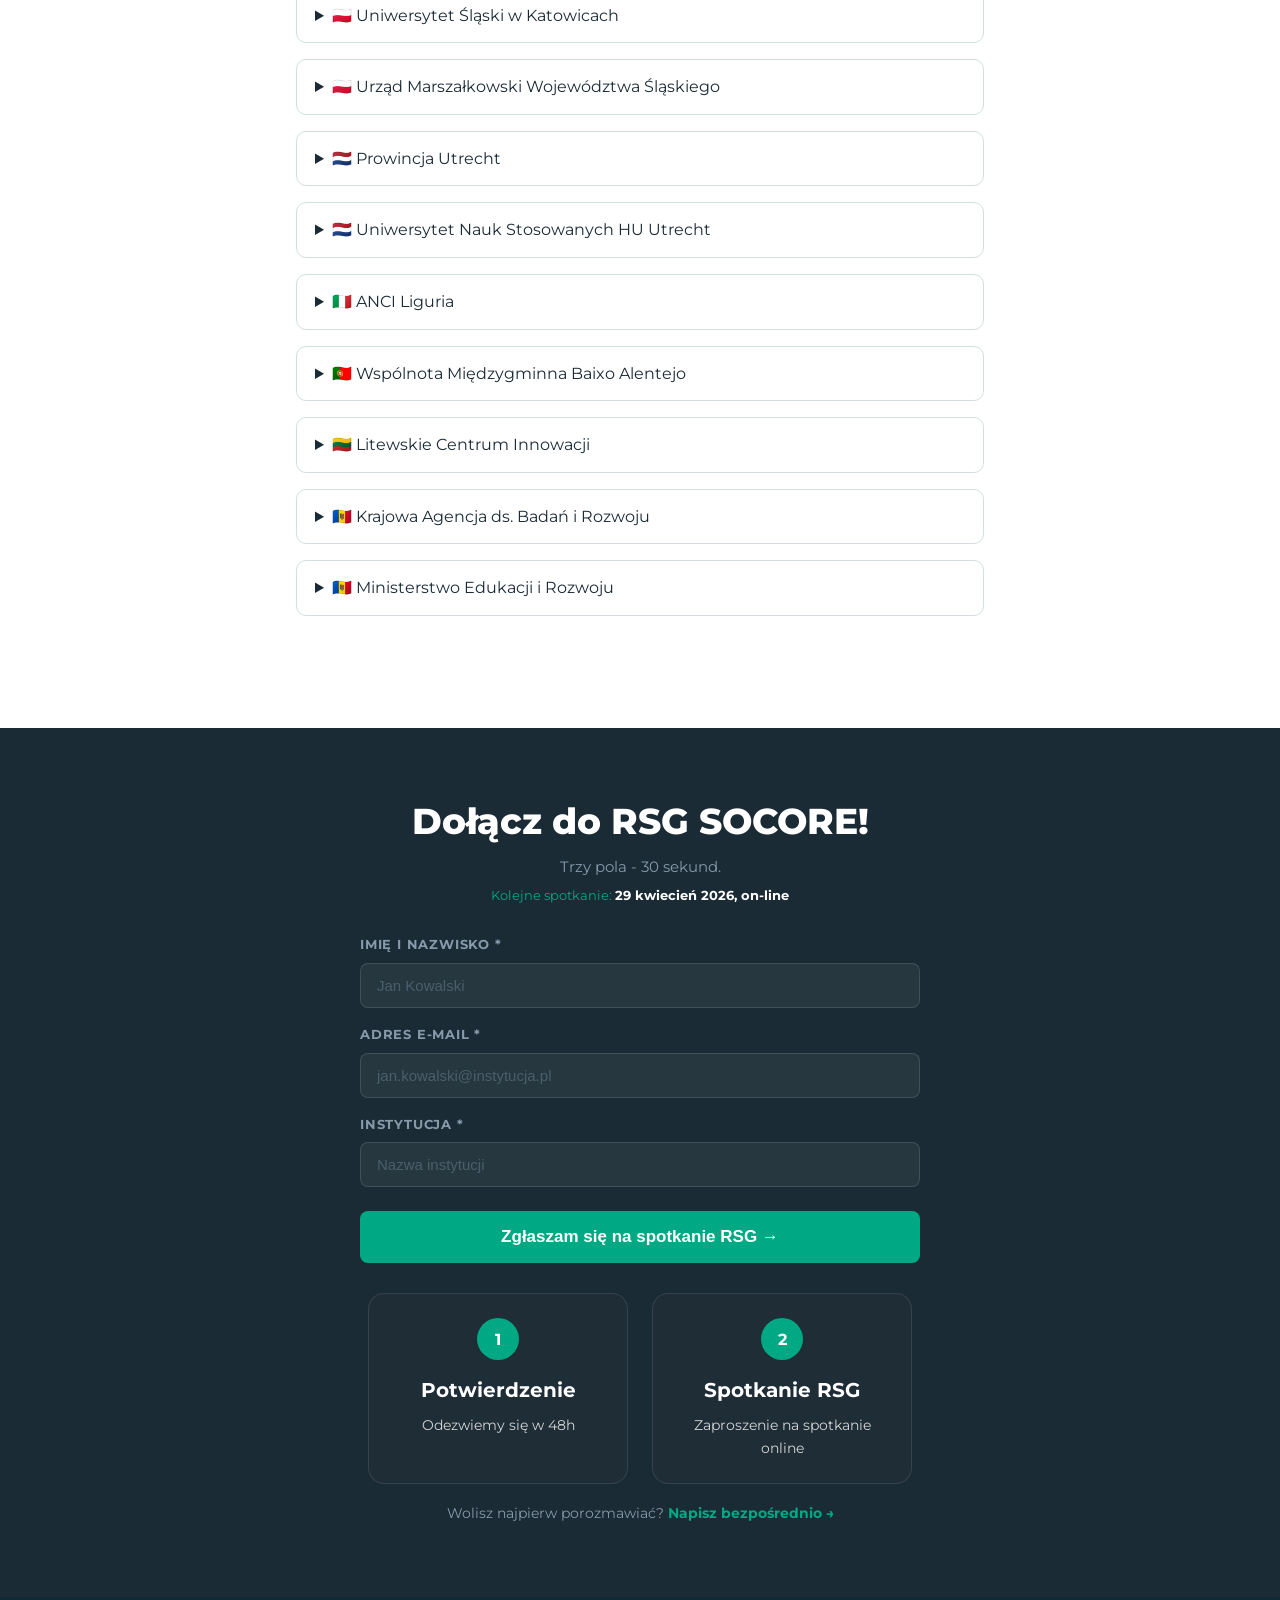
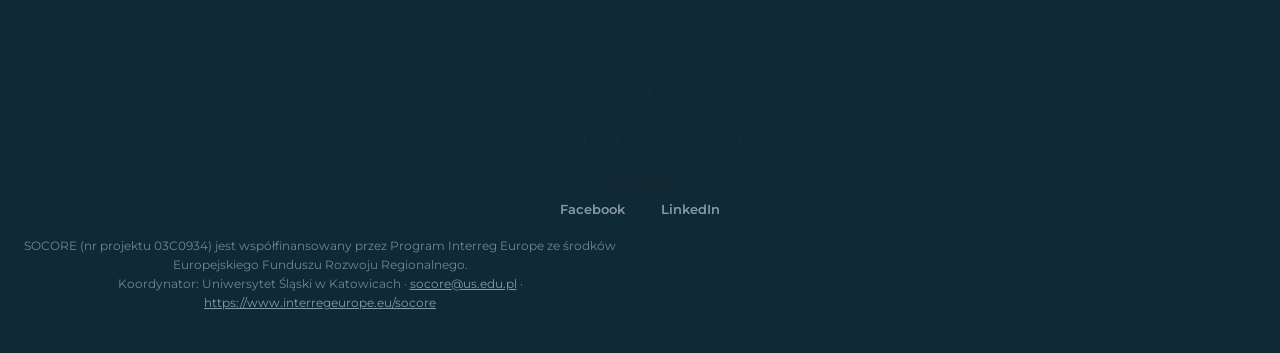
==== commit 58f99221: "Update index.html" ====
--- a/index.html
+++ b/index.html
@@ -942,7 +942,28 @@
   .two-columns {
     grid-template-columns: 1fr;
   }
-
+.footer-badge {
+  background: #1b3a45;
+  color: white;
+
+  padding: 6px 12px;
+  border-radius: 6px;
+
+  font-size: 12px;
+  font-weight: 700;
+
+  white-space: nowrap;
+}
+
+/* EU – żółty */
+.footer-badge.eu {
+  background: #1e3a8a;
+  color: #ffd700;
+}
+
+/* SOCORE – zielony */
+.footer-badge.socore {
+  background: var(--teal);
 }
 </style>
 </head>
@@ -1298,7 +1319,6 @@
 </section>
 
 <!-- FOOTER -->
-<footer>
   <footer>
   <div class="footer-inner">
 
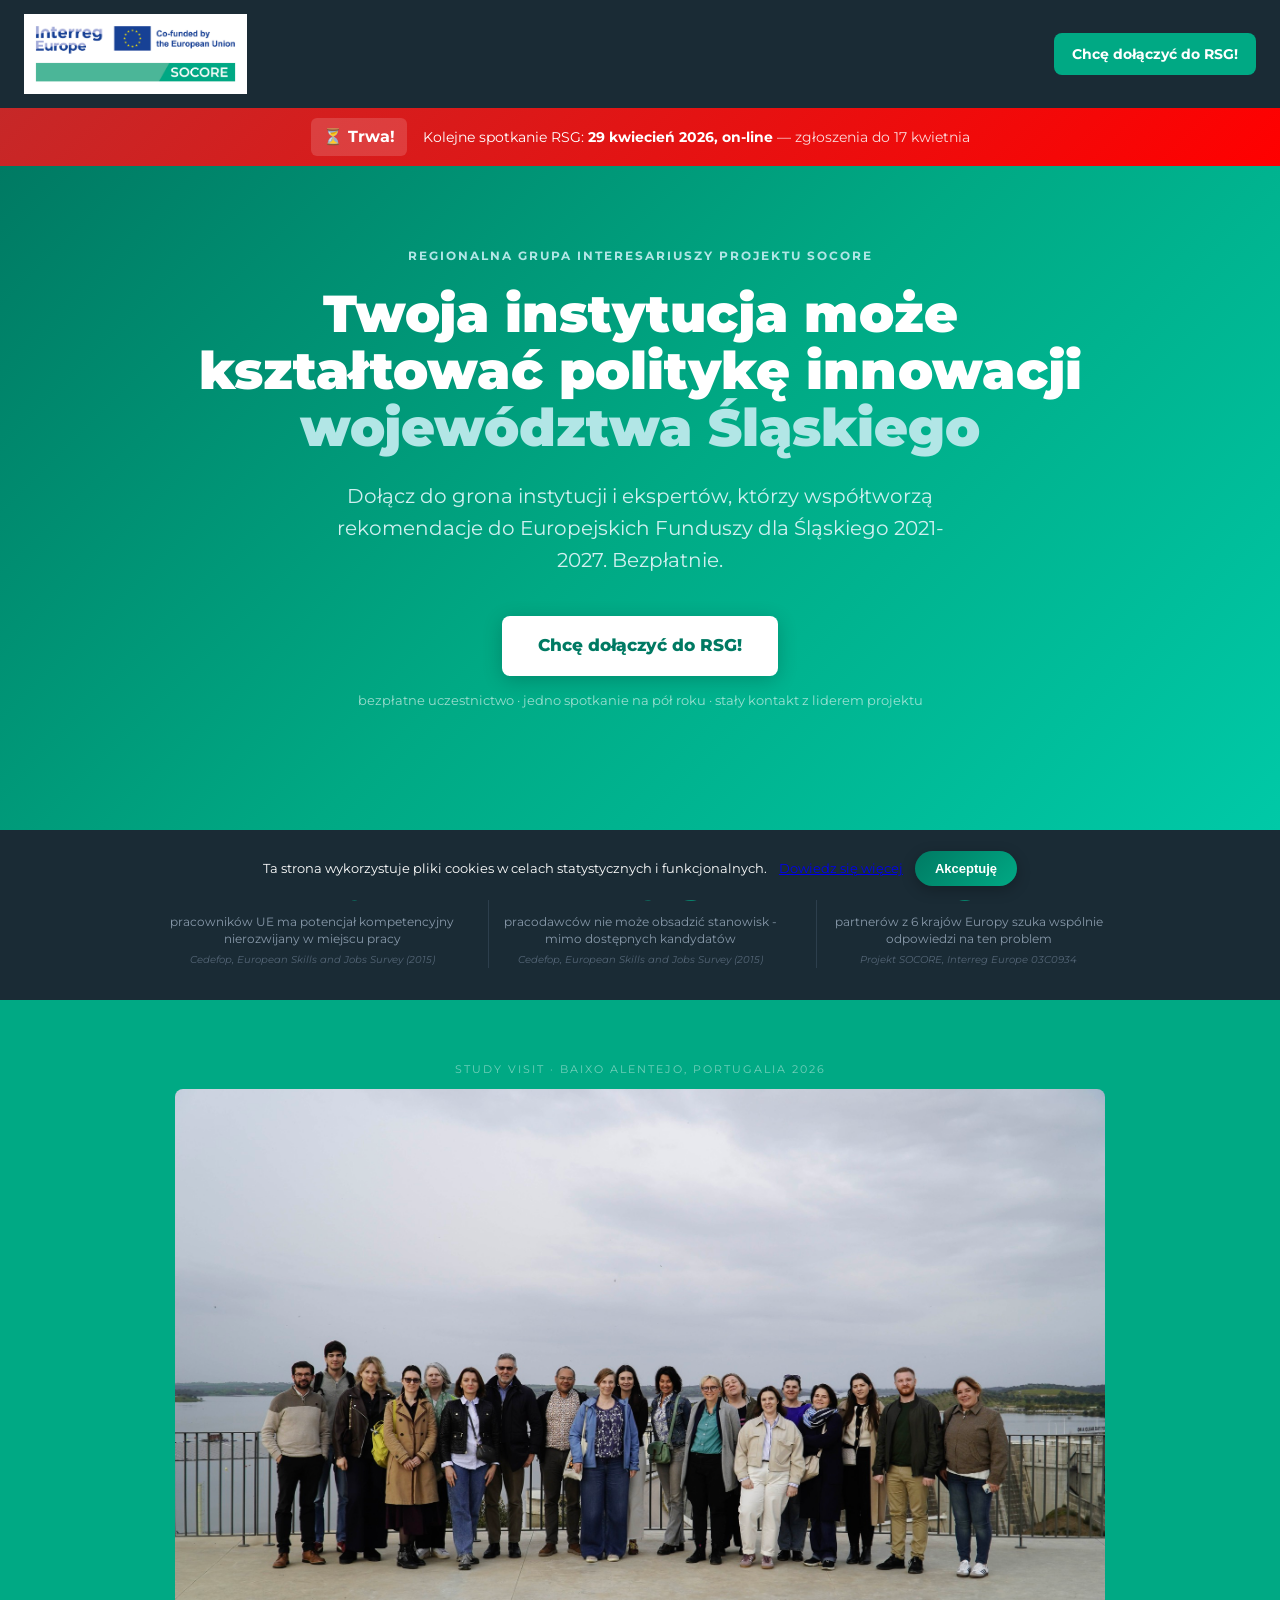
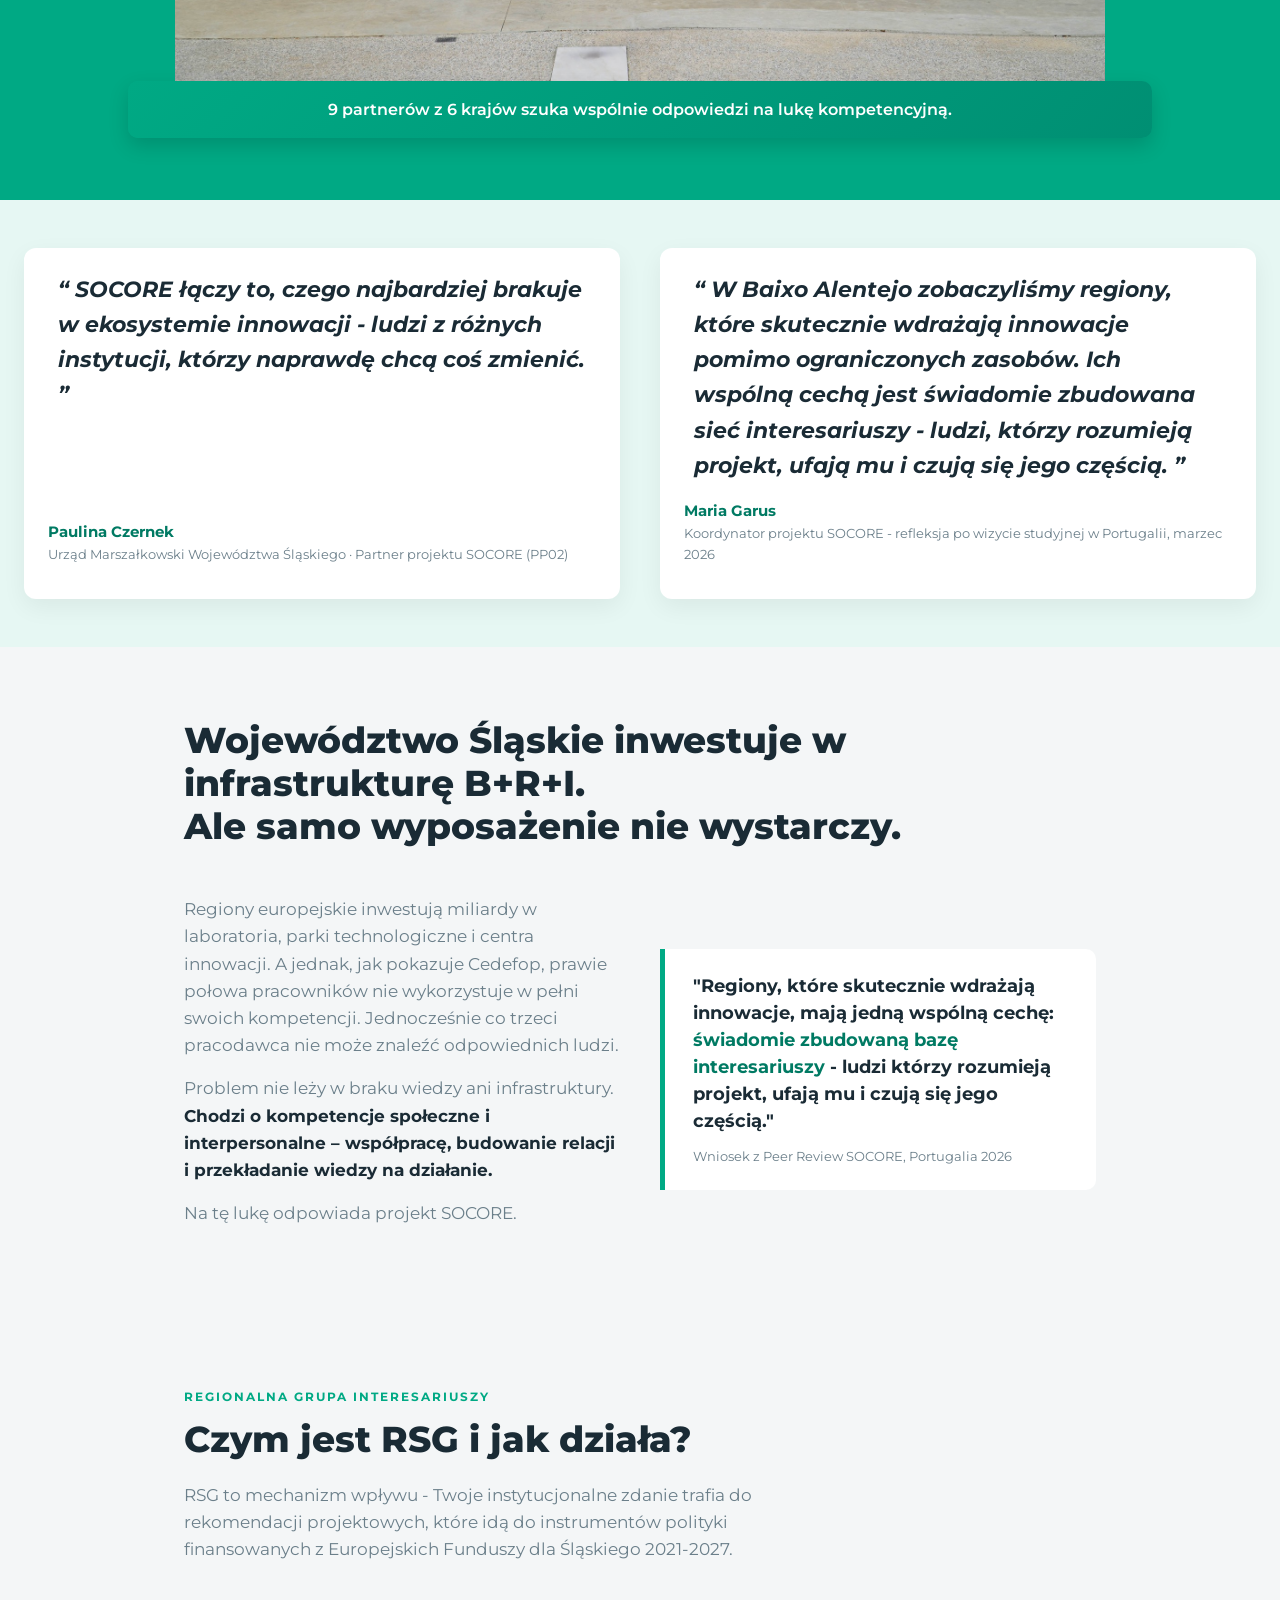
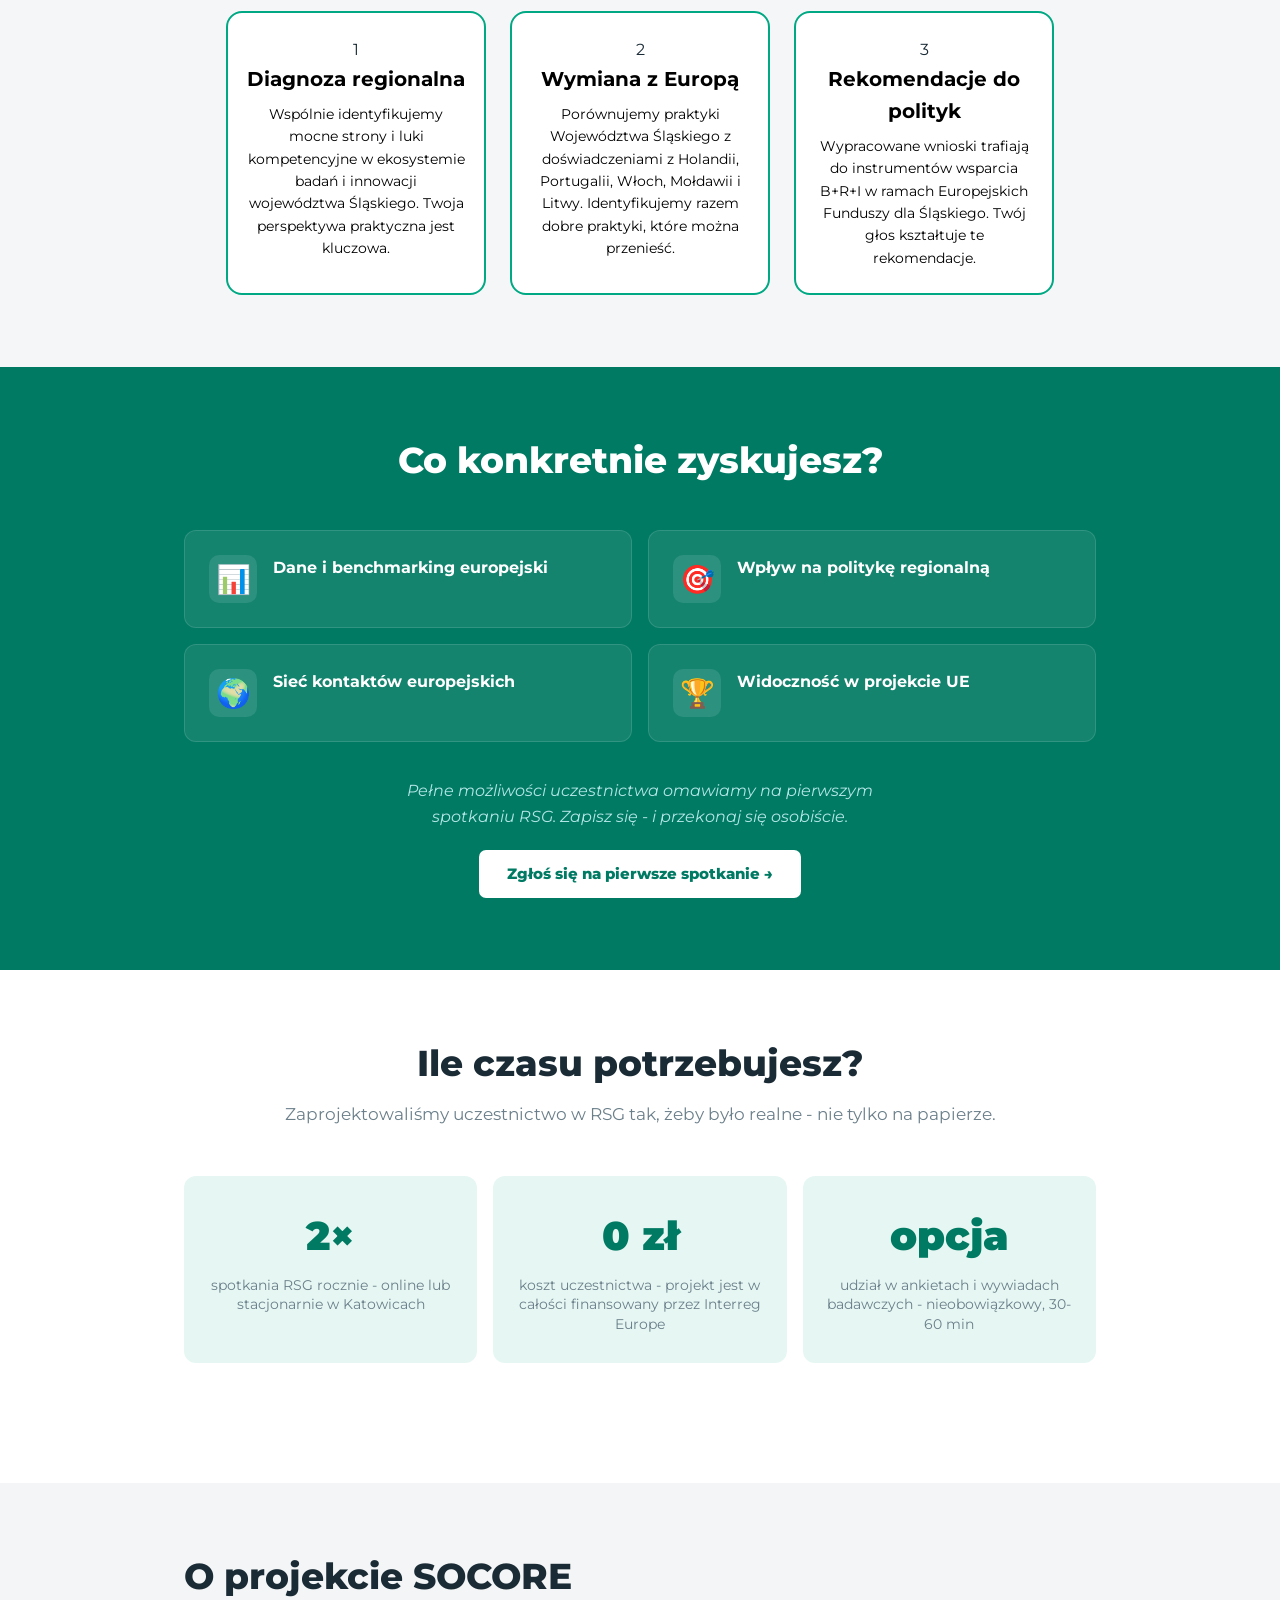
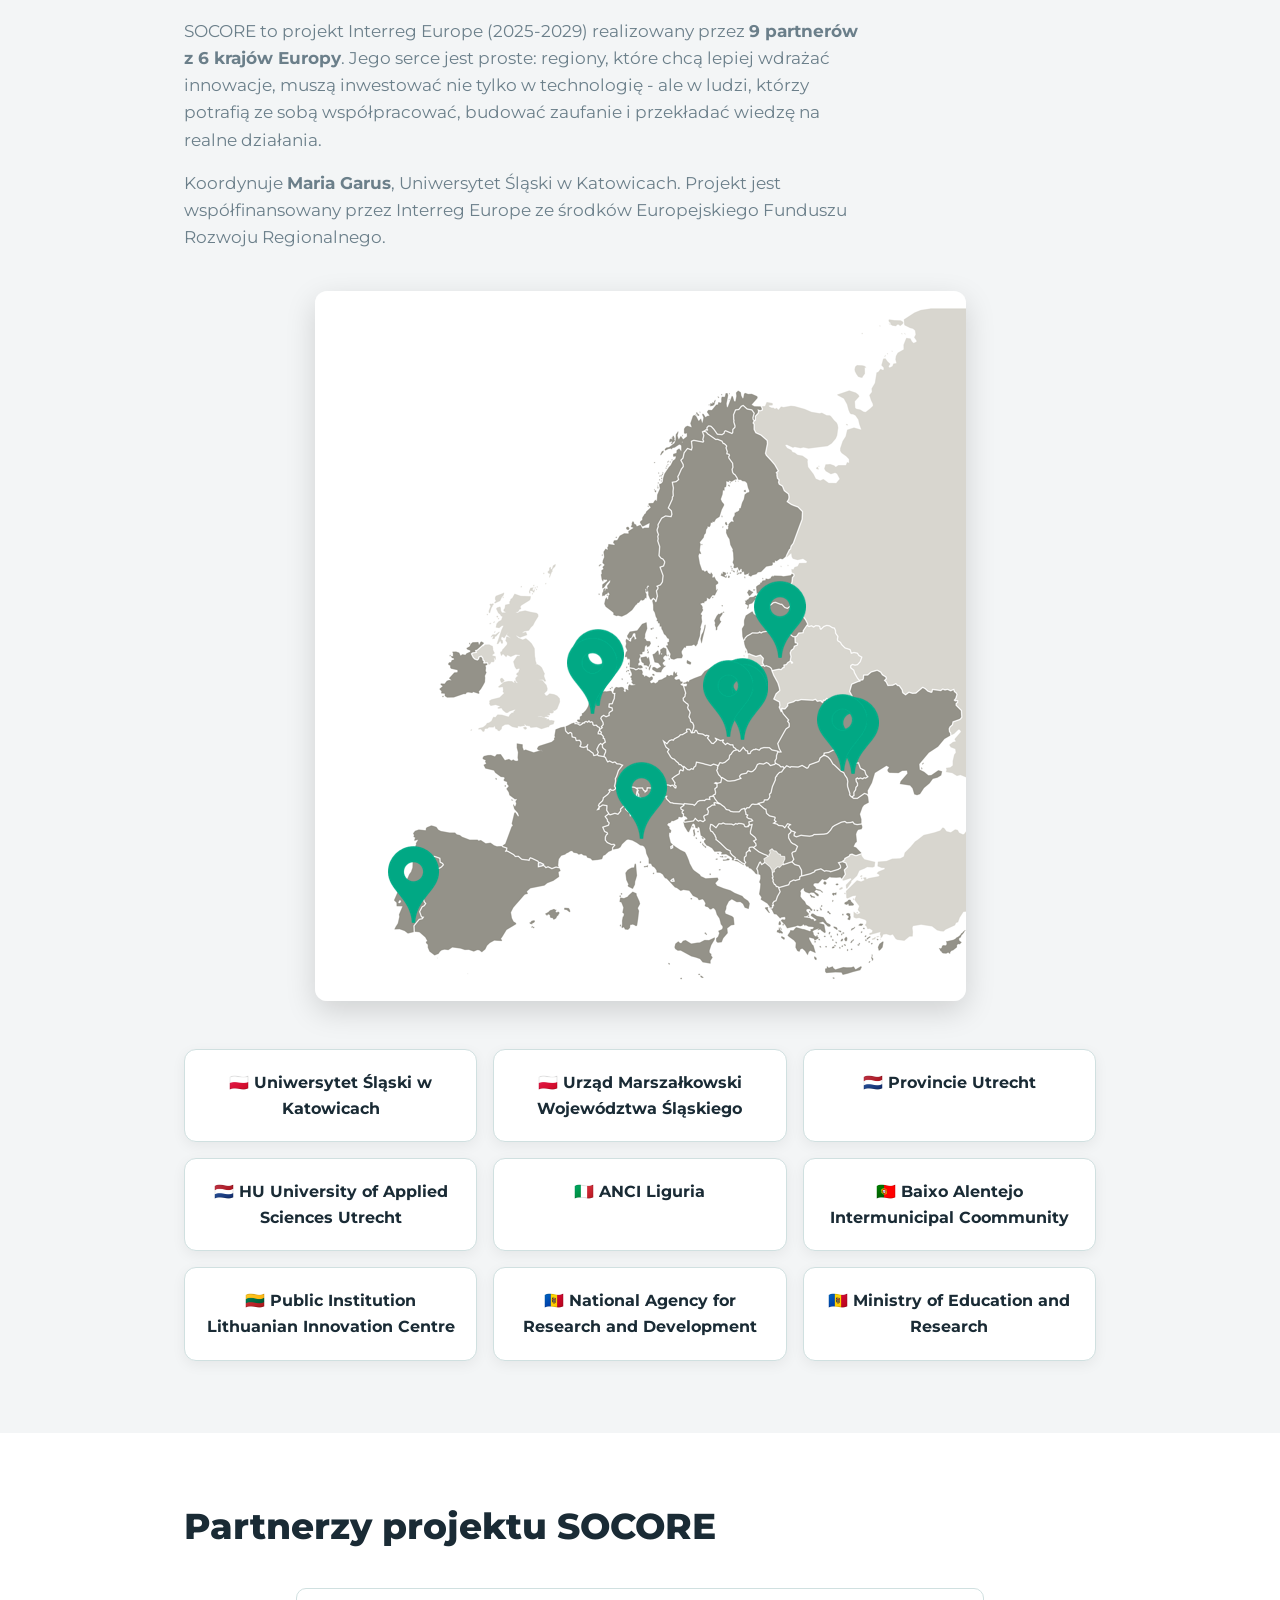
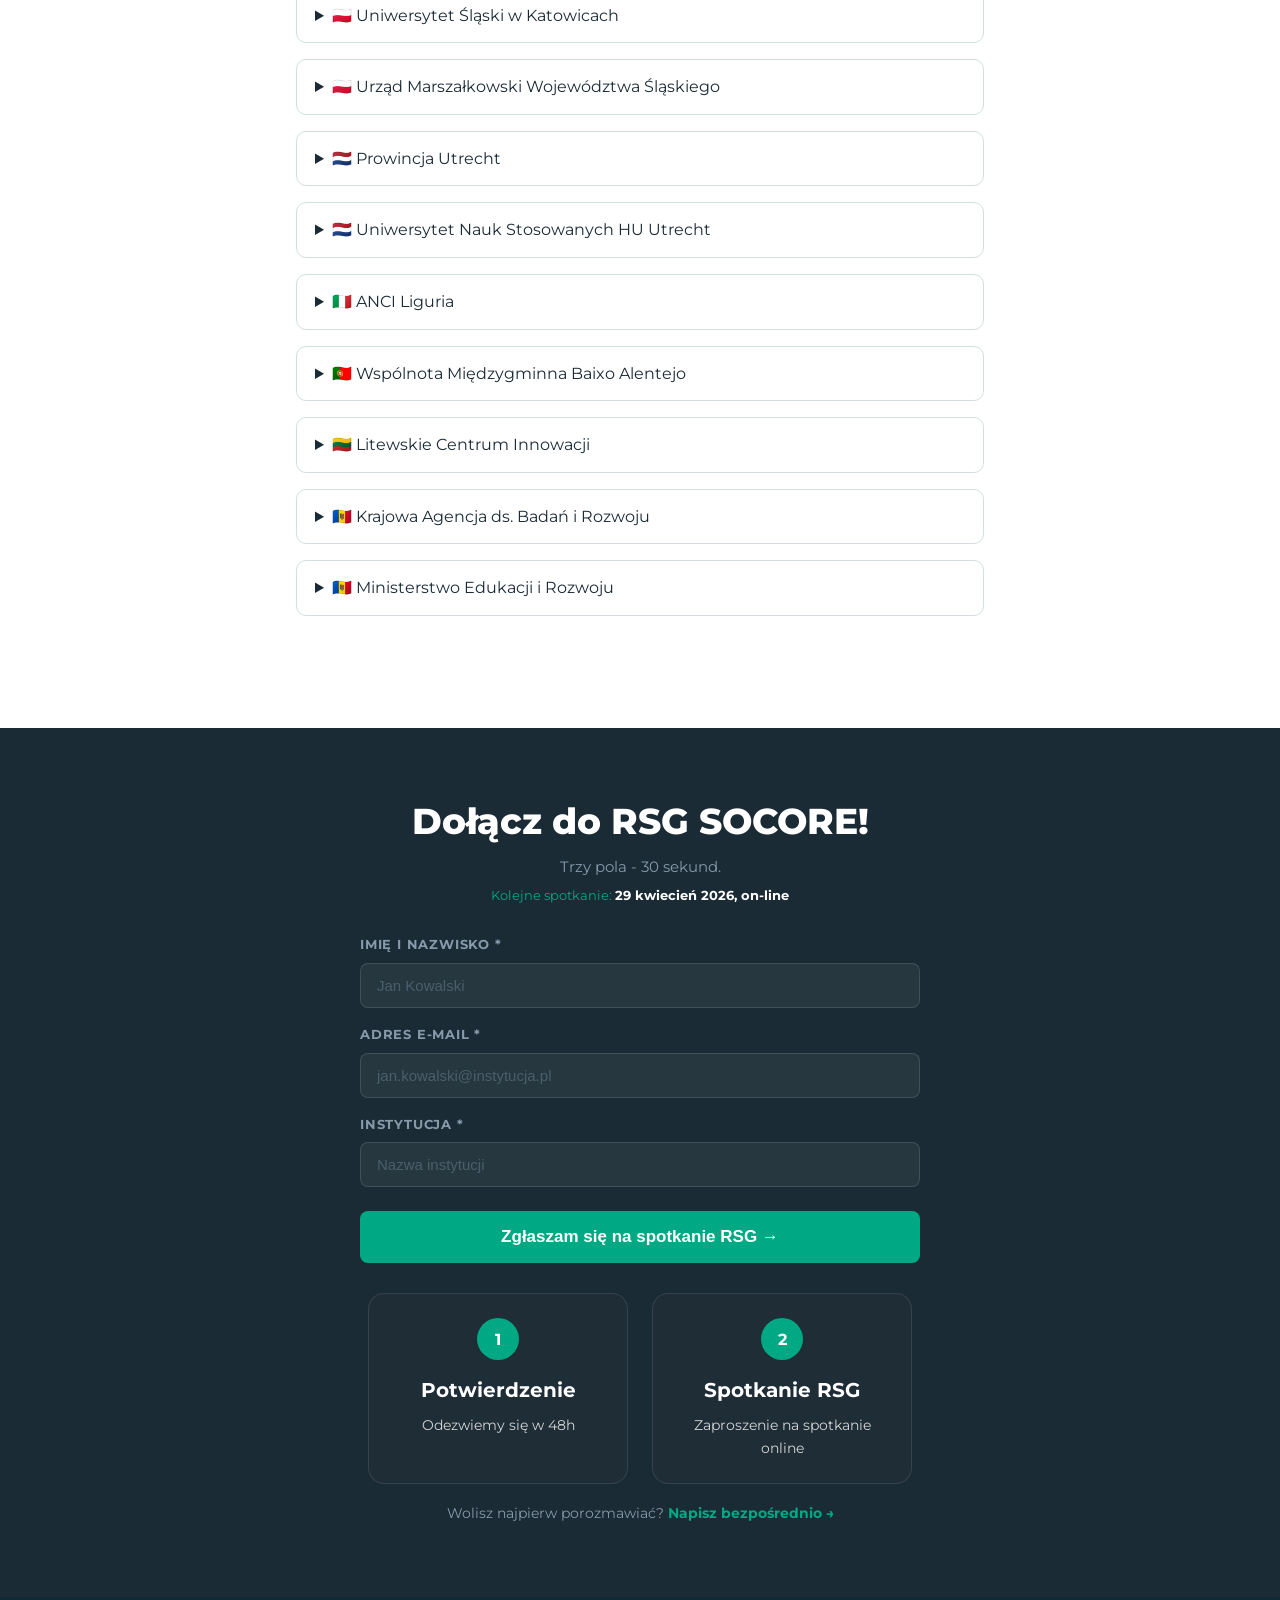
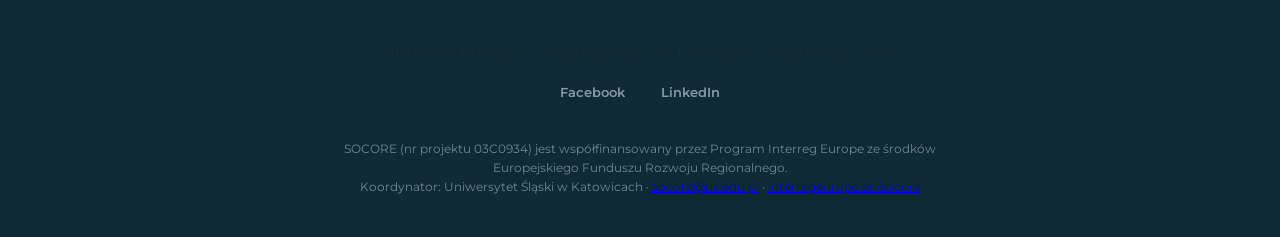
==== commit a0a7c6a8: "Update index.html" ====
--- a/index.html
+++ b/index.html
@@ -1318,33 +1318,28 @@
   </div>
 </section>
 
-<!-- FOOTER -->
-  <footer>
+<footer>
   <div class="footer-inner">
 
-    div class="footer-logos">
-
-  <div class="footer-badge">Interreg Europe</div>
-
-  <div class="footer-badge eu">
-    Co-funded by the European Union
-  </div>
-
-  <div class="footer-badge socore">
-    SOCORE
-  </div>
-
-</div>
-
-  <div class="footer-social">
-  <a href="https://www.facebook.com/people/Socore-Interreg-Europe-Project/61578156650791/" target="_blank" rel="noopener noreferrer">Facebook</a>
-  <a href="https://www.linkedin.com/in/socore-project-9a1579372/" target="_blank" rel="noopener noreferrer">LinkedIn</a>
-</div>
-  <p class="footer-text">
-    SOCORE (nr projektu 03C0934) jest współfinansowany przez Program Interreg Europe ze środków Europejskiego Funduszu Rozwoju Regionalnego.<br>
-    Koordynator: Uniwersytet Śląski w Katowicach · <a href="mailto:socore@us.edu.pl" style="color:#8899AA;">socore@us.edu.pl</a> · <a href="https://www.interregeurope.eu/socore" style="color:#8899AA;">https://www.interregeurope.eu/socore</a>
-  </p>
-</footer>
+    <div class="footer-logos">
+      <div class="footer-badge">Interreg Europe</div>
+      <div class="footer-badge eu">Co-funded by the European Union</div>
+      <div class="footer-badge socore">SOCORE</div>
+    </div>
+
+    <div class="footer-social">
+      <a href="https://www.facebook.com/people/Socore-Interreg-Europe-Project/61578156650791/" target="_blank">Facebook</a>
+      <a href="https://www.linkedin.com/in/socore-project-9a1579372/" target="_blank">LinkedIn</a>
+    </div>
+
+    <p class="footer-text">
+      SOCORE (nr projektu 03C0934) jest współfinansowany przez Program Interreg Europe ze środków Europejskiego Funduszu Rozwoju Regionalnego.<br>
+      Koordynator: Uniwersytet Śląski w Katowicach · 
+      <a href="mailto:socore@us.edu.pl">socore@us.edu.pl</a> · 
+      <a href="https://www.interregeurope.eu/socore">interregeurope.eu/socore</a>
+    </p>
+
+  </div>
 
 <script>
 // ── FORM HANDLER ──
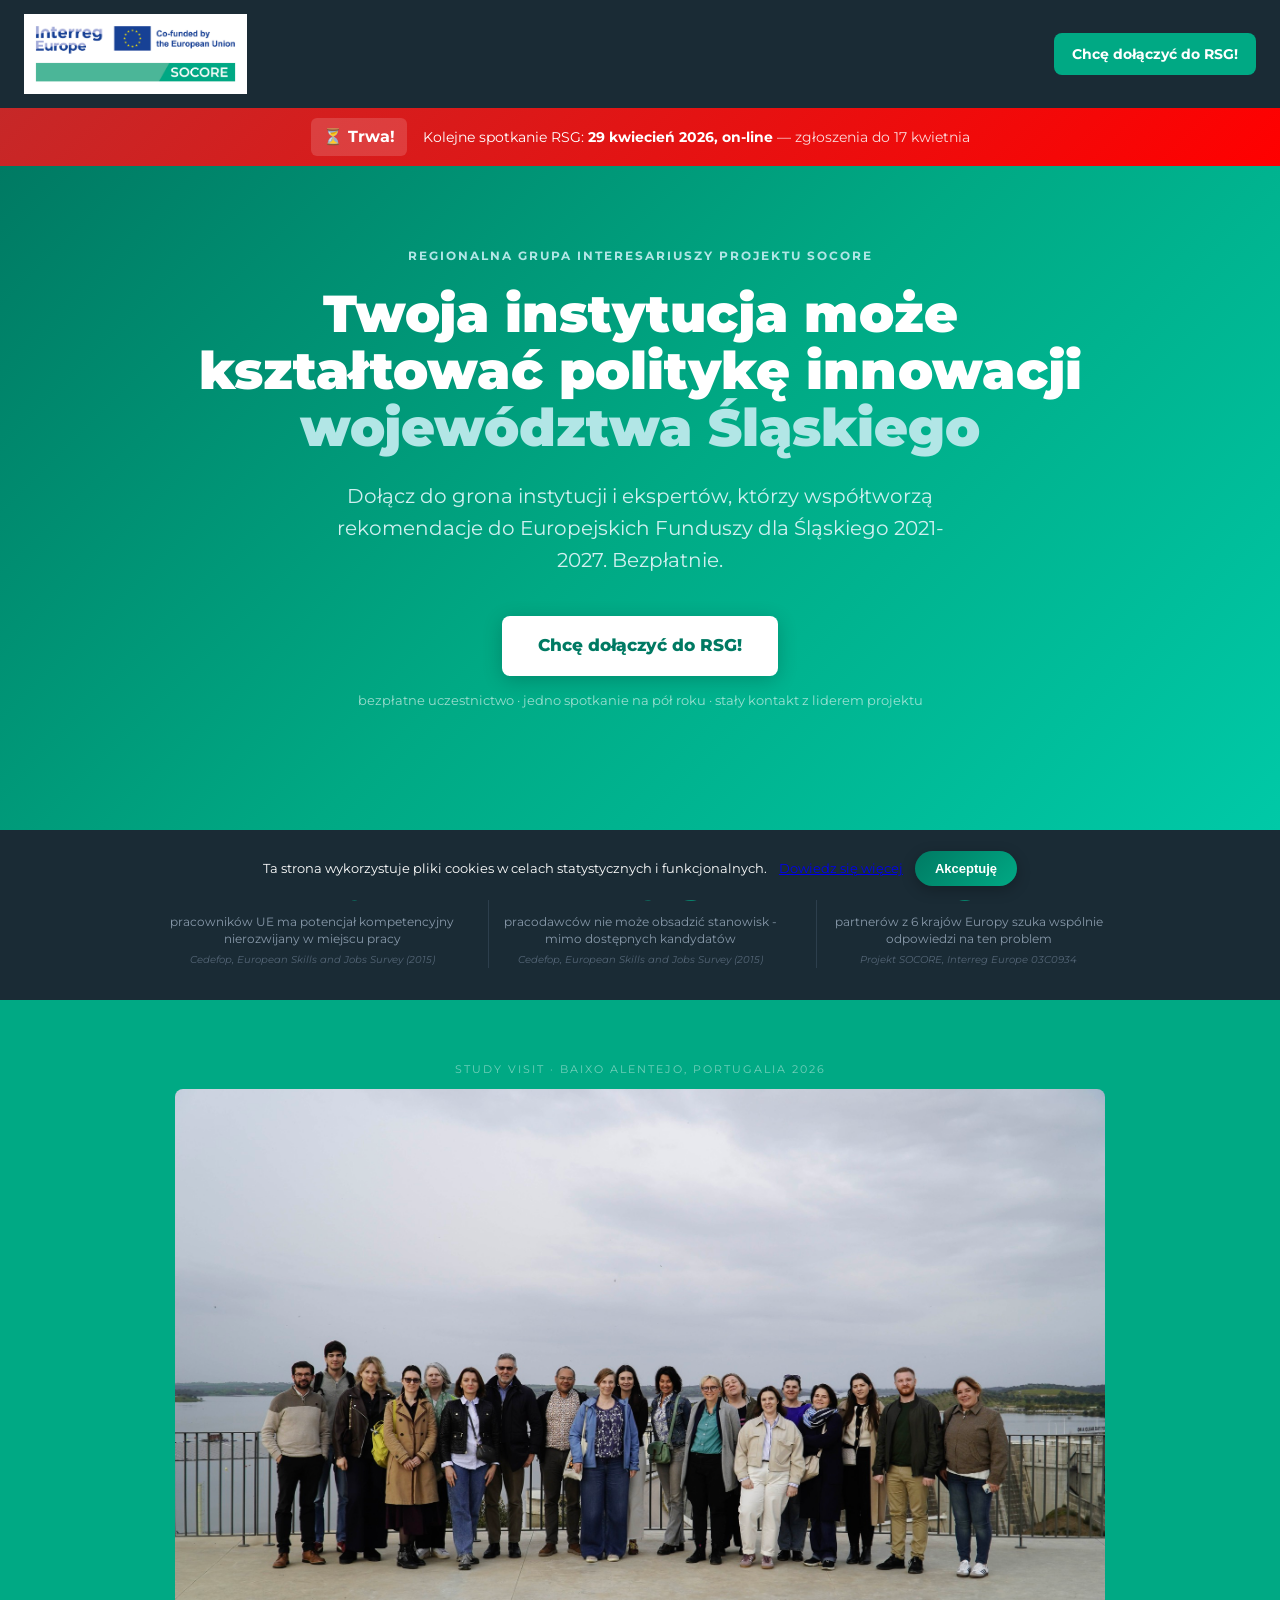
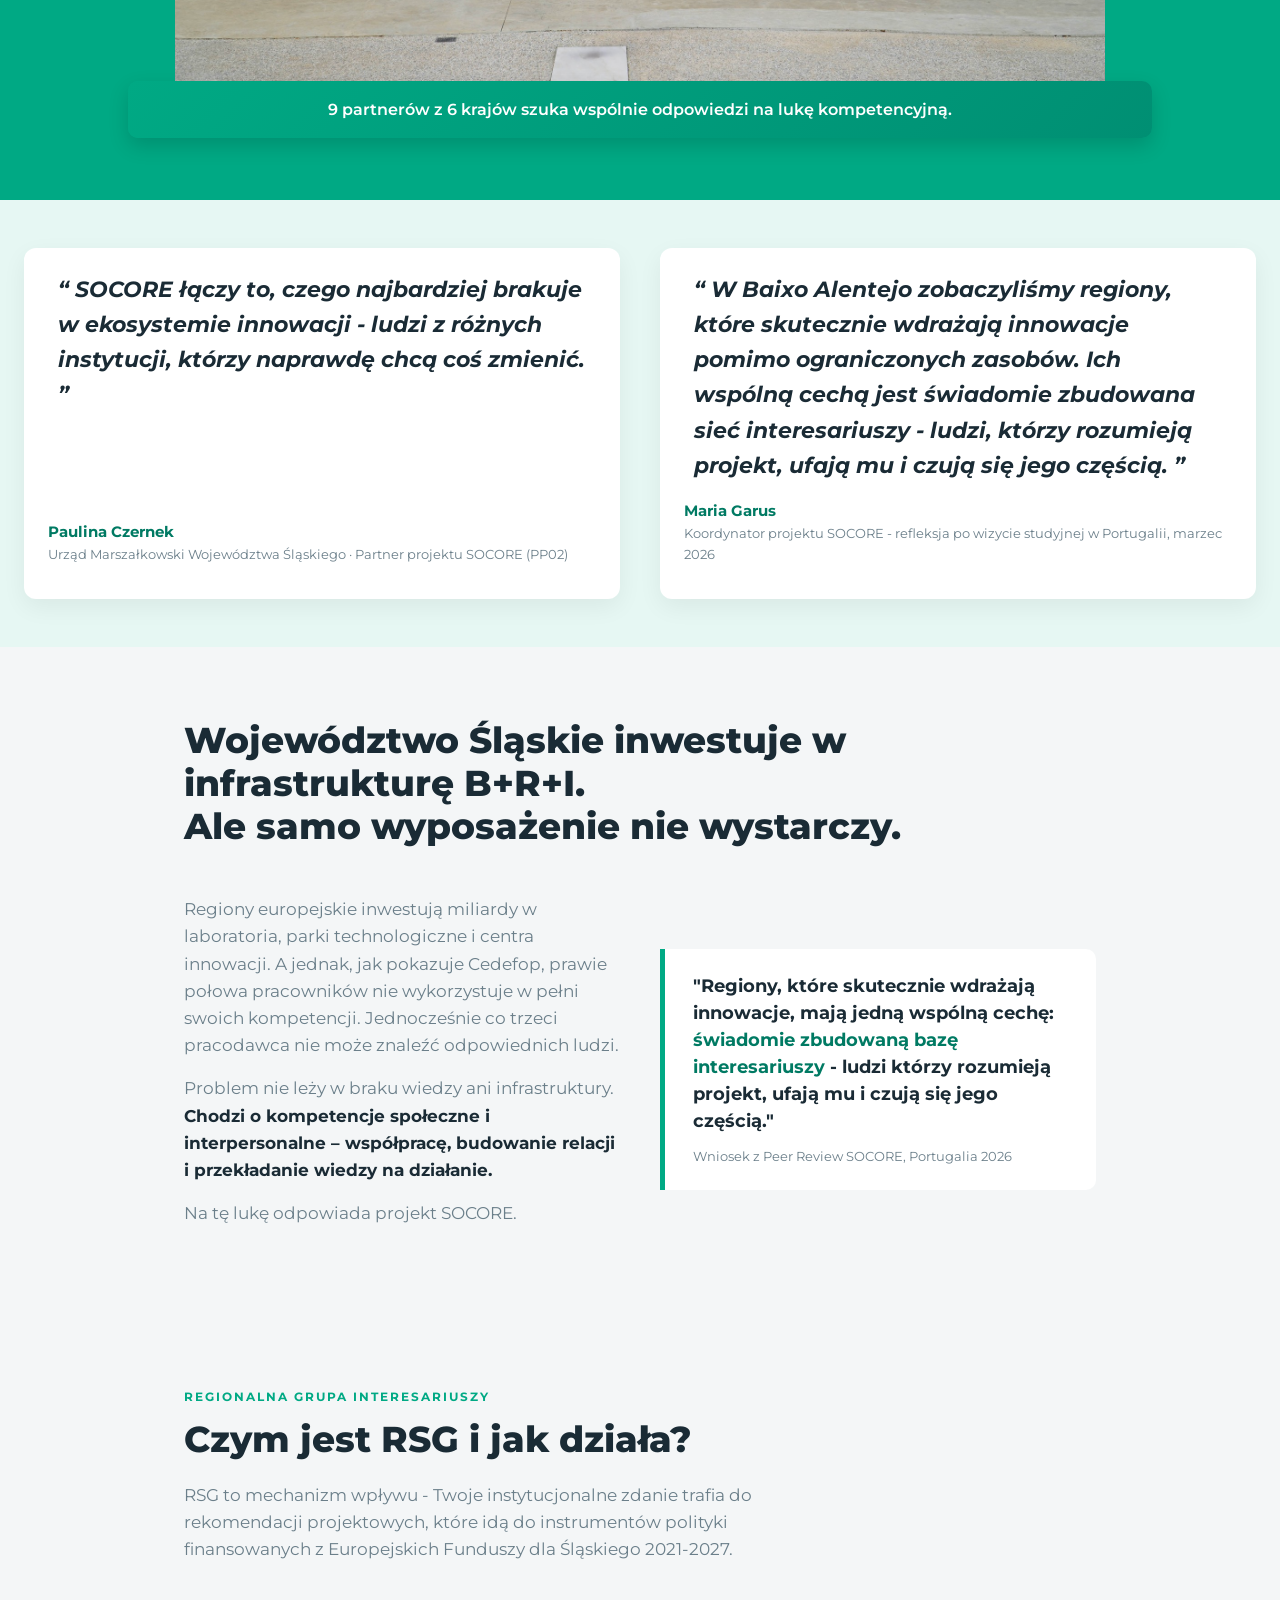
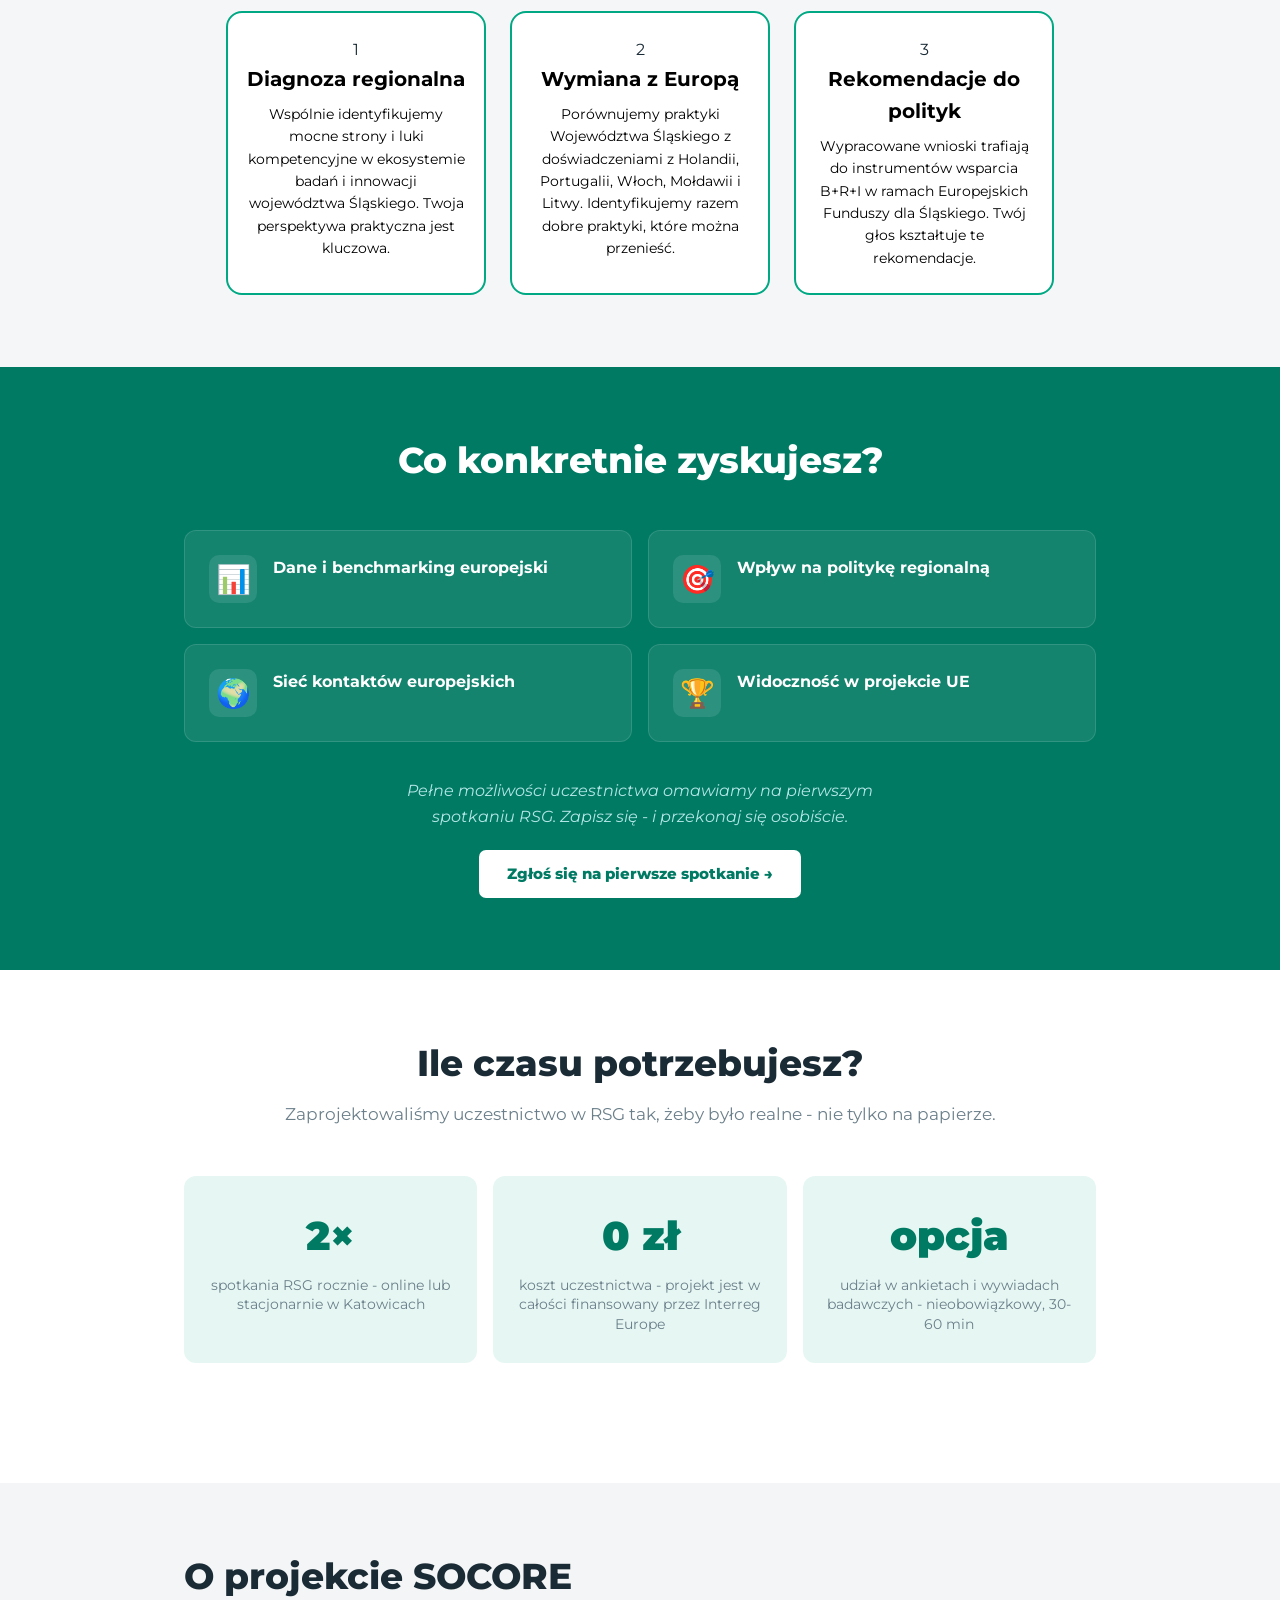
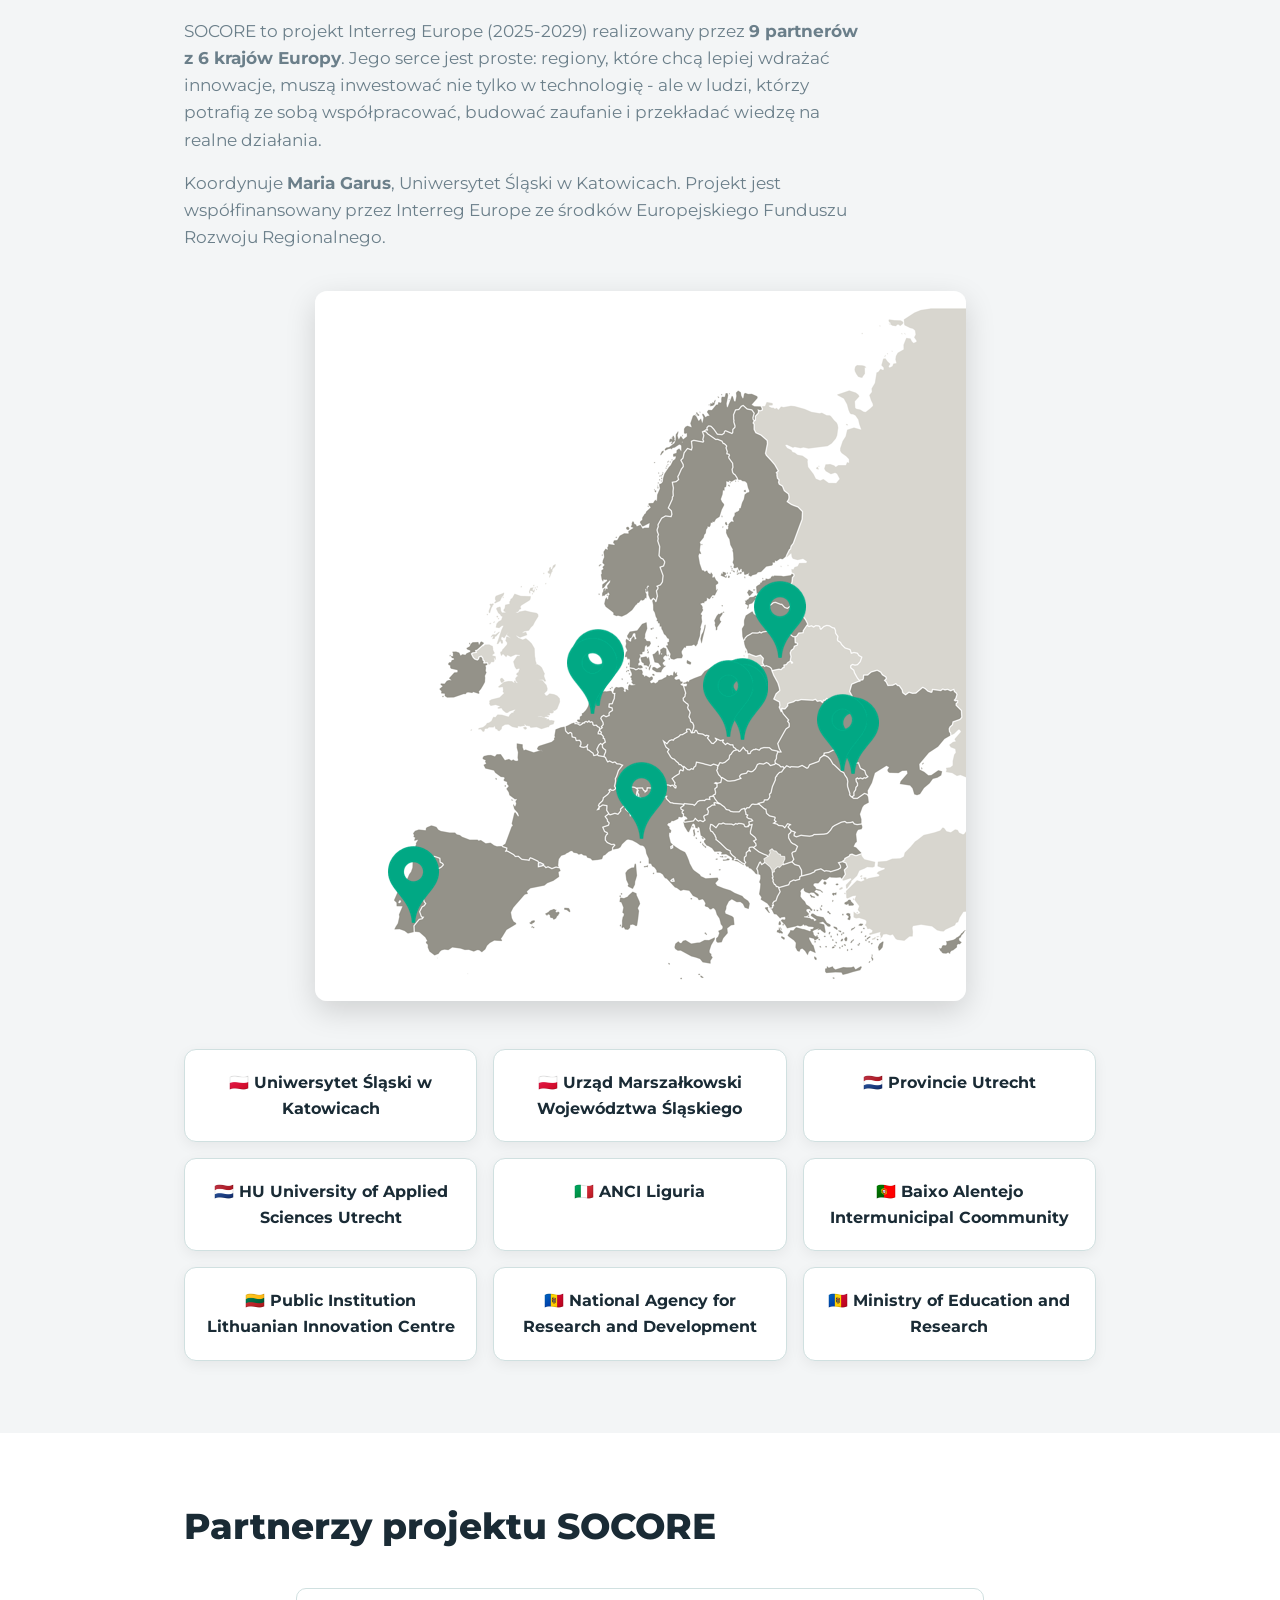
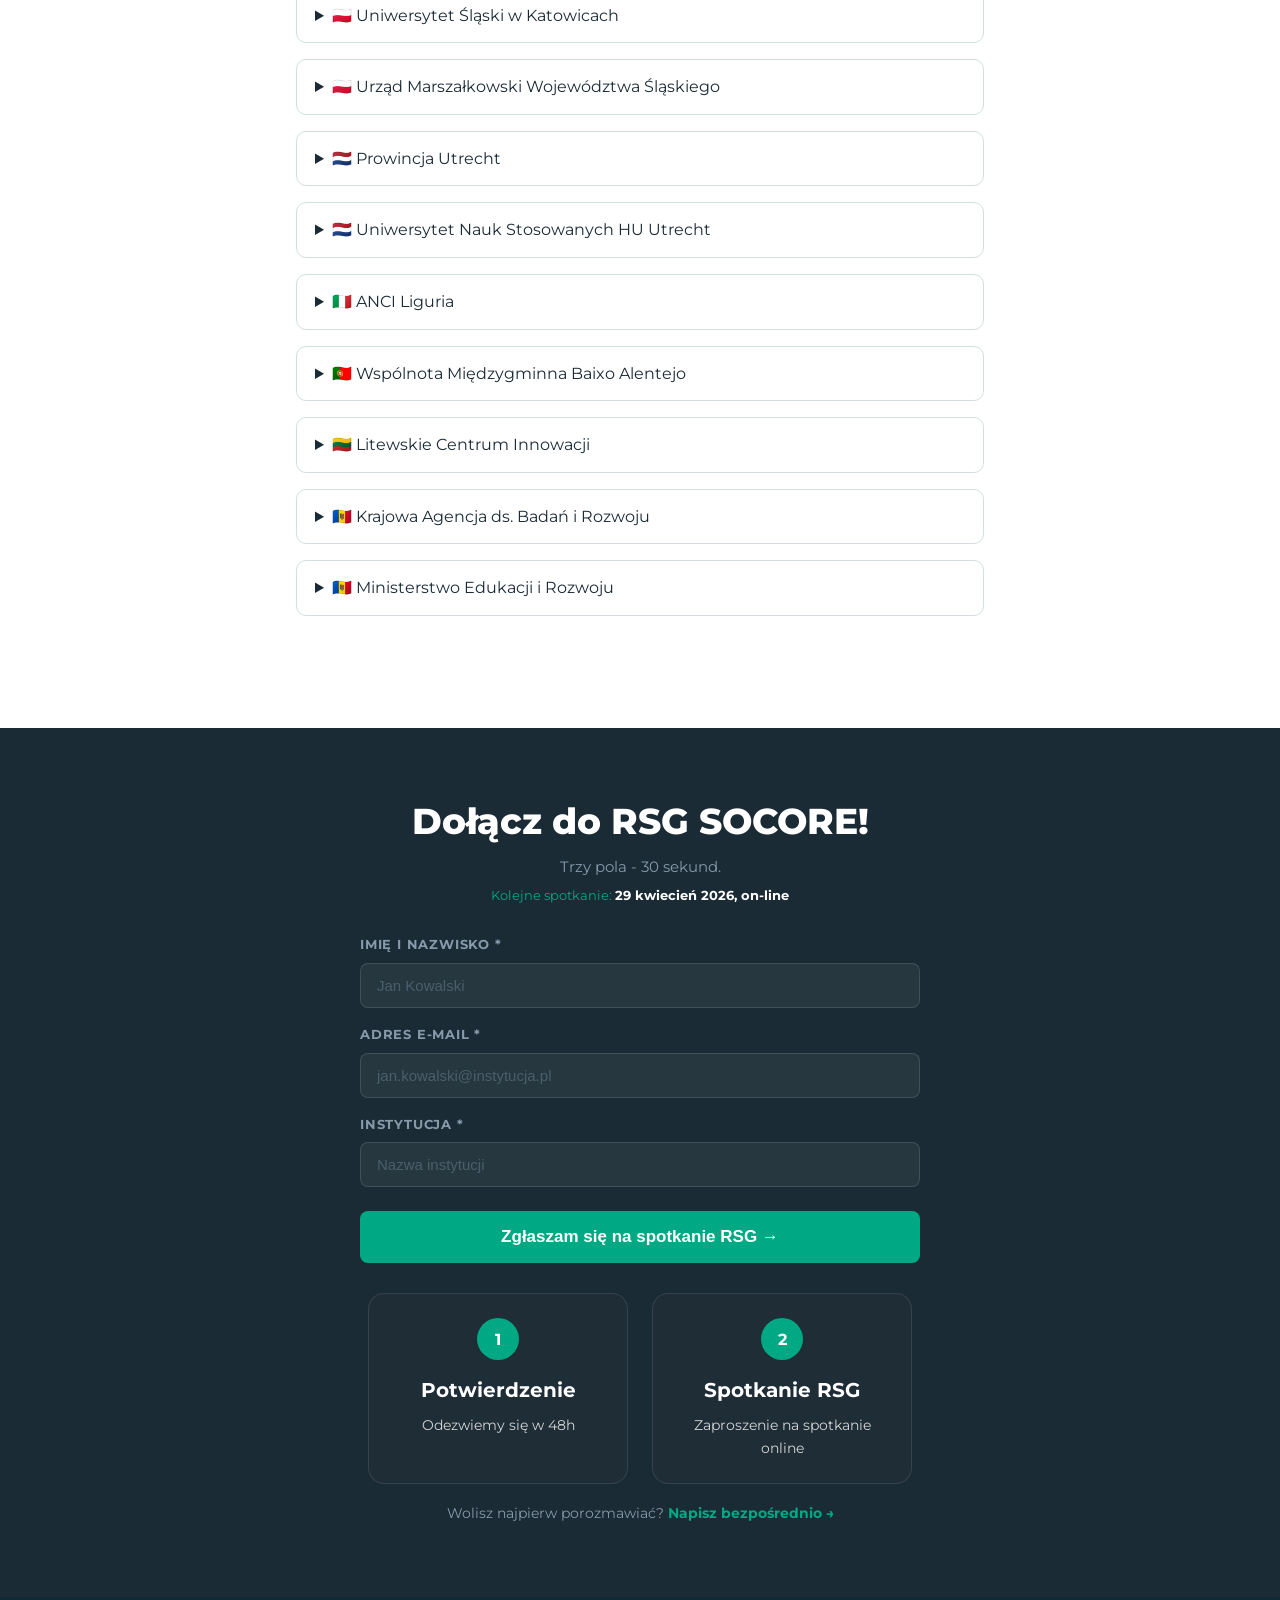
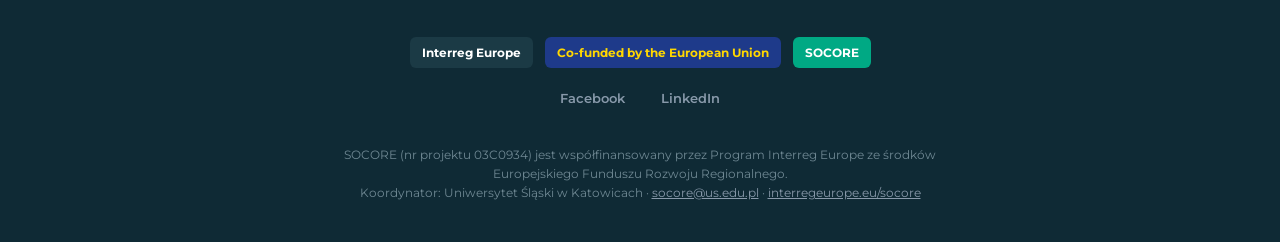
==== commit 904c4585: "Update index.html" ====
--- a/index.html
+++ b/index.html
@@ -501,10 +501,8 @@
  footer {
   background: #0f2a35;
   padding: 40px 20px;
-  text-align: center;
-}
-
-/* wrapper */
+}
+
 .footer-inner {
   max-width: 900px;
   margin: 0 auto;
@@ -513,31 +511,36 @@
   flex-direction: column;
   align-items: center;
   gap: 20px;
-}
-
-/* LOGOS */
+
+  text-align: center;
+}
+
+/* LOGO BADGES */
 .footer-logos {
   display: flex;
   gap: 12px;
   flex-wrap: wrap;
   justify-content: center;
-  align-items: center;
-}
-  .footer-logos img {
-  height: 28px;
-  background: #132f3a;
-  padding: 6px 10px;
+}
+
+.footer-badge {
+  background: #1b3a45;
+  color: white;
+
+  padding: 6px 12px;
   border-radius: 6px;
-}
-
-.footer-logos img {
-  height: 28px;
-  object-fit: contain;
-  opacity: 0.9;
-}
-
-.footer-logos img:hover {
-  opacity: 1;
+
+  font-size: 12px;
+  font-weight: 700;
+}
+
+.footer-badge.eu {
+  background: #1e3a8a;
+  color: #ffd700;
+}
+
+.footer-badge.socore {
+  background: var(--teal);
 }
 
 /* SOCIAL */
@@ -565,6 +568,9 @@
   max-width: 600px;
 }
 
+.footer-text a {
+  color: #8899AA;
+}
   /* ── RESPONSIVE ── */
   @media (max-width: 700px) {
     .problem-grid    { grid-template-columns: 1fr; }
